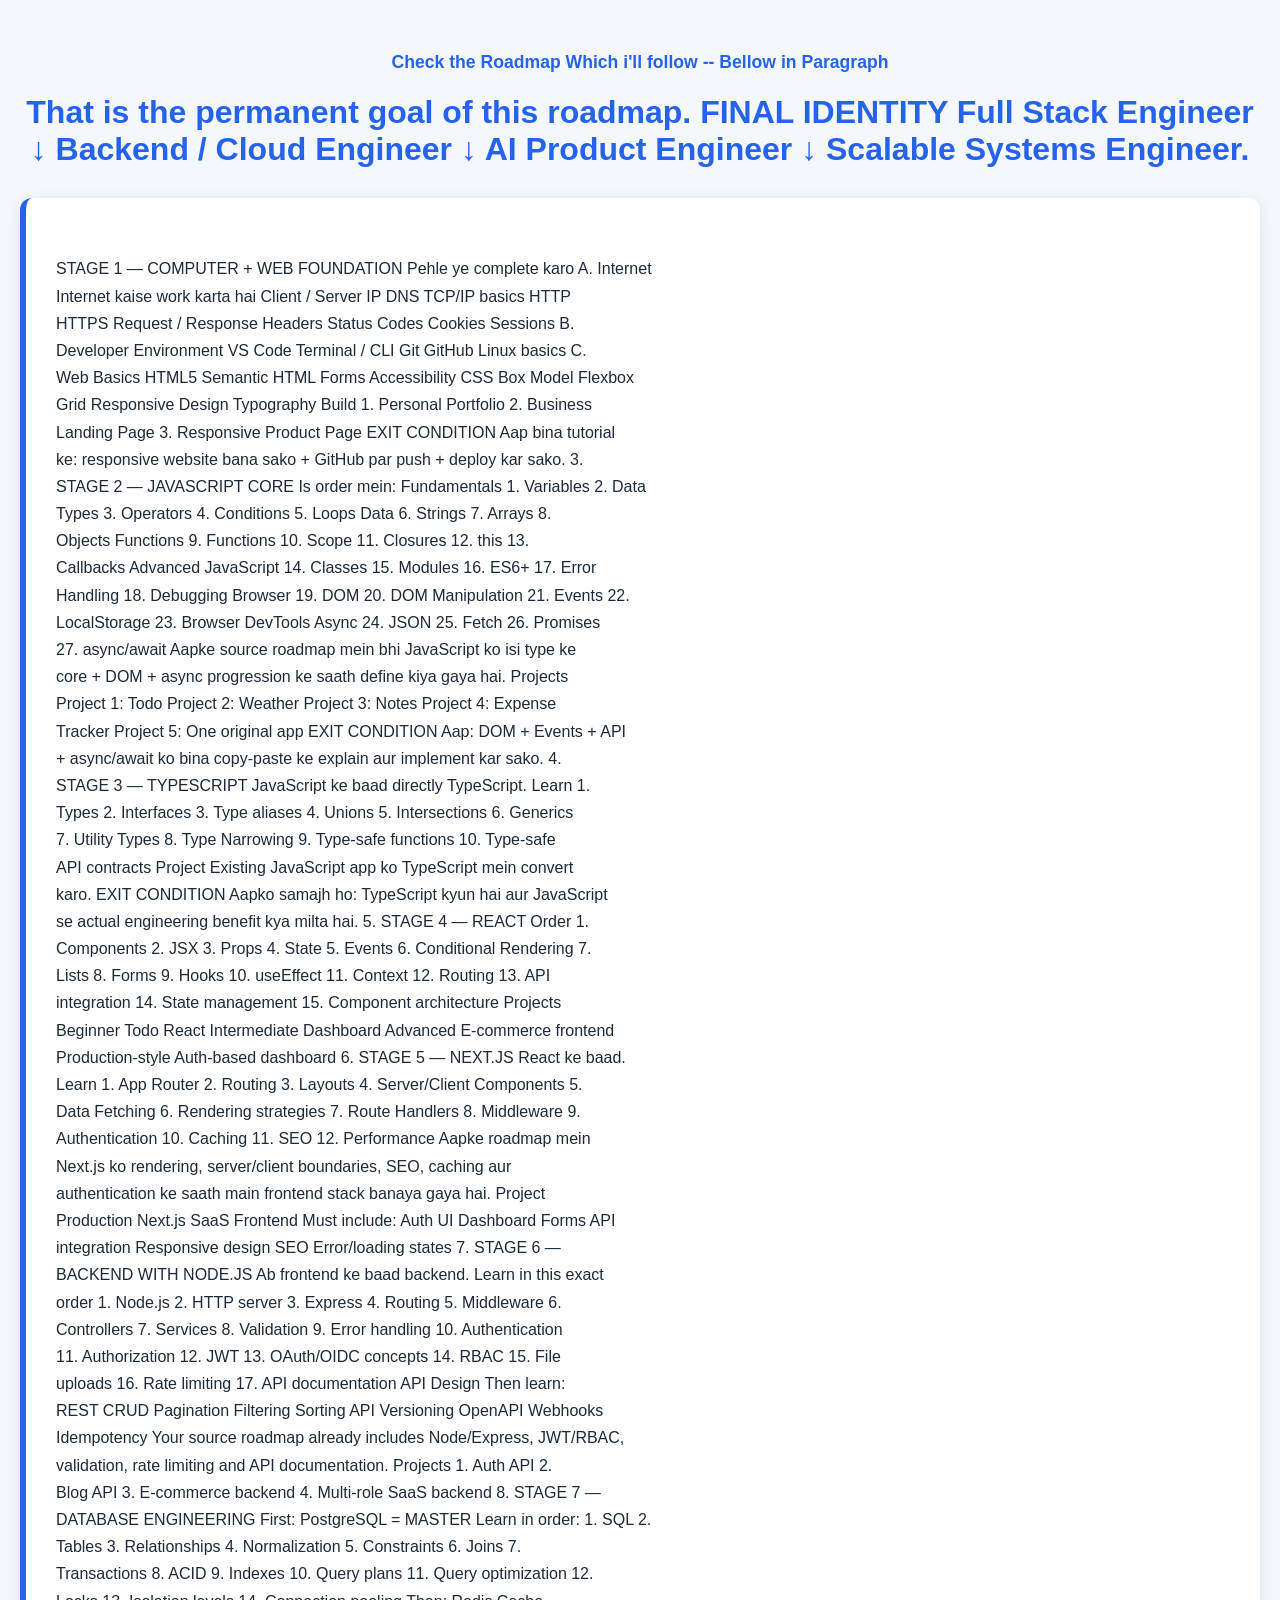
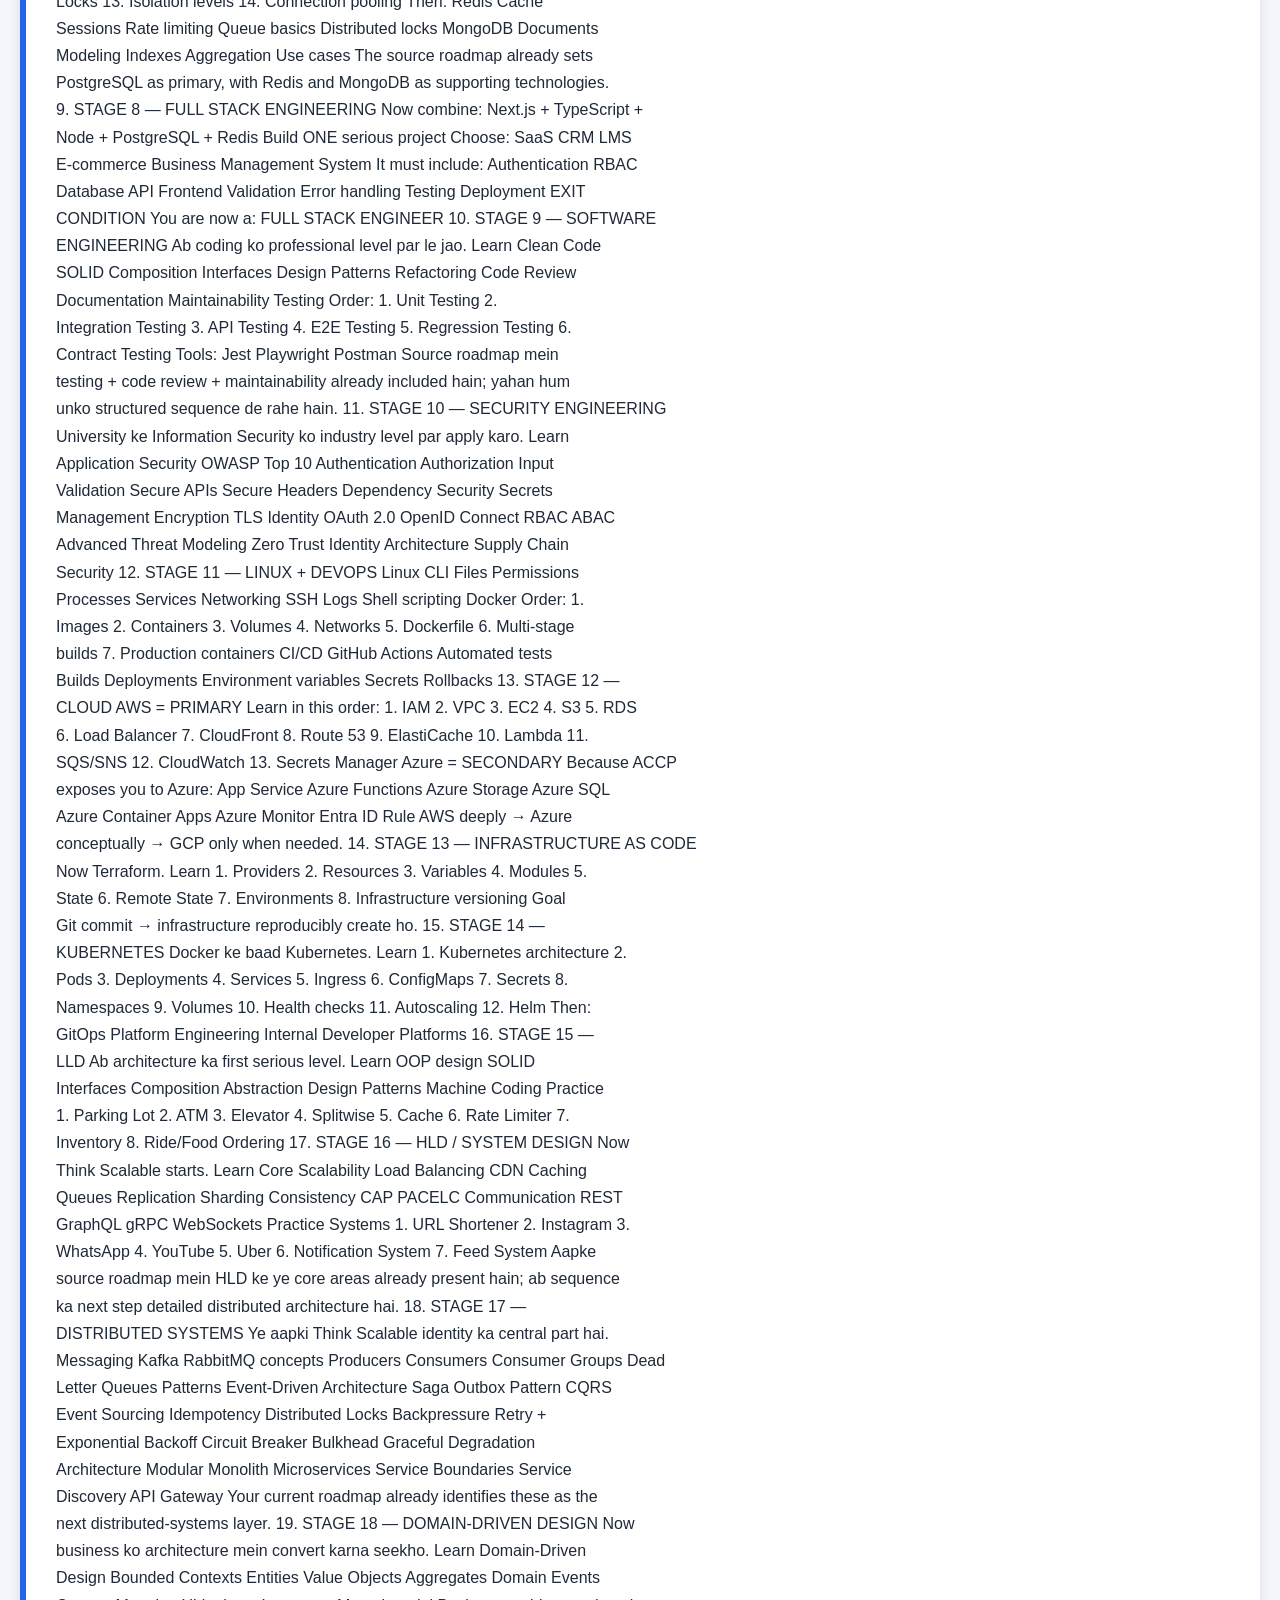
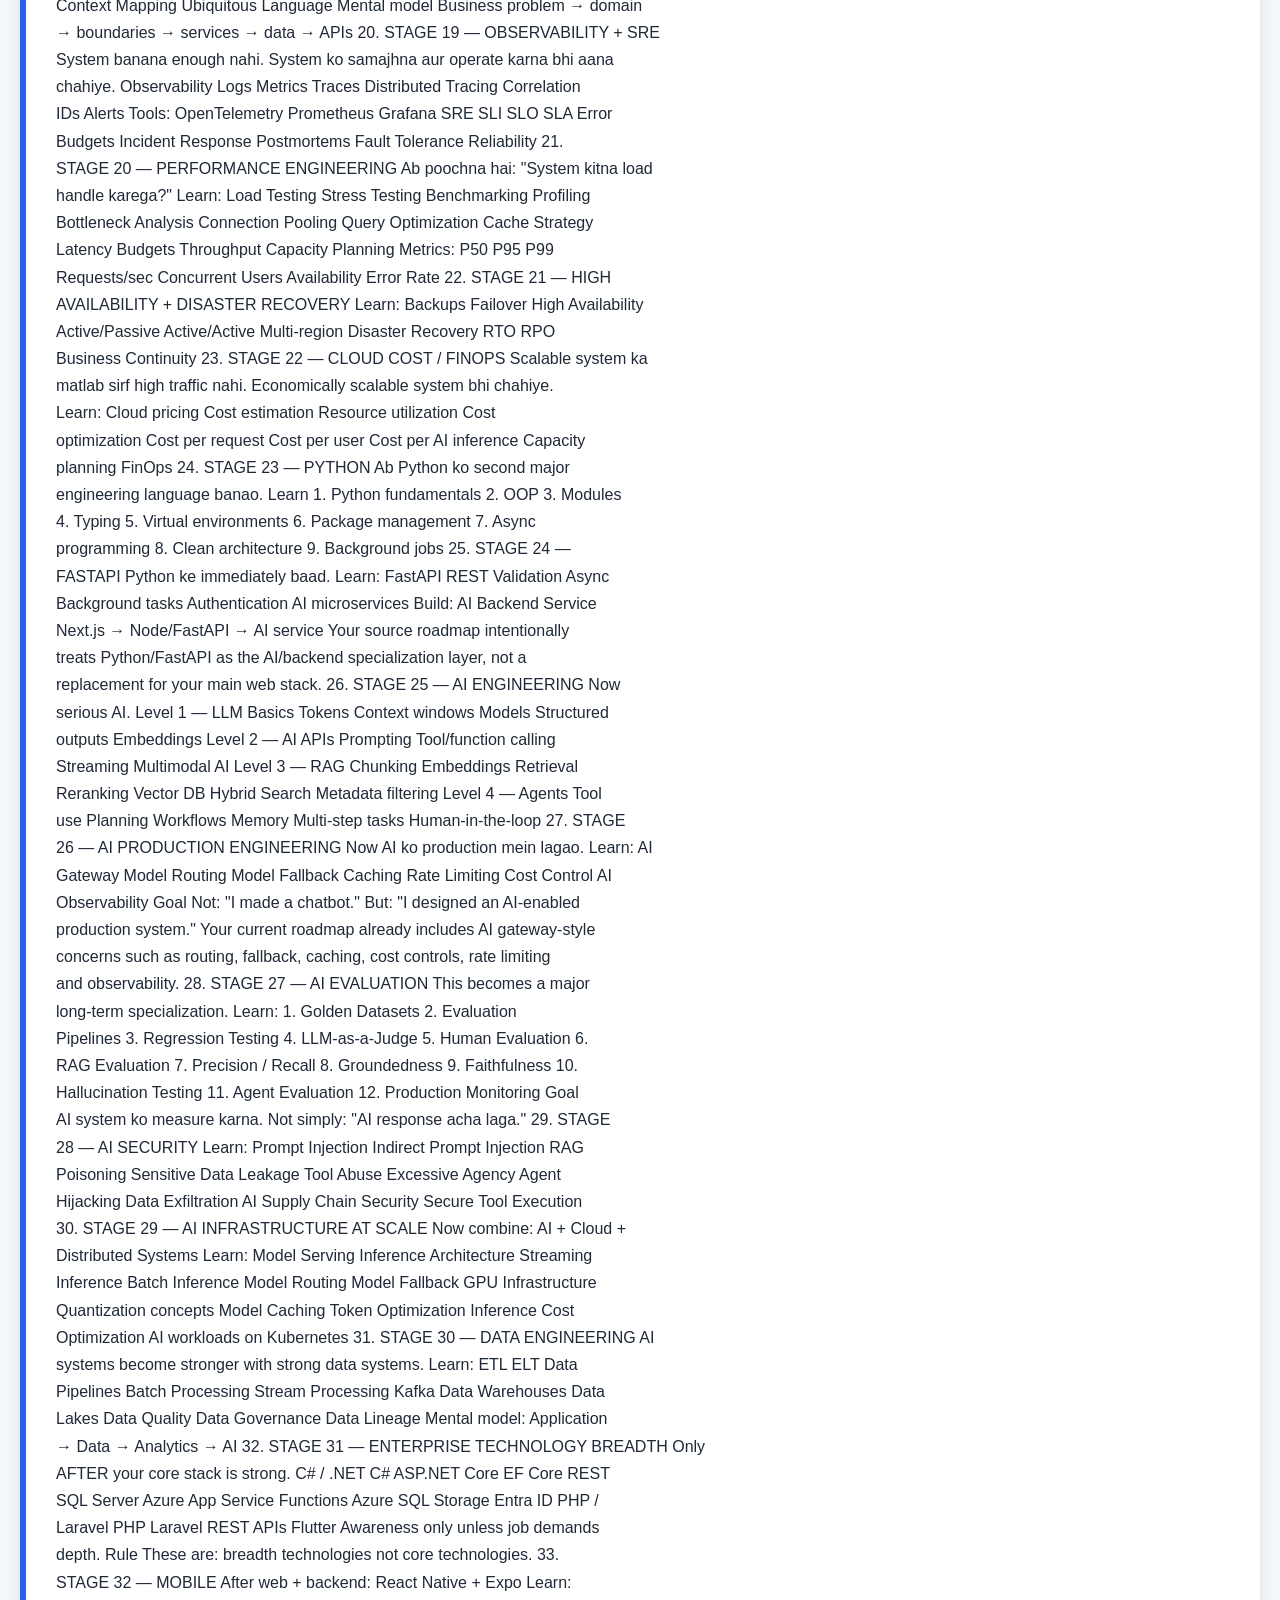
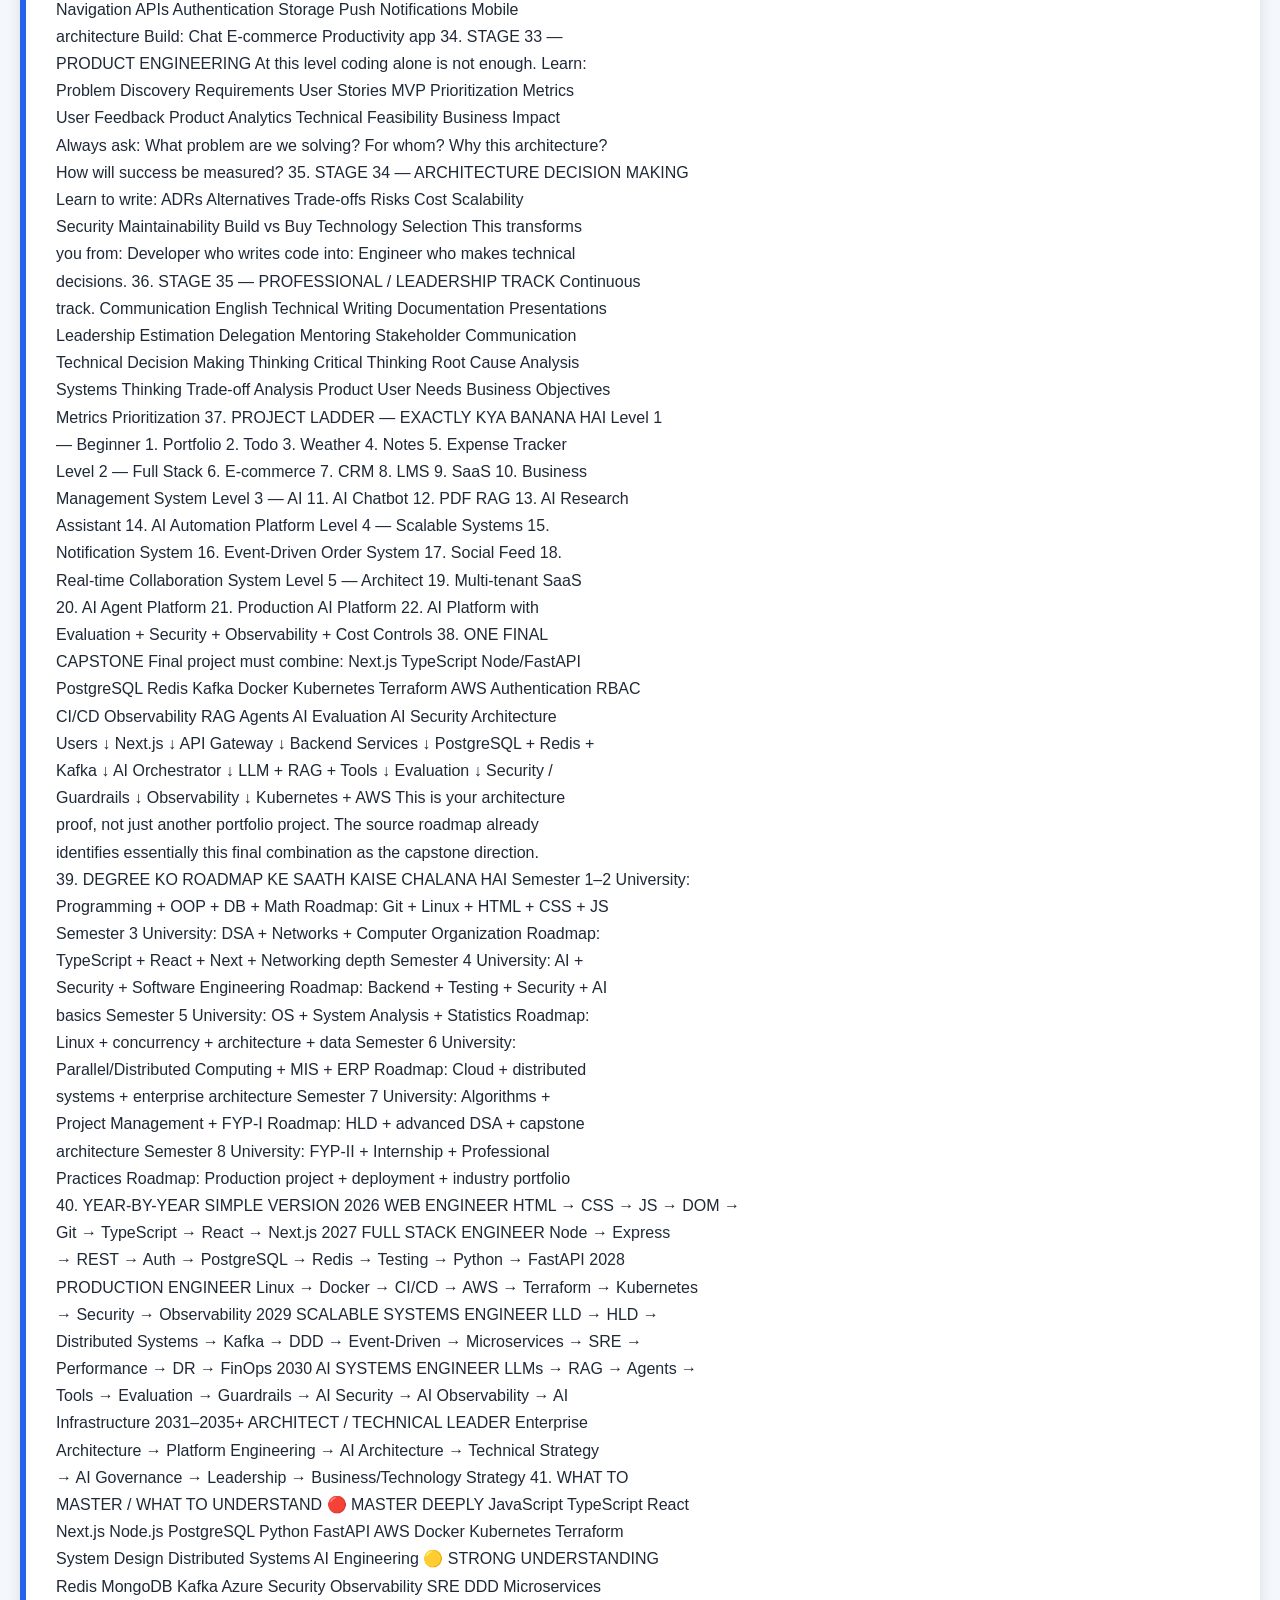
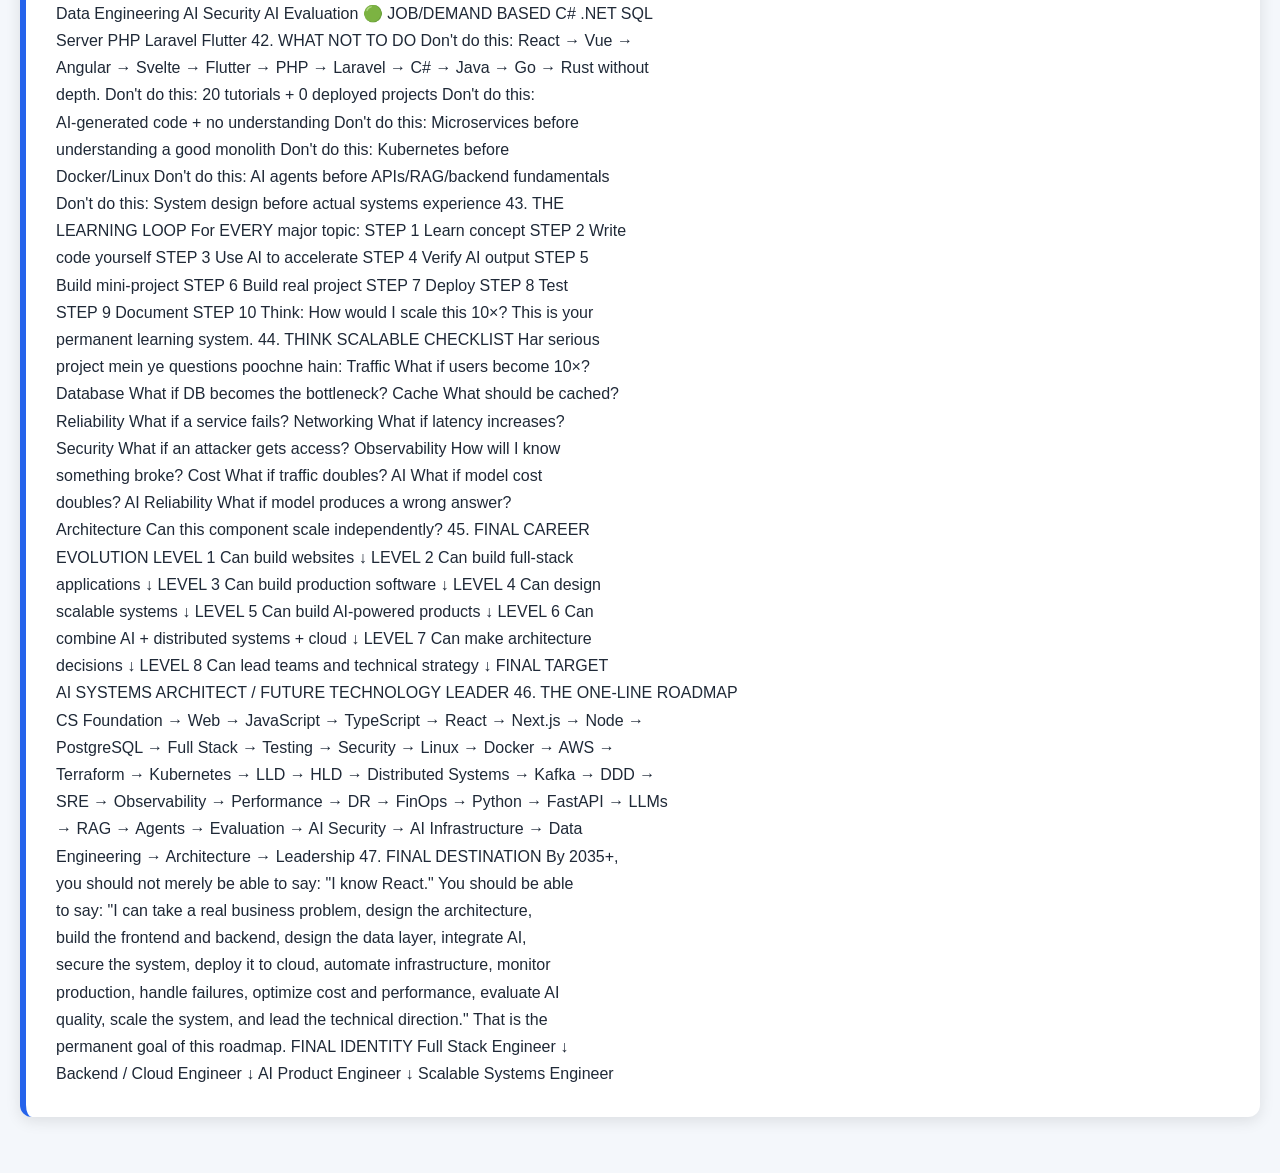
==== Day 0 - Retouch HTML/index.html @ 85e23311 "Maked three files HtML CSS and Readme.md" ====
<!doctype html>
<html lang="en">
  <head>
    <meta charset="UTF-8" />
    <meta name="viewport" content="width=device-width, initial-scale=1.0" />
    <title>HTML</title>
    <link rel="stylesheet" href="style.css" />
  </head>
  <body>
    <h1 class="intro">
      Check the Roadmap Which i'll follow -- Bellow in Paragraph
    </h1>
    <h1>
      That is the permanent goal of this roadmap. FINAL IDENTITY Full Stack
      Engineer ↓ Backend / Cloud Engineer ↓ AI Product Engineer ↓ Scalable
      Systems Engineer.
    </h1>
    <p class="roadmap">
      STAGE 1 — COMPUTER + WEB FOUNDATION Pehle ye complete karo A. Internet
      Internet kaise work karta hai Client / Server IP DNS TCP/IP basics HTTP
      HTTPS Request / Response Headers Status Codes Cookies Sessions B.
      Developer Environment VS Code Terminal / CLI Git GitHub Linux basics C.
      Web Basics HTML5 Semantic HTML Forms Accessibility CSS Box Model Flexbox
      Grid Responsive Design Typography Build 1. Personal Portfolio 2. Business
      Landing Page 3. Responsive Product Page EXIT CONDITION Aap bina tutorial
      ke: responsive website bana sako + GitHub par push + deploy kar sako. 3.
      STAGE 2 — JAVASCRIPT CORE Is order mein: Fundamentals 1. Variables 2. Data
      Types 3. Operators 4. Conditions 5. Loops Data 6. Strings 7. Arrays 8.
      Objects Functions 9. Functions 10. Scope 11. Closures 12. this 13.
      Callbacks Advanced JavaScript 14. Classes 15. Modules 16. ES6+ 17. Error
      Handling 18. Debugging Browser 19. DOM 20. DOM Manipulation 21. Events 22.
      LocalStorage 23. Browser DevTools Async 24. JSON 25. Fetch 26. Promises
      27. async/await Aapke source roadmap mein bhi JavaScript ko isi type ke
      core + DOM + async progression ke saath define kiya gaya hai. Projects
      Project 1: Todo Project 2: Weather Project 3: Notes Project 4: Expense
      Tracker Project 5: One original app EXIT CONDITION Aap: DOM + Events + API
      + async/await ko bina copy-paste ke explain aur implement kar sako. 4.
      STAGE 3 — TYPESCRIPT JavaScript ke baad directly TypeScript. Learn 1.
      Types 2. Interfaces 3. Type aliases 4. Unions 5. Intersections 6. Generics
      7. Utility Types 8. Type Narrowing 9. Type-safe functions 10. Type-safe
      API contracts Project Existing JavaScript app ko TypeScript mein convert
      karo. EXIT CONDITION Aapko samajh ho: TypeScript kyun hai aur JavaScript
      se actual engineering benefit kya milta hai. 5. STAGE 4 — REACT Order 1.
      Components 2. JSX 3. Props 4. State 5. Events 6. Conditional Rendering 7.
      Lists 8. Forms 9. Hooks 10. useEffect 11. Context 12. Routing 13. API
      integration 14. State management 15. Component architecture Projects
      Beginner Todo React Intermediate Dashboard Advanced E-commerce frontend
      Production-style Auth-based dashboard 6. STAGE 5 — NEXT.JS React ke baad.
      Learn 1. App Router 2. Routing 3. Layouts 4. Server/Client Components 5.
      Data Fetching 6. Rendering strategies 7. Route Handlers 8. Middleware 9.
      Authentication 10. Caching 11. SEO 12. Performance Aapke roadmap mein
      Next.js ko rendering, server/client boundaries, SEO, caching aur
      authentication ke saath main frontend stack banaya gaya hai. Project
      Production Next.js SaaS Frontend Must include: Auth UI Dashboard Forms API
      integration Responsive design SEO Error/loading states 7. STAGE 6 —
      BACKEND WITH NODE.JS Ab frontend ke baad backend. Learn in this exact
      order 1. Node.js 2. HTTP server 3. Express 4. Routing 5. Middleware 6.
      Controllers 7. Services 8. Validation 9. Error handling 10. Authentication
      11. Authorization 12. JWT 13. OAuth/OIDC concepts 14. RBAC 15. File
      uploads 16. Rate limiting 17. API documentation API Design Then learn:
      REST CRUD Pagination Filtering Sorting API Versioning OpenAPI Webhooks
      Idempotency Your source roadmap already includes Node/Express, JWT/RBAC,
      validation, rate limiting and API documentation. Projects 1. Auth API 2.
      Blog API 3. E-commerce backend 4. Multi-role SaaS backend 8. STAGE 7 —
      DATABASE ENGINEERING First: PostgreSQL = MASTER Learn in order: 1. SQL 2.
      Tables 3. Relationships 4. Normalization 5. Constraints 6. Joins 7.
      Transactions 8. ACID 9. Indexes 10. Query plans 11. Query optimization 12.
      Locks 13. Isolation levels 14. Connection pooling Then: Redis Cache
      Sessions Rate limiting Queue basics Distributed locks MongoDB Documents
      Modeling Indexes Aggregation Use cases The source roadmap already sets
      PostgreSQL as primary, with Redis and MongoDB as supporting technologies.
      9. STAGE 8 — FULL STACK ENGINEERING Now combine: Next.js + TypeScript +
      Node + PostgreSQL + Redis Build ONE serious project Choose: SaaS CRM LMS
      E-commerce Business Management System It must include: Authentication RBAC
      Database API Frontend Validation Error handling Testing Deployment EXIT
      CONDITION You are now a: FULL STACK ENGINEER 10. STAGE 9 — SOFTWARE
      ENGINEERING Ab coding ko professional level par le jao. Learn Clean Code
      SOLID Composition Interfaces Design Patterns Refactoring Code Review
      Documentation Maintainability Testing Order: 1. Unit Testing 2.
      Integration Testing 3. API Testing 4. E2E Testing 5. Regression Testing 6.
      Contract Testing Tools: Jest Playwright Postman Source roadmap mein
      testing + code review + maintainability already included hain; yahan hum
      unko structured sequence de rahe hain. 11. STAGE 10 — SECURITY ENGINEERING
      University ke Information Security ko industry level par apply karo. Learn
      Application Security OWASP Top 10 Authentication Authorization Input
      Validation Secure APIs Secure Headers Dependency Security Secrets
      Management Encryption TLS Identity OAuth 2.0 OpenID Connect RBAC ABAC
      Advanced Threat Modeling Zero Trust Identity Architecture Supply Chain
      Security 12. STAGE 11 — LINUX + DEVOPS Linux CLI Files Permissions
      Processes Services Networking SSH Logs Shell scripting Docker Order: 1.
      Images 2. Containers 3. Volumes 4. Networks 5. Dockerfile 6. Multi-stage
      builds 7. Production containers CI/CD GitHub Actions Automated tests
      Builds Deployments Environment variables Secrets Rollbacks 13. STAGE 12 —
      CLOUD AWS = PRIMARY Learn in this order: 1. IAM 2. VPC 3. EC2 4. S3 5. RDS
      6. Load Balancer 7. CloudFront 8. Route 53 9. ElastiCache 10. Lambda 11.
      SQS/SNS 12. CloudWatch 13. Secrets Manager Azure = SECONDARY Because ACCP
      exposes you to Azure: App Service Azure Functions Azure Storage Azure SQL
      Azure Container Apps Azure Monitor Entra ID Rule AWS deeply → Azure
      conceptually → GCP only when needed. 14. STAGE 13 — INFRASTRUCTURE AS CODE
      Now Terraform. Learn 1. Providers 2. Resources 3. Variables 4. Modules 5.
      State 6. Remote State 7. Environments 8. Infrastructure versioning Goal
      Git commit → infrastructure reproducibly create ho. 15. STAGE 14 —
      KUBERNETES Docker ke baad Kubernetes. Learn 1. Kubernetes architecture 2.
      Pods 3. Deployments 4. Services 5. Ingress 6. ConfigMaps 7. Secrets 8.
      Namespaces 9. Volumes 10. Health checks 11. Autoscaling 12. Helm Then:
      GitOps Platform Engineering Internal Developer Platforms 16. STAGE 15 —
      LLD Ab architecture ka first serious level. Learn OOP design SOLID
      Interfaces Composition Abstraction Design Patterns Machine Coding Practice
      1. Parking Lot 2. ATM 3. Elevator 4. Splitwise 5. Cache 6. Rate Limiter 7.
      Inventory 8. Ride/Food Ordering 17. STAGE 16 — HLD / SYSTEM DESIGN Now
      Think Scalable starts. Learn Core Scalability Load Balancing CDN Caching
      Queues Replication Sharding Consistency CAP PACELC Communication REST
      GraphQL gRPC WebSockets Practice Systems 1. URL Shortener 2. Instagram 3.
      WhatsApp 4. YouTube 5. Uber 6. Notification System 7. Feed System Aapke
      source roadmap mein HLD ke ye core areas already present hain; ab sequence
      ka next step detailed distributed architecture hai. 18. STAGE 17 —
      DISTRIBUTED SYSTEMS Ye aapki Think Scalable identity ka central part hai.
      Messaging Kafka RabbitMQ concepts Producers Consumers Consumer Groups Dead
      Letter Queues Patterns Event-Driven Architecture Saga Outbox Pattern CQRS
      Event Sourcing Idempotency Distributed Locks Backpressure Retry +
      Exponential Backoff Circuit Breaker Bulkhead Graceful Degradation
      Architecture Modular Monolith Microservices Service Boundaries Service
      Discovery API Gateway Your current roadmap already identifies these as the
      next distributed-systems layer. 19. STAGE 18 — DOMAIN-DRIVEN DESIGN Now
      business ko architecture mein convert karna seekho. Learn Domain-Driven
      Design Bounded Contexts Entities Value Objects Aggregates Domain Events
      Context Mapping Ubiquitous Language Mental model Business problem → domain
      → boundaries → services → data → APIs 20. STAGE 19 — OBSERVABILITY + SRE
      System banana enough nahi. System ko samajhna aur operate karna bhi aana
      chahiye. Observability Logs Metrics Traces Distributed Tracing Correlation
      IDs Alerts Tools: OpenTelemetry Prometheus Grafana SRE SLI SLO SLA Error
      Budgets Incident Response Postmortems Fault Tolerance Reliability 21.
      STAGE 20 — PERFORMANCE ENGINEERING Ab poochna hai: "System kitna load
      handle karega?" Learn: Load Testing Stress Testing Benchmarking Profiling
      Bottleneck Analysis Connection Pooling Query Optimization Cache Strategy
      Latency Budgets Throughput Capacity Planning Metrics: P50 P95 P99
      Requests/sec Concurrent Users Availability Error Rate 22. STAGE 21 — HIGH
      AVAILABILITY + DISASTER RECOVERY Learn: Backups Failover High Availability
      Active/Passive Active/Active Multi-region Disaster Recovery RTO RPO
      Business Continuity 23. STAGE 22 — CLOUD COST / FINOPS Scalable system ka
      matlab sirf high traffic nahi. Economically scalable system bhi chahiye.
      Learn: Cloud pricing Cost estimation Resource utilization Cost
      optimization Cost per request Cost per user Cost per AI inference Capacity
      planning FinOps 24. STAGE 23 — PYTHON Ab Python ko second major
      engineering language banao. Learn 1. Python fundamentals 2. OOP 3. Modules
      4. Typing 5. Virtual environments 6. Package management 7. Async
      programming 8. Clean architecture 9. Background jobs 25. STAGE 24 —
      FASTAPI Python ke immediately baad. Learn: FastAPI REST Validation Async
      Background tasks Authentication AI microservices Build: AI Backend Service
      Next.js → Node/FastAPI → AI service Your source roadmap intentionally
      treats Python/FastAPI as the AI/backend specialization layer, not a
      replacement for your main web stack. 26. STAGE 25 — AI ENGINEERING Now
      serious AI. Level 1 — LLM Basics Tokens Context windows Models Structured
      outputs Embeddings Level 2 — AI APIs Prompting Tool/function calling
      Streaming Multimodal AI Level 3 — RAG Chunking Embeddings Retrieval
      Reranking Vector DB Hybrid Search Metadata filtering Level 4 — Agents Tool
      use Planning Workflows Memory Multi-step tasks Human-in-the-loop 27. STAGE
      26 — AI PRODUCTION ENGINEERING Now AI ko production mein lagao. Learn: AI
      Gateway Model Routing Model Fallback Caching Rate Limiting Cost Control AI
      Observability Goal Not: "I made a chatbot." But: "I designed an AI-enabled
      production system." Your current roadmap already includes AI gateway-style
      concerns such as routing, fallback, caching, cost controls, rate limiting
      and observability. 28. STAGE 27 — AI EVALUATION This becomes a major
      long-term specialization. Learn: 1. Golden Datasets 2. Evaluation
      Pipelines 3. Regression Testing 4. LLM-as-a-Judge 5. Human Evaluation 6.
      RAG Evaluation 7. Precision / Recall 8. Groundedness 9. Faithfulness 10.
      Hallucination Testing 11. Agent Evaluation 12. Production Monitoring Goal
      AI system ko measure karna. Not simply: "AI response acha laga." 29. STAGE
      28 — AI SECURITY Learn: Prompt Injection Indirect Prompt Injection RAG
      Poisoning Sensitive Data Leakage Tool Abuse Excessive Agency Agent
      Hijacking Data Exfiltration AI Supply Chain Security Secure Tool Execution
      30. STAGE 29 — AI INFRASTRUCTURE AT SCALE Now combine: AI + Cloud +
      Distributed Systems Learn: Model Serving Inference Architecture Streaming
      Inference Batch Inference Model Routing Model Fallback GPU Infrastructure
      Quantization concepts Model Caching Token Optimization Inference Cost
      Optimization AI workloads on Kubernetes 31. STAGE 30 — DATA ENGINEERING AI
      systems become stronger with strong data systems. Learn: ETL ELT Data
      Pipelines Batch Processing Stream Processing Kafka Data Warehouses Data
      Lakes Data Quality Data Governance Data Lineage Mental model: Application
      → Data → Analytics → AI 32. STAGE 31 — ENTERPRISE TECHNOLOGY BREADTH Only
      AFTER your core stack is strong. C# / .NET C# ASP.NET Core EF Core REST
      SQL Server Azure App Service Functions Azure SQL Storage Entra ID PHP /
      Laravel PHP Laravel REST APIs Flutter Awareness only unless job demands
      depth. Rule These are: breadth technologies not core technologies. 33.
      STAGE 32 — MOBILE After web + backend: React Native + Expo Learn:
      Navigation APIs Authentication Storage Push Notifications Mobile
      architecture Build: Chat E-commerce Productivity app 34. STAGE 33 —
      PRODUCT ENGINEERING At this level coding alone is not enough. Learn:
      Problem Discovery Requirements User Stories MVP Prioritization Metrics
      User Feedback Product Analytics Technical Feasibility Business Impact
      Always ask: What problem are we solving? For whom? Why this architecture?
      How will success be measured? 35. STAGE 34 — ARCHITECTURE DECISION MAKING
      Learn to write: ADRs Alternatives Trade-offs Risks Cost Scalability
      Security Maintainability Build vs Buy Technology Selection This transforms
      you from: Developer who writes code into: Engineer who makes technical
      decisions. 36. STAGE 35 — PROFESSIONAL / LEADERSHIP TRACK Continuous
      track. Communication English Technical Writing Documentation Presentations
      Leadership Estimation Delegation Mentoring Stakeholder Communication
      Technical Decision Making Thinking Critical Thinking Root Cause Analysis
      Systems Thinking Trade-off Analysis Product User Needs Business Objectives
      Metrics Prioritization 37. PROJECT LADDER — EXACTLY KYA BANANA HAI Level 1
      — Beginner 1. Portfolio 2. Todo 3. Weather 4. Notes 5. Expense Tracker
      Level 2 — Full Stack 6. E-commerce 7. CRM 8. LMS 9. SaaS 10. Business
      Management System Level 3 — AI 11. AI Chatbot 12. PDF RAG 13. AI Research
      Assistant 14. AI Automation Platform Level 4 — Scalable Systems 15.
      Notification System 16. Event-Driven Order System 17. Social Feed 18.
      Real-time Collaboration System Level 5 — Architect 19. Multi-tenant SaaS
      20. AI Agent Platform 21. Production AI Platform 22. AI Platform with
      Evaluation + Security + Observability + Cost Controls 38. ONE FINAL
      CAPSTONE Final project must combine: Next.js TypeScript Node/FastAPI
      PostgreSQL Redis Kafka Docker Kubernetes Terraform AWS Authentication RBAC
      CI/CD Observability RAG Agents AI Evaluation AI Security Architecture
      Users ↓ Next.js ↓ API Gateway ↓ Backend Services ↓ PostgreSQL + Redis +
      Kafka ↓ AI Orchestrator ↓ LLM + RAG + Tools ↓ Evaluation ↓ Security /
      Guardrails ↓ Observability ↓ Kubernetes + AWS This is your architecture
      proof, not just another portfolio project. The source roadmap already
      identifies essentially this final combination as the capstone direction.
      39. DEGREE KO ROADMAP KE SAATH KAISE CHALANA HAI Semester 1–2 University:
      Programming + OOP + DB + Math Roadmap: Git + Linux + HTML + CSS + JS
      Semester 3 University: DSA + Networks + Computer Organization Roadmap:
      TypeScript + React + Next + Networking depth Semester 4 University: AI +
      Security + Software Engineering Roadmap: Backend + Testing + Security + AI
      basics Semester 5 University: OS + System Analysis + Statistics Roadmap:
      Linux + concurrency + architecture + data Semester 6 University:
      Parallel/Distributed Computing + MIS + ERP Roadmap: Cloud + distributed
      systems + enterprise architecture Semester 7 University: Algorithms +
      Project Management + FYP-I Roadmap: HLD + advanced DSA + capstone
      architecture Semester 8 University: FYP-II + Internship + Professional
      Practices Roadmap: Production project + deployment + industry portfolio
      40. YEAR-BY-YEAR SIMPLE VERSION 2026 WEB ENGINEER HTML → CSS → JS → DOM →
      Git → TypeScript → React → Next.js 2027 FULL STACK ENGINEER Node → Express
      → REST → Auth → PostgreSQL → Redis → Testing → Python → FastAPI 2028
      PRODUCTION ENGINEER Linux → Docker → CI/CD → AWS → Terraform → Kubernetes
      → Security → Observability 2029 SCALABLE SYSTEMS ENGINEER LLD → HLD →
      Distributed Systems → Kafka → DDD → Event-Driven → Microservices → SRE →
      Performance → DR → FinOps 2030 AI SYSTEMS ENGINEER LLMs → RAG → Agents →
      Tools → Evaluation → Guardrails → AI Security → AI Observability → AI
      Infrastructure 2031–2035+ ARCHITECT / TECHNICAL LEADER Enterprise
      Architecture → Platform Engineering → AI Architecture → Technical Strategy
      → AI Governance → Leadership → Business/Technology Strategy 41. WHAT TO
      MASTER / WHAT TO UNDERSTAND 🔴 MASTER DEEPLY JavaScript TypeScript React
      Next.js Node.js PostgreSQL Python FastAPI AWS Docker Kubernetes Terraform
      System Design Distributed Systems AI Engineering 🟡 STRONG UNDERSTANDING
      Redis MongoDB Kafka Azure Security Observability SRE DDD Microservices
      Data Engineering AI Security AI Evaluation 🟢 JOB/DEMAND BASED C# .NET SQL
      Server PHP Laravel Flutter 42. WHAT NOT TO DO Don't do this: React → Vue →
      Angular → Svelte → Flutter → PHP → Laravel → C# → Java → Go → Rust without
      depth. Don't do this: 20 tutorials + 0 deployed projects Don't do this:
      AI-generated code + no understanding Don't do this: Microservices before
      understanding a good monolith Don't do this: Kubernetes before
      Docker/Linux Don't do this: AI agents before APIs/RAG/backend fundamentals
      Don't do this: System design before actual systems experience 43. THE
      LEARNING LOOP For EVERY major topic: STEP 1 Learn concept STEP 2 Write
      code yourself STEP 3 Use AI to accelerate STEP 4 Verify AI output STEP 5
      Build mini-project STEP 6 Build real project STEP 7 Deploy STEP 8 Test
      STEP 9 Document STEP 10 Think: How would I scale this 10×? This is your
      permanent learning system. 44. THINK SCALABLE CHECKLIST Har serious
      project mein ye questions poochne hain: Traffic What if users become 10×?
      Database What if DB becomes the bottleneck? Cache What should be cached?
      Reliability What if a service fails? Networking What if latency increases?
      Security What if an attacker gets access? Observability How will I know
      something broke? Cost What if traffic doubles? AI What if model cost
      doubles? AI Reliability What if model produces a wrong answer?
      Architecture Can this component scale independently? 45. FINAL CAREER
      EVOLUTION LEVEL 1 Can build websites ↓ LEVEL 2 Can build full-stack
      applications ↓ LEVEL 3 Can build production software ↓ LEVEL 4 Can design
      scalable systems ↓ LEVEL 5 Can build AI-powered products ↓ LEVEL 6 Can
      combine AI + distributed systems + cloud ↓ LEVEL 7 Can make architecture
      decisions ↓ LEVEL 8 Can lead teams and technical strategy ↓ FINAL TARGET
      AI SYSTEMS ARCHITECT / FUTURE TECHNOLOGY LEADER 46. THE ONE-LINE ROADMAP
      CS Foundation → Web → JavaScript → TypeScript → React → Next.js → Node →
      PostgreSQL → Full Stack → Testing → Security → Linux → Docker → AWS →
      Terraform → Kubernetes → LLD → HLD → Distributed Systems → Kafka → DDD →
      SRE → Observability → Performance → DR → FinOps → Python → FastAPI → LLMs
      → RAG → Agents → Evaluation → AI Security → AI Infrastructure → Data
      Engineering → Architecture → Leadership 47. FINAL DESTINATION By 2035+,
      you should not merely be able to say: "I know React." You should be able
      to say: "I can take a real business problem, design the architecture,
      build the frontend and backend, design the data layer, integrate AI,
      secure the system, deploy it to cloud, automate infrastructure, monitor
      production, handle failures, optimize cost and performance, evaluate AI
      quality, scale the system, and lead the technical direction." That is the
      permanent goal of this roadmap. FINAL IDENTITY Full Stack Engineer ↓
      Backend / Cloud Engineer ↓ AI Product Engineer ↓ Scalable Systems Engineer
    </p>
  </body>
</html>
---- Day 0 - Retouch HTML/style.css ----
body {
      margin: 0;
      padding: 40px 20px;
      background: #f4f7fb;
      color: #1f2937;
      font-family: Arial, sans-serif;
    }

    main {
      max-width: 1000px;
      margin: auto;
    }

    h1 {
      color: #2563eb;
      text-align: center;
    }

    .intro {
      text-align: center;
      font-size: 1.1rem;
    }

    .roadmap {
      margin-top: 30px;
      padding: 30px;
      background: white;
      border-left: 6px solid #2563eb;
      border-radius: 12px;
      box-shadow: 0 4px 15px rgb(0 0 0 / 10%);
      white-space: pre-line;
      line-height: 1.7;
      font-size: 1rem;
    }
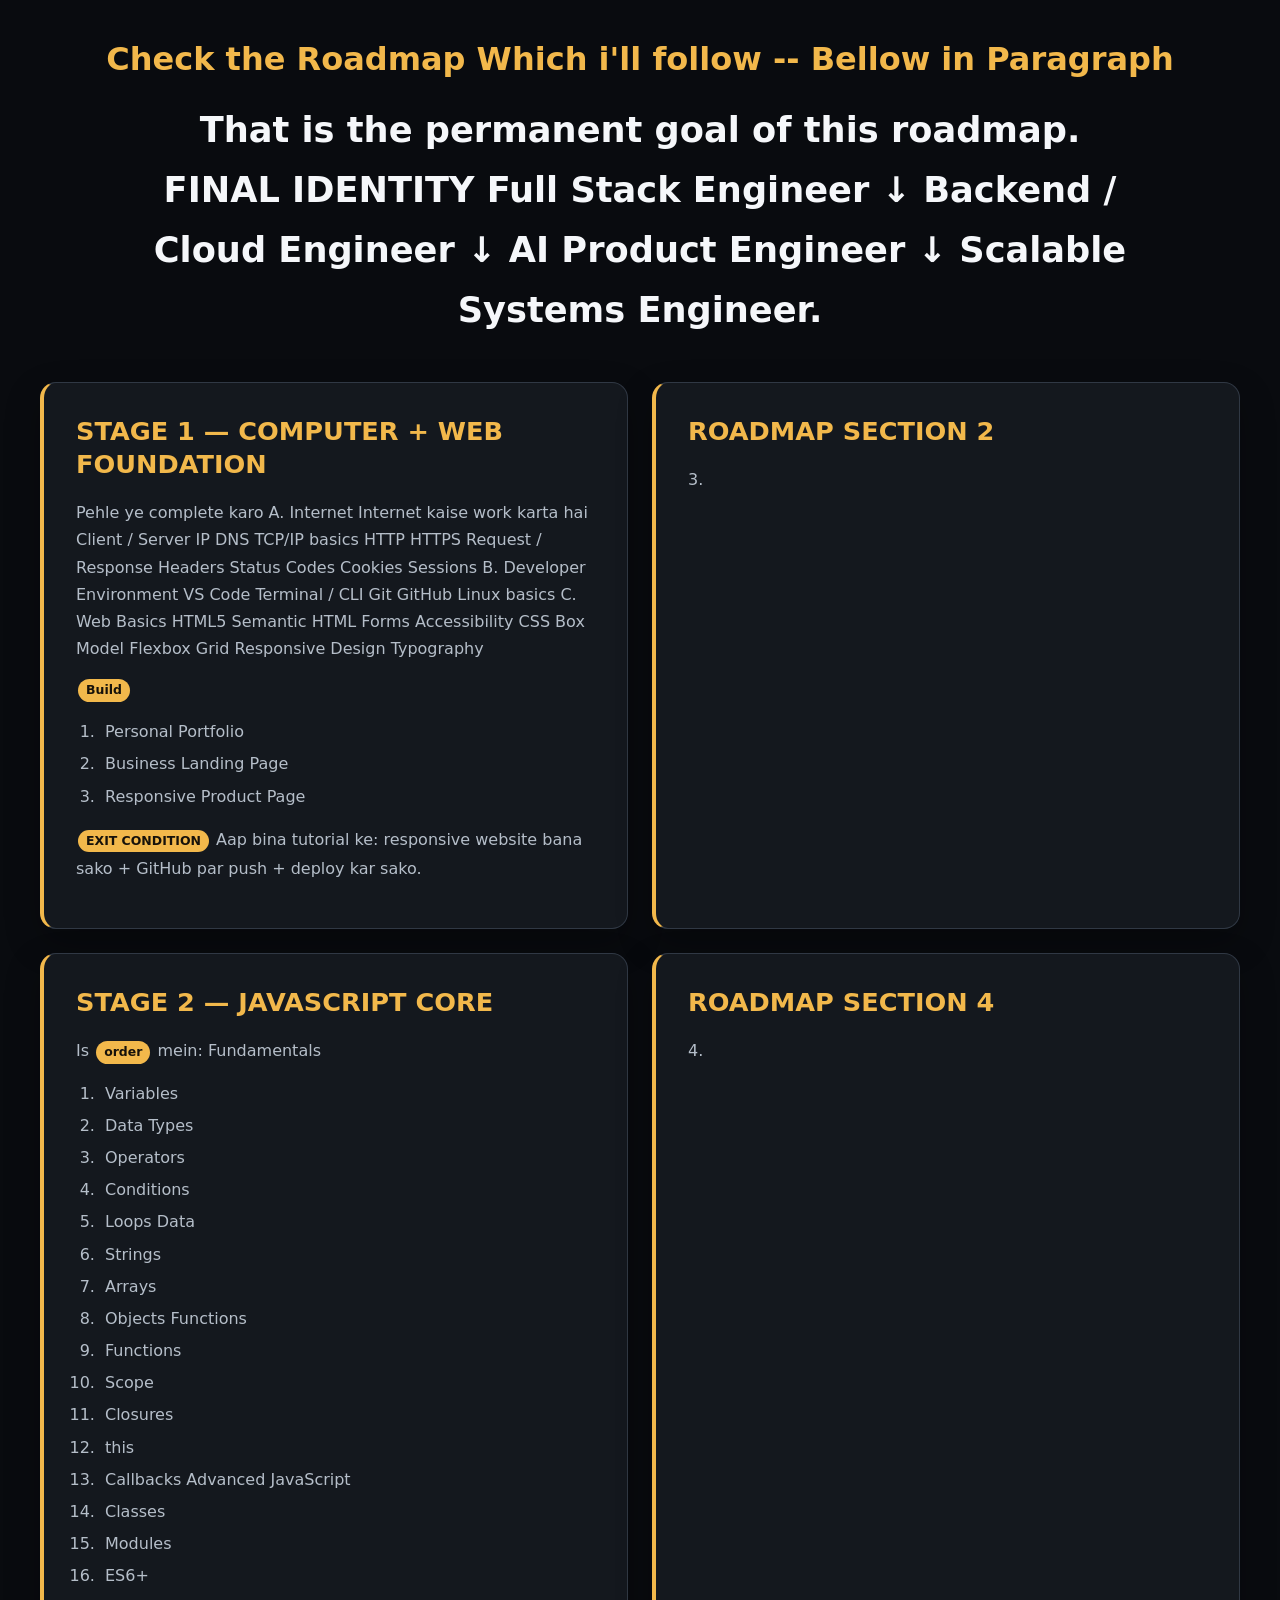
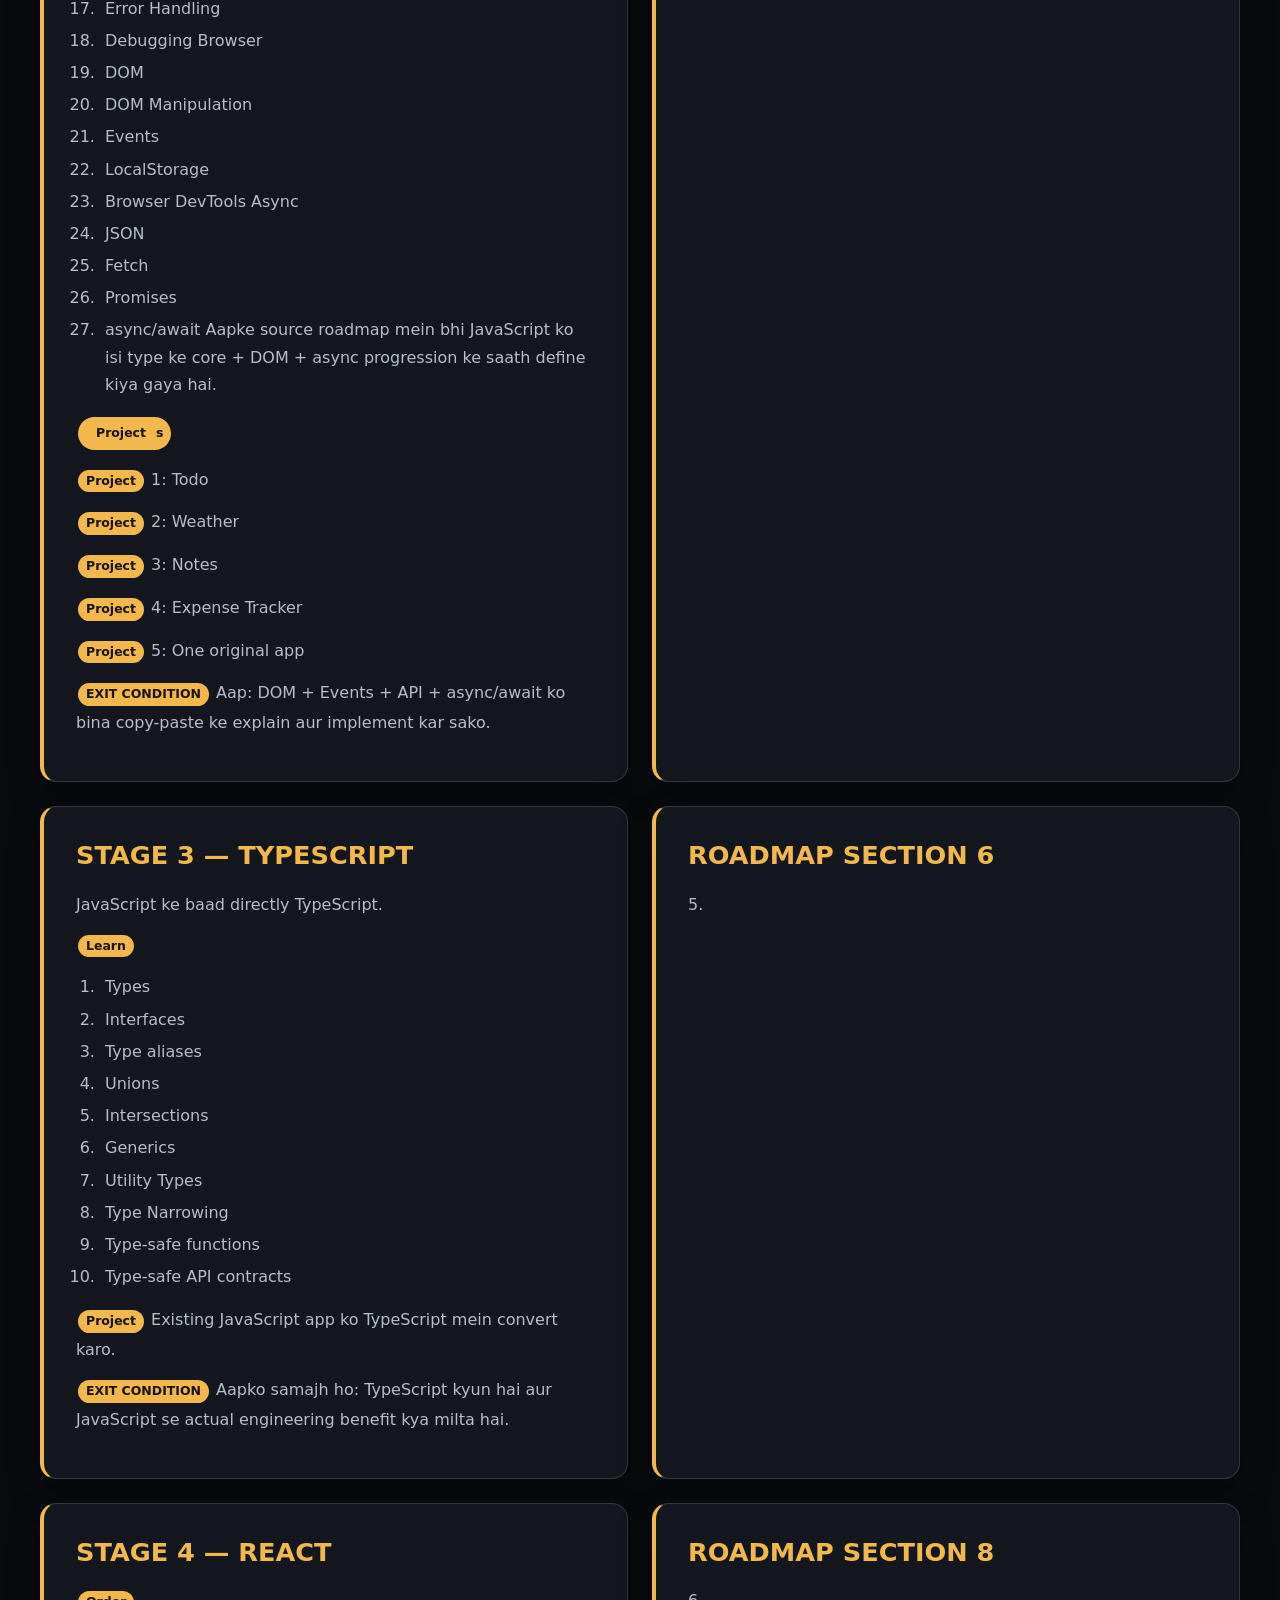
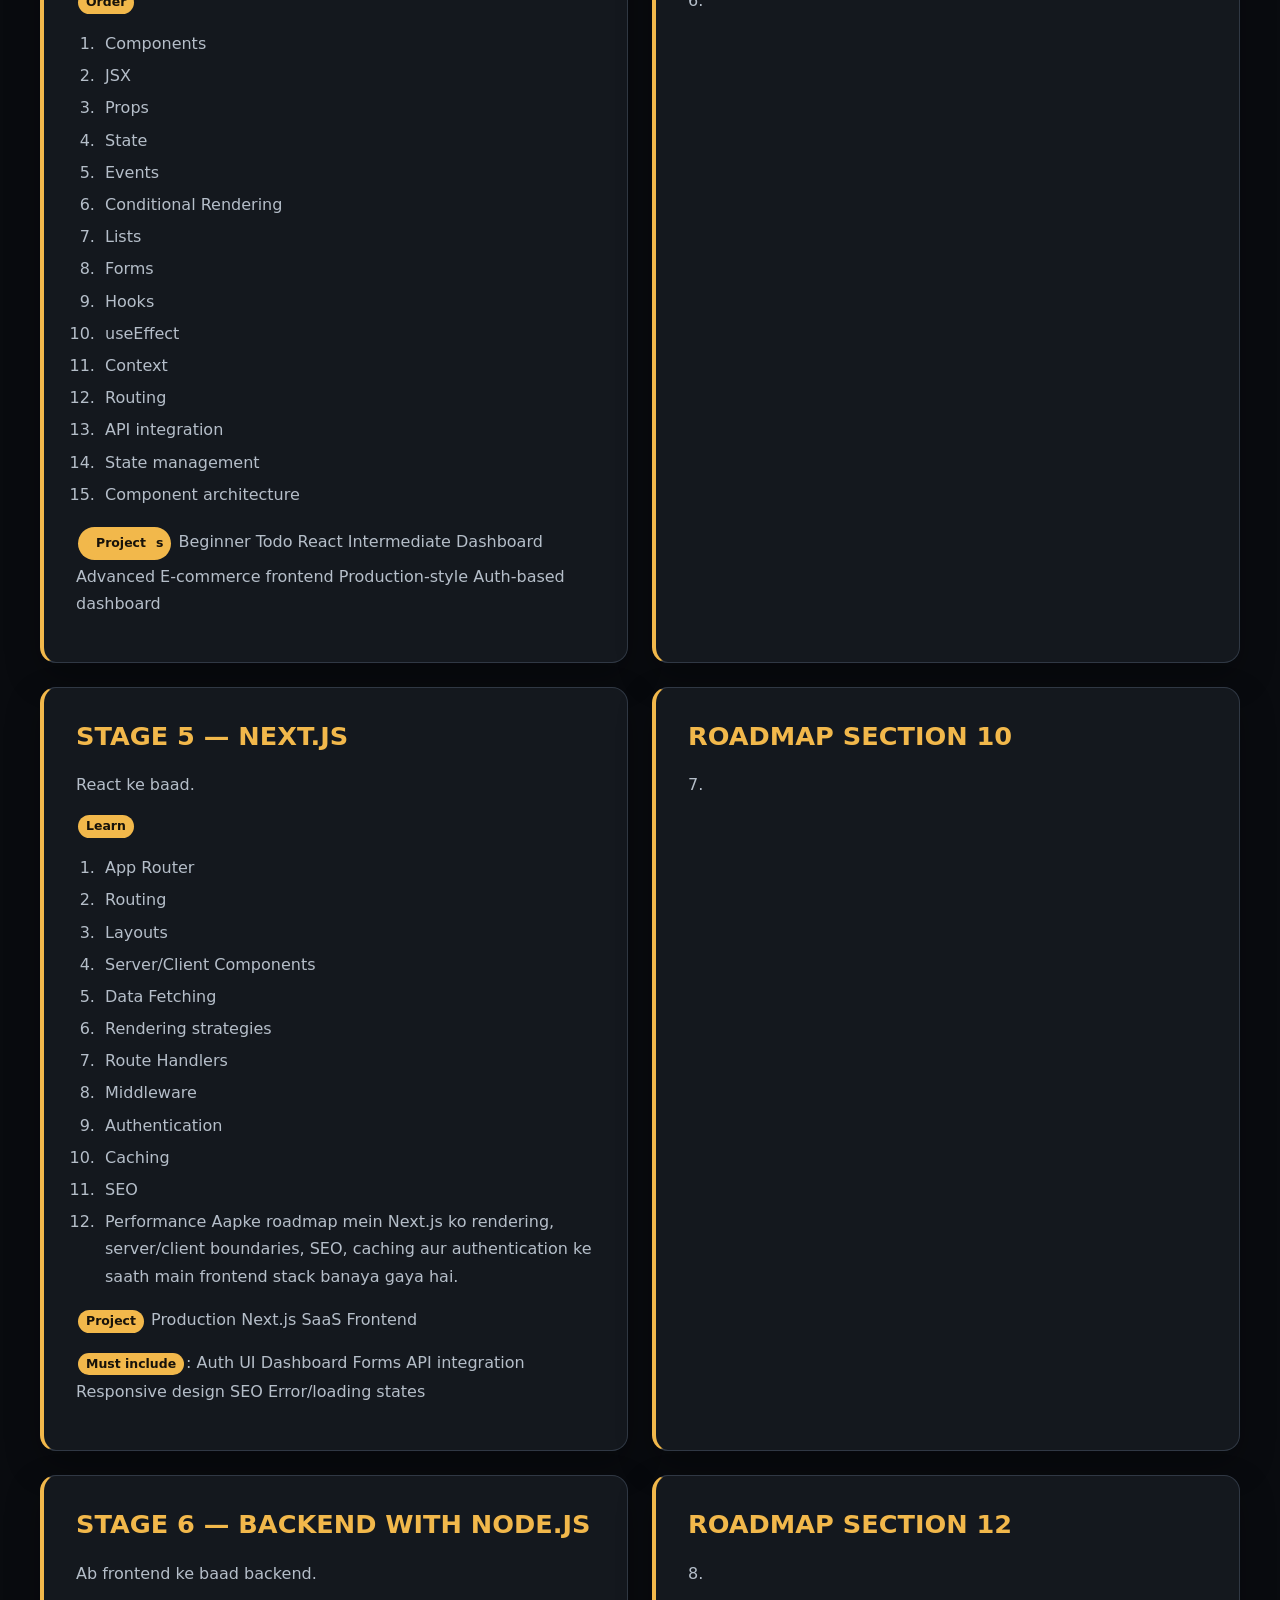
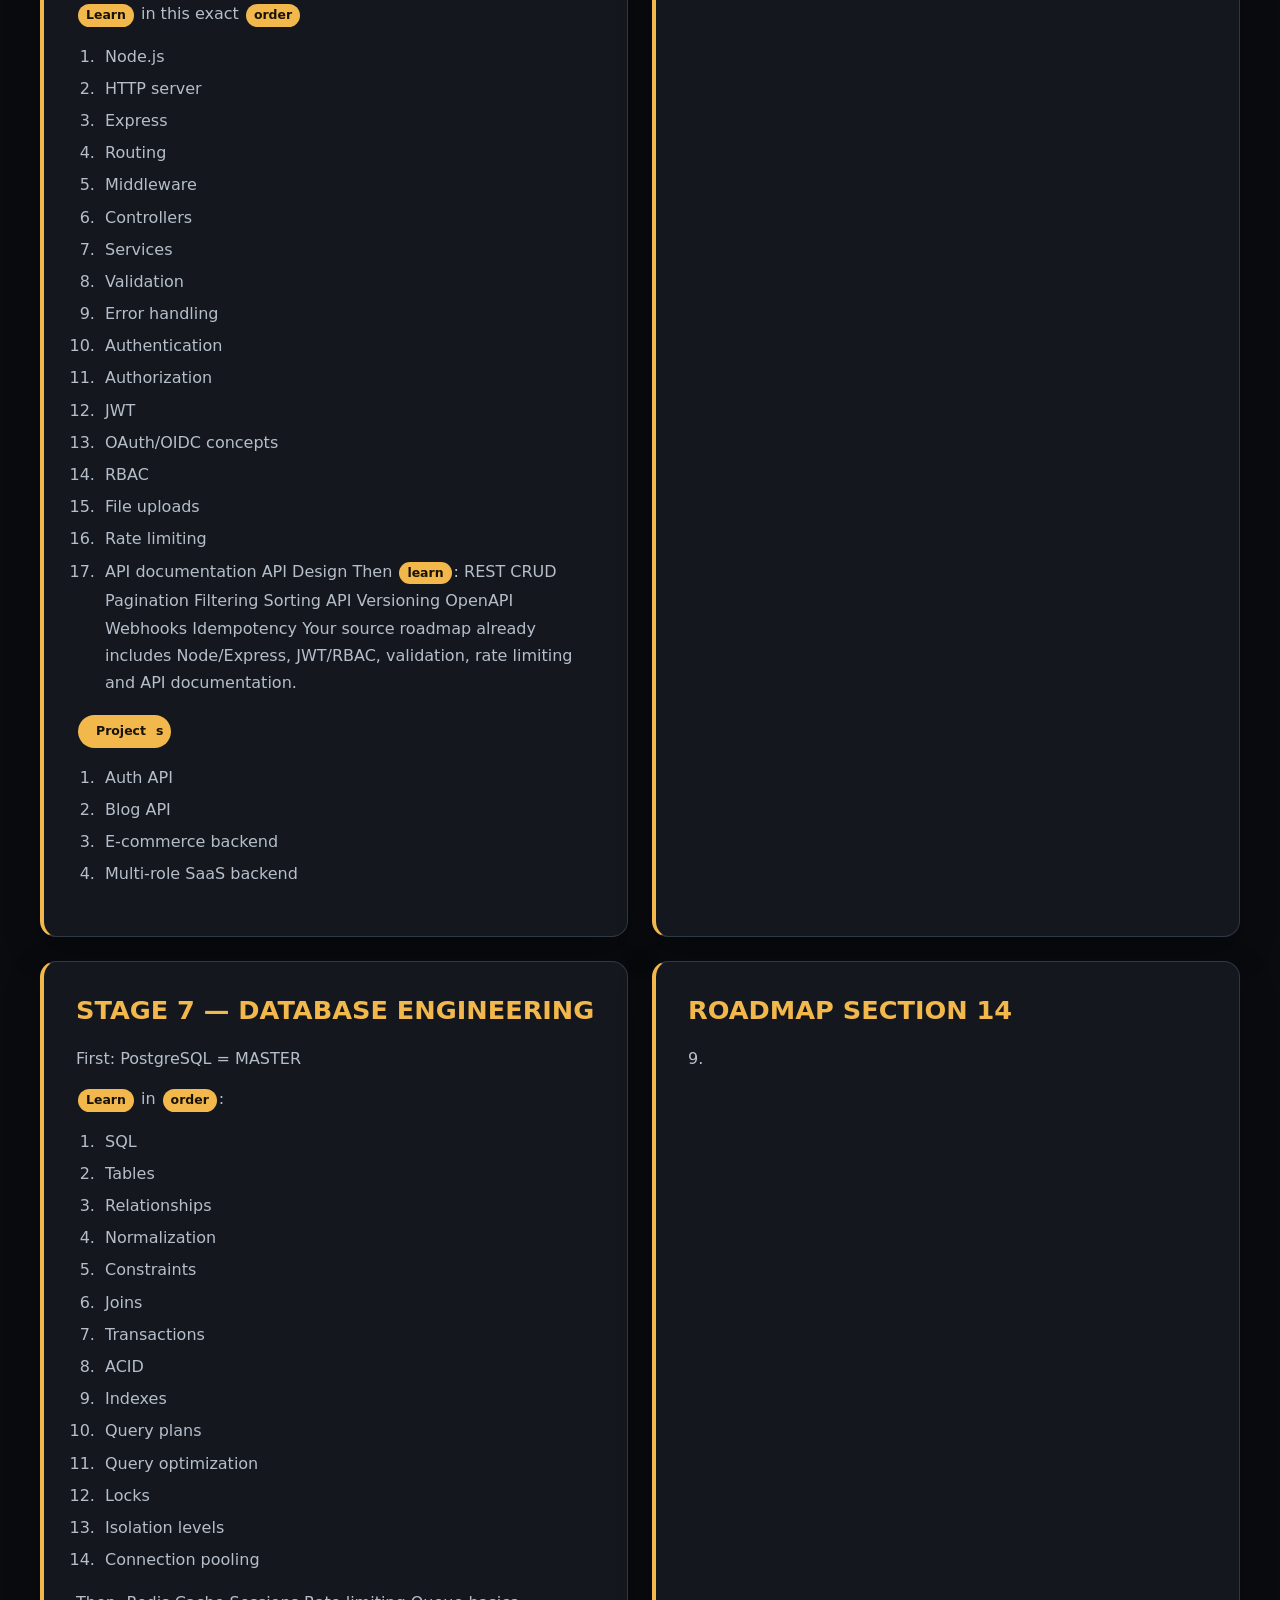
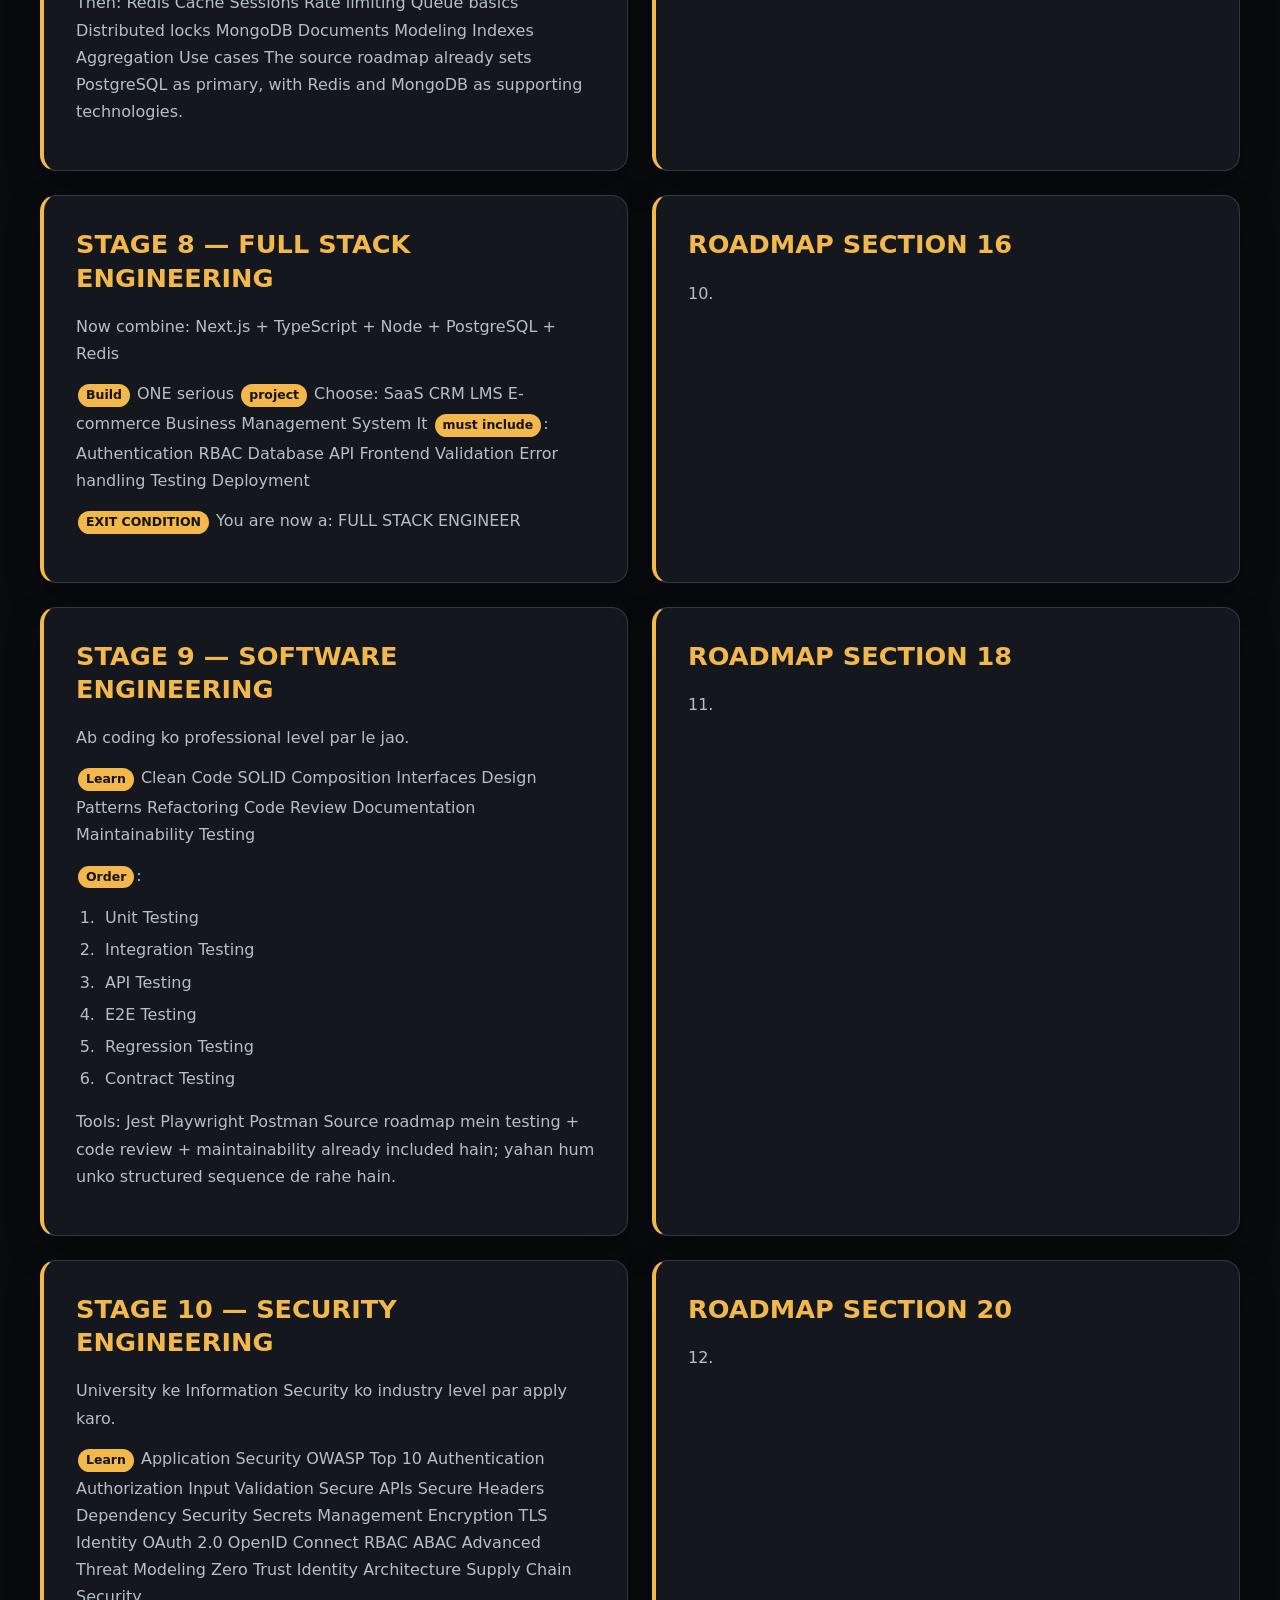
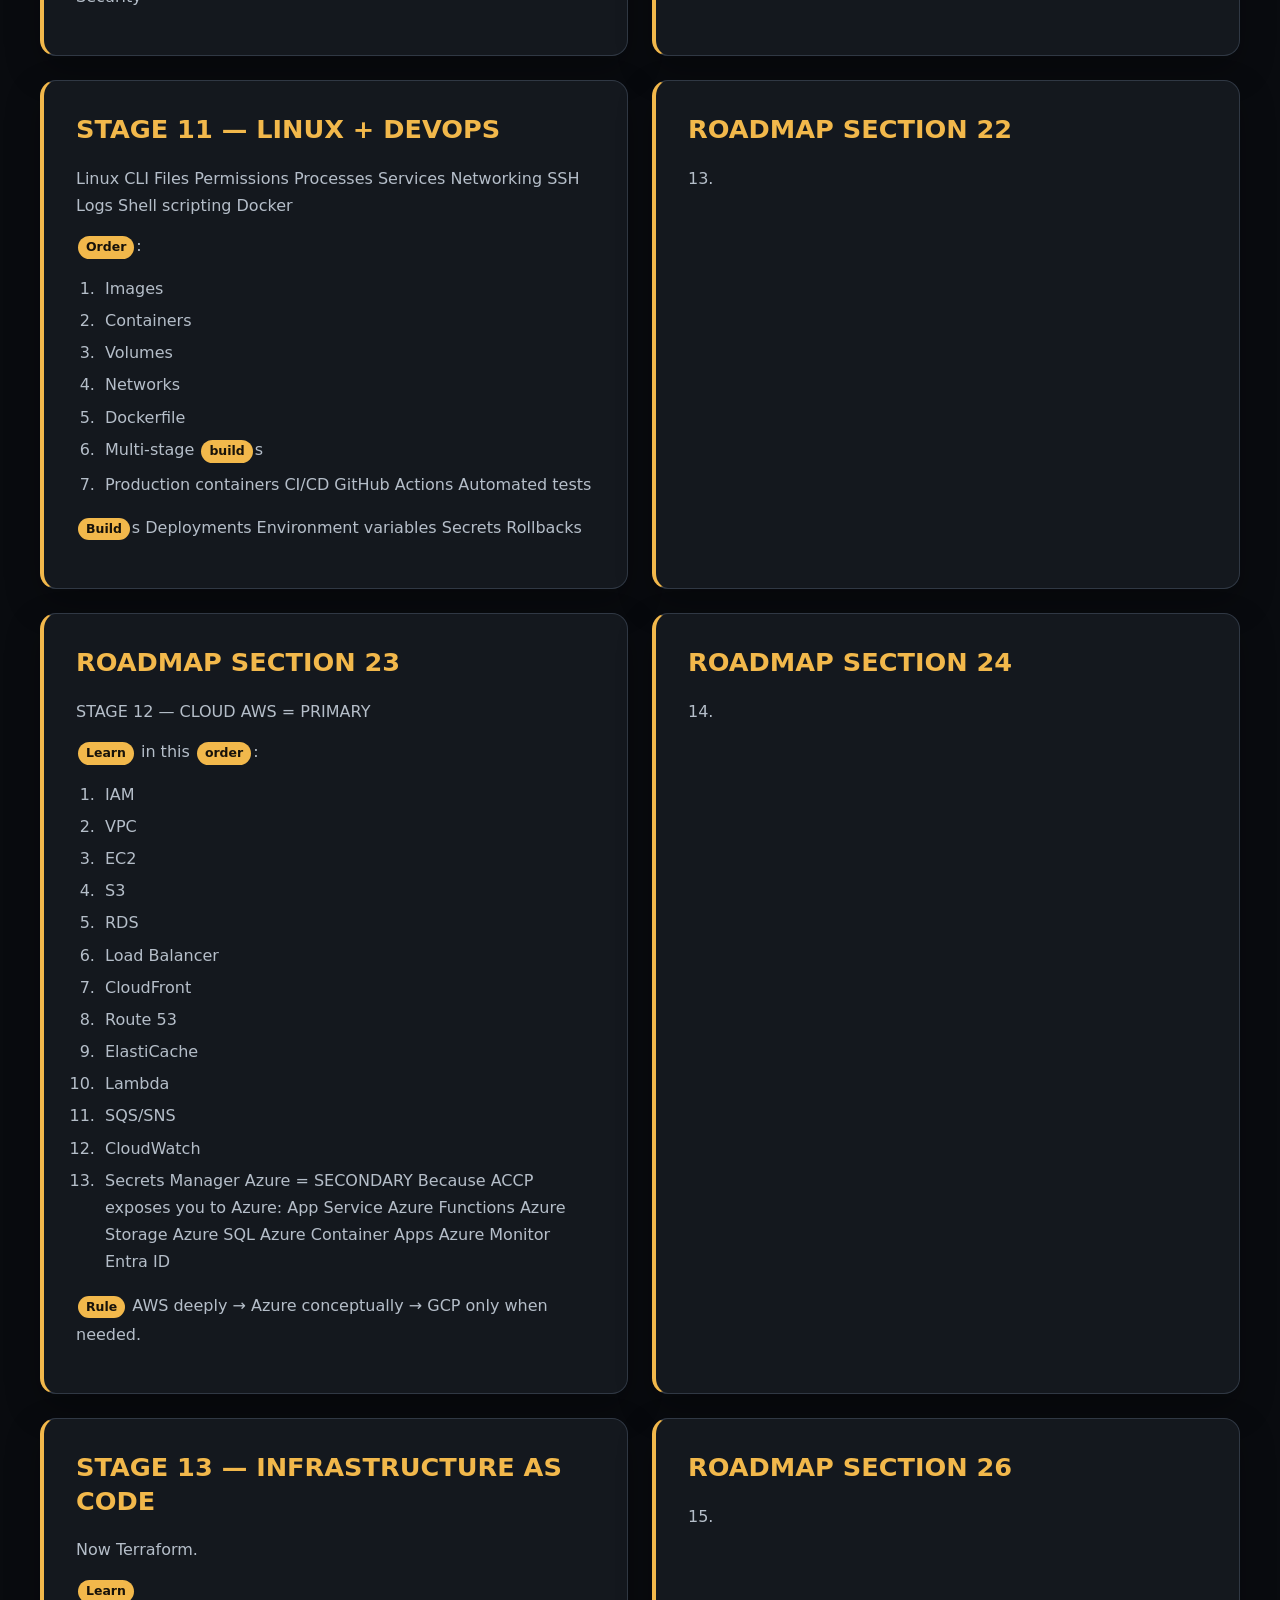
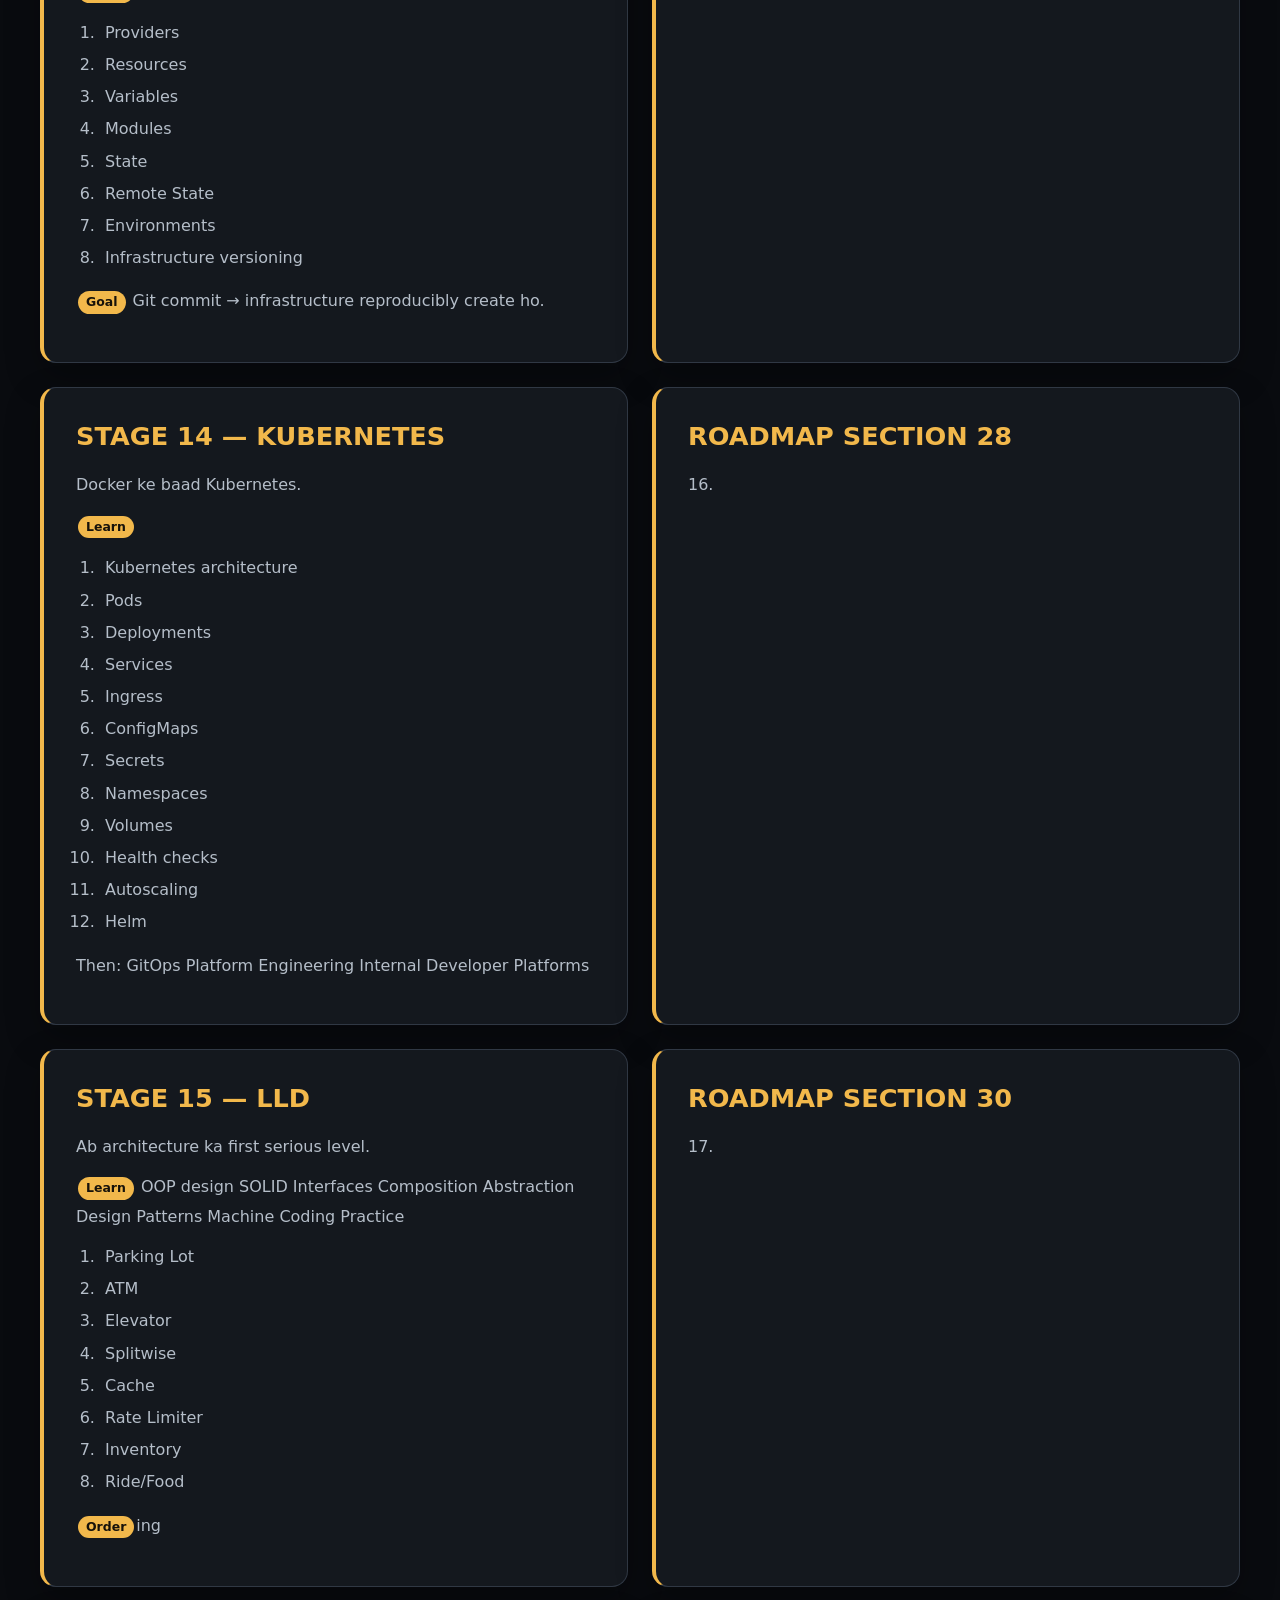
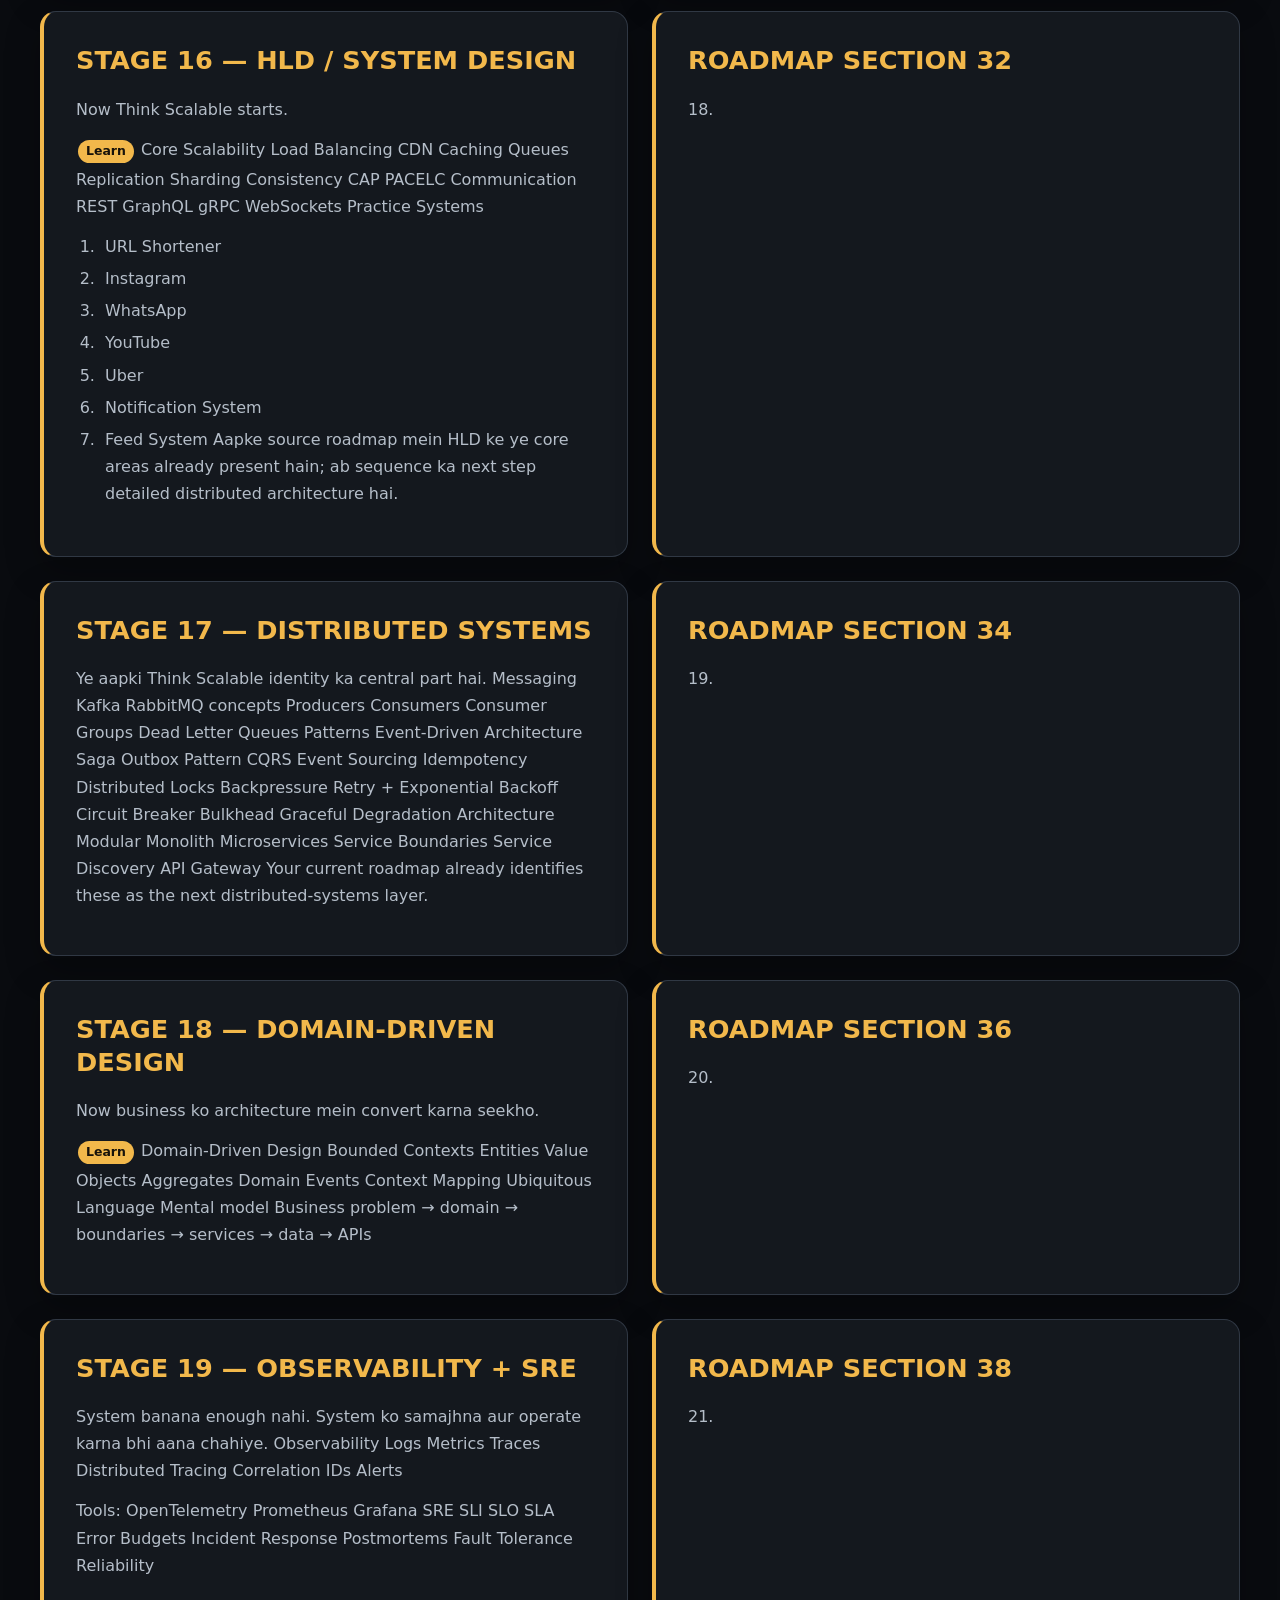
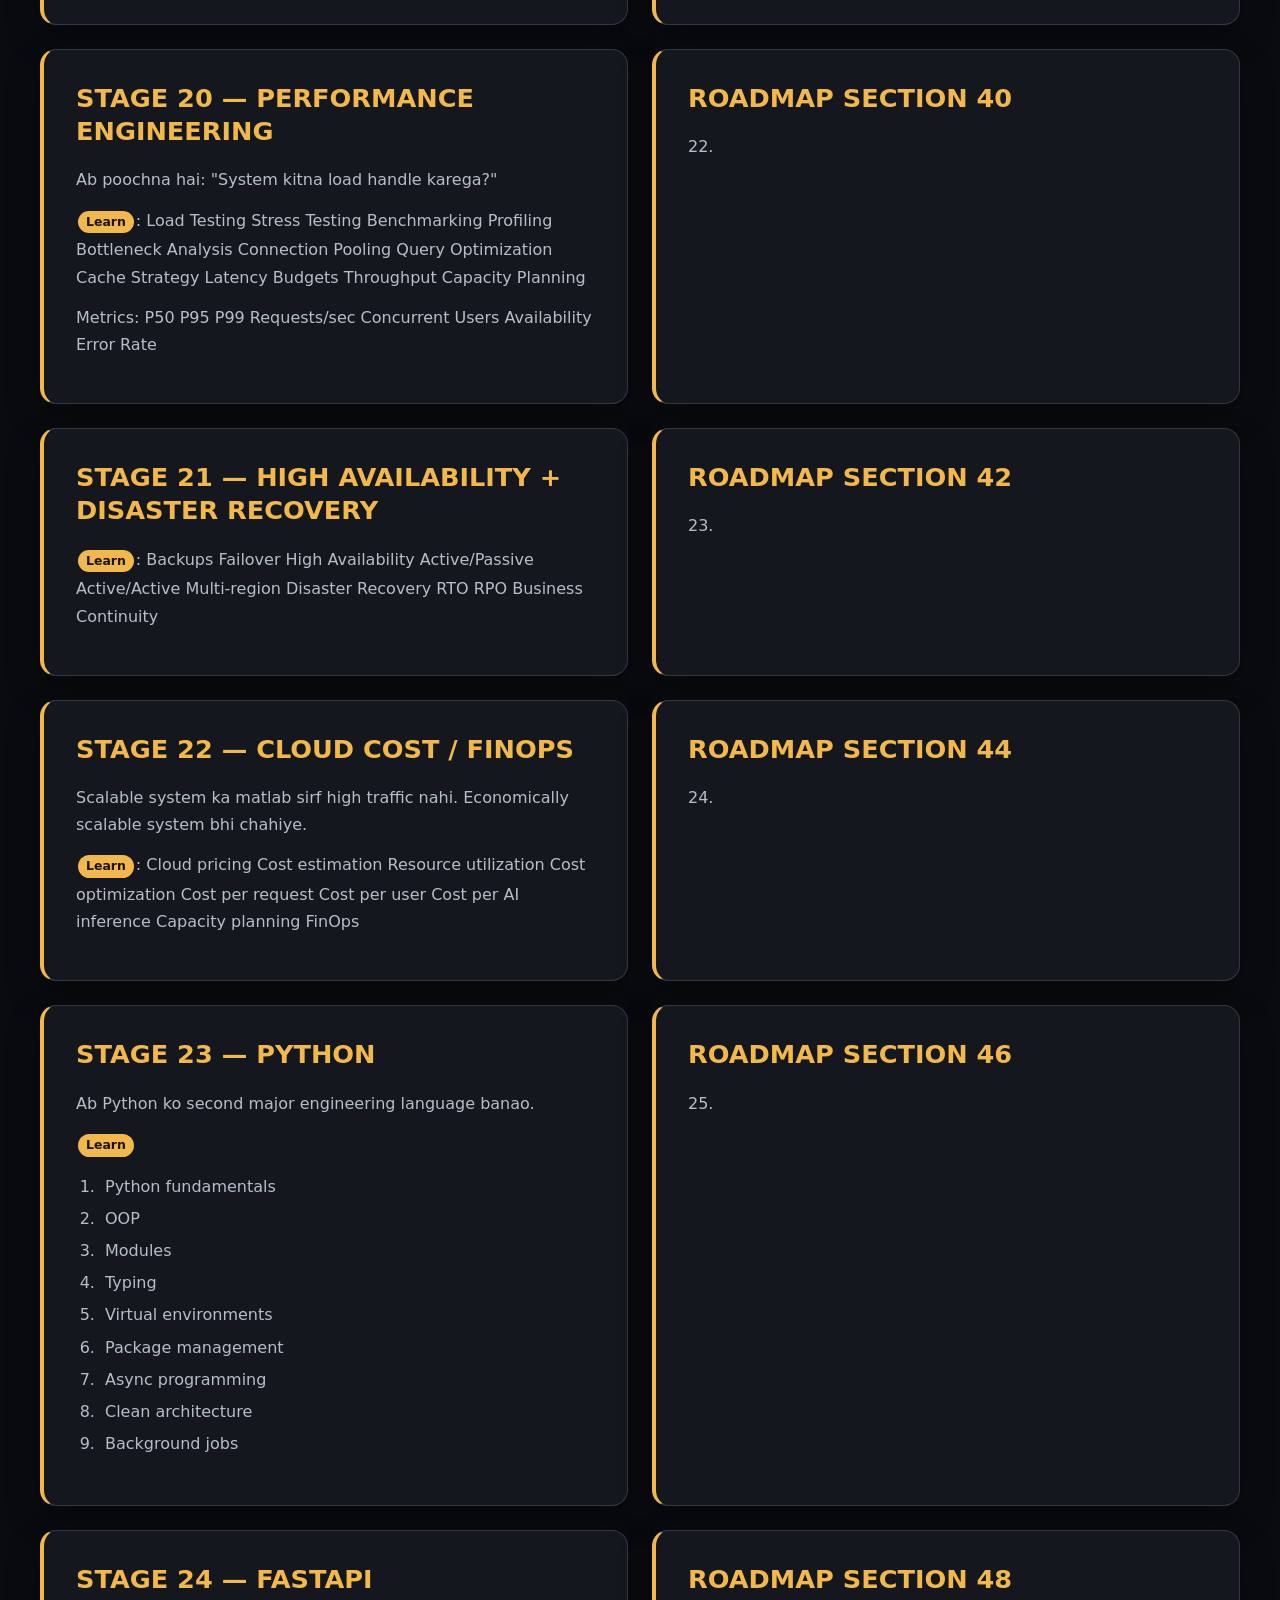
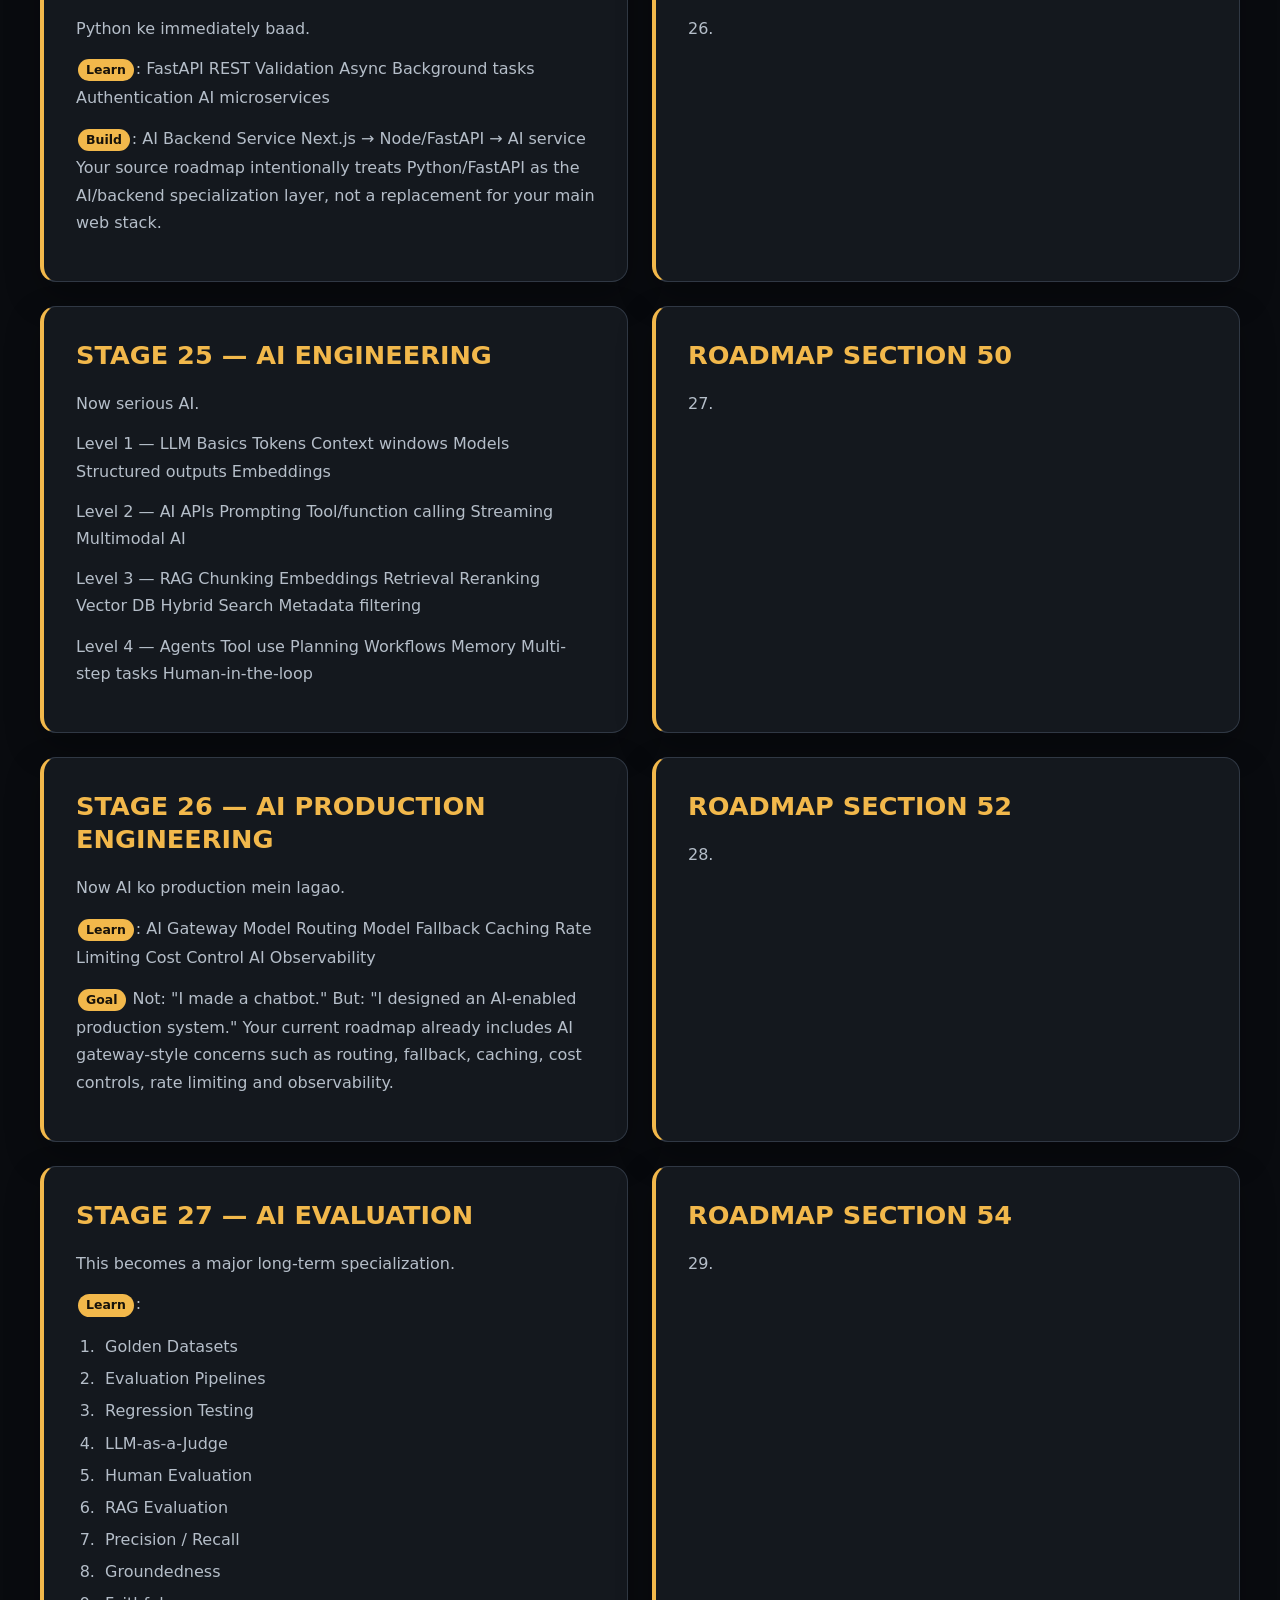
==== commit e3ae2a63: "Modified the Introduction Files" ====
--- a/Day 0 - Retouch HTML/index.html
+++ b/Day 0 - Retouch HTML/index.html
@@ -15,7 +15,7 @@
       Engineer ↓ Backend / Cloud Engineer ↓ AI Product Engineer ↓ Scalable
       Systems Engineer.
     </h1>
-    <p class="roadmap">
+    <p id="roadmap-source" class="roadmap-source">
       STAGE 1 — COMPUTER + WEB FOUNDATION Pehle ye complete karo A. Internet
       Internet kaise work karta hai Client / Server IP DNS TCP/IP basics HTTP
       HTTPS Request / Response Headers Status Codes Cookies Sessions B.
@@ -283,5 +283,143 @@
       permanent goal of this roadmap. FINAL IDENTITY Full Stack Engineer ↓
       Backend / Cloud Engineer ↓ AI Product Engineer ↓ Scalable Systems Engineer
     </p>
+    <main
+      id="formatted-roadmap"
+      class="roadmap-container"
+      aria-live="polite"
+    ></main>
+
+    <script>
+      document.addEventListener("DOMContentLoaded", () => {
+        const source = document.getElementById("roadmap-source");
+        const output = document.getElementById("formatted-roadmap");
+
+        if (!source || !output) return;
+
+        const escapeHtml = (value) =>
+          value.replace(
+            /[&<>"']/g,
+            (character) =>
+              ({
+                "&": "&amp;",
+                "<": "&lt;",
+                ">": "&gt;",
+                '"': "&quot;",
+                "'": "&#039;",
+              })[character],
+          );
+
+        const labels = [
+          "EXIT CONDITION",
+          "FINAL DESTINATION",
+          "FINAL IDENTITY",
+          "PROJECT LADDER",
+          "ONE FINAL CAPSTONE",
+          "WHAT TO MASTER",
+          "WHAT TO UNDERSTAND",
+          "WHAT NOT TO DO",
+          "THE LEARNING LOOP",
+          "THINK SCALABLE CHECKLIST",
+          "FINAL CAREER EVOLUTION",
+          "MASTER DEEPLY",
+          "STRONG UNDERSTANDING",
+          "JOB/DEMAND BASED",
+          "Projects",
+          "Project",
+          "Learn",
+          "Order",
+          "Goal",
+          "Rule",
+          "Build",
+          "Must include",
+        ];
+
+        const highlight = (value) => {
+          let result = escapeHtml(value);
+
+          labels
+            .sort((a, b) => b.length - a.length)
+            .forEach((label) => {
+              const safeLabel = label.replace(/[.*+?^${}()|[\]\\]/g, "\\$&");
+              result = result.replace(
+                new RegExp(`(${safeLabel})`, "gi"),
+                '<strong class="roadmap-label">$1</strong>',
+              );
+            });
+
+          return result;
+        };
+
+        const sourceText = source.textContent.replace(/\s+/g, " ").trim();
+        const sections = sourceText.split(
+          /(?=\b(?:\d+\.\s*)?(?:STAGE\s+\d+\s+—|PROJECT LADDER|ONE FINAL CAPSTONE|DEGREE KO|YEAR-BY-YEAR|WHAT TO MASTER|WHAT NOT TO DO|THE LEARNING LOOP|THINK SCALABLE CHECKLIST|FINAL CAREER EVOLUTION|THE ONE-LINE ROADMAP|FINAL DESTINATION))/,
+        );
+
+        const headingPattern =
+          /^(?:\d+\.\s*)?((?:STAGE\s+\d+\s+—|PROJECT LADDER|ONE FINAL CAPSTONE|DEGREE KO|YEAR-BY-YEAR|WHAT TO MASTER|WHAT NOT TO DO|THE LEARNING LOOP|THINK SCALABLE CHECKLIST|FINAL CAREER EVOLUTION|THE ONE-LINE ROADMAP|FINAL DESTINATION)[A-Z0-9+./& —-]*?)(?=\s+[A-Z][a-z])/;
+
+        sections.forEach((sectionText, index) => {
+          const section = sectionText.trim();
+          if (!section) return;
+
+          const match = section.match(headingPattern);
+          const heading = match
+            ? match[1].trim()
+            : `ROADMAP SECTION ${index + 1}`;
+          const body = match ? section.slice(match[0].length).trim() : section;
+          const card = document.createElement("section");
+
+          card.className = "roadmap-card";
+          if (/YEAR-BY-YEAR/i.test(heading))
+            card.classList.add("timeline-card");
+          if (
+            /FINAL DESTINATION|ONE FINAL CAPSTONE|FINAL CAREER/i.test(heading)
+          ) {
+            card.classList.add("final-card");
+          }
+
+          const lines = body
+            .replace(
+              /\s+(?=(?:\d+\.\s|Level \d+\s+—|STEP \d+\s|20\d{2}))/g,
+              "\n",
+            )
+            .replace(
+              /\s+(?=(?:EXIT CONDITION|Projects?|Learn|Order|Goal|Rule|Build|Must include|Then:|Tools?:|Metrics?:))/g,
+              "\n",
+            )
+            .split("\n")
+            .map((line) => line.trim())
+            .filter(Boolean);
+
+          const content = document.createElement("div");
+          content.className = "roadmap-content";
+
+          let list;
+          lines.forEach((line) => {
+            const numbered = line.match(/^(\d+)\.\s+(.+)/);
+            if (numbered) {
+              if (!list) {
+                list = document.createElement("ol");
+                content.appendChild(list);
+              }
+              const item = document.createElement("li");
+              item.innerHTML = highlight(numbered[2]);
+              list.appendChild(item);
+            } else {
+              list = null;
+              const paragraph = document.createElement("p");
+              paragraph.innerHTML = highlight(line);
+              content.appendChild(paragraph);
+            }
+          });
+
+          card.innerHTML = `<h2>${escapeHtml(heading)}</h2>`;
+          card.appendChild(content);
+          output.appendChild(card);
+        });
+
+        source.hidden = true;
+      });
+    </script>
   </body>
 </html>
--- a/Day 0 - Retouch HTML/style.css
+++ b/Day 0 - Retouch HTML/style.css
@@ -1,34 +1,93 @@
+* { box-sizing: border-box; }
+
+:root {
+  --background: #090b0f;
+  --surface: #14181e;
+  --surface-hover: #1b2129;
+  --border: #303844;
+  --text: #f5f7fa;
+  --muted: #b5bec9;
+  --gold: #f2b84b;
+  --blue: #78a9ff;
+}
+
 body {
-      margin: 0;
-      padding: 40px 20px;
-      background: #f4f7fb;
-      color: #1f2937;
-      font-family: Arial, sans-serif;
-    }
+  margin: 0;
+  padding: 32px 18px;
+  background: var(--background);
+  color: var(--text);
+  font-family: Inter, ui-sans-serif, system-ui, -apple-system, sans-serif;
+  line-height: 1.7;
+}
 
-    main {
-      max-width: 1000px;
-      margin: auto;
-    }
+h1 { text-align: center; }
 
-    h1 {
-      color: #2563eb;
-      text-align: center;
-    }
+.intro {
+  margin: 0 auto 14px;
+  color: var(--gold);
+  font-size: clamp(1.2rem, 3vw, 2rem);
+}
 
-    .intro {
-      text-align: center;
-      font-size: 1.1rem;
-    }
+body > h1:not(.intro) {
+  max-width: 1000px;
+  margin: 0 auto 42px;
+  font-size: clamp(1.25rem, 3vw, 2.2rem);
+}
 
-    .roadmap {
-      margin-top: 30px;
-      padding: 30px;
-      background: white;
-      border-left: 6px solid #2563eb;
-      border-radius: 12px;
-      box-shadow: 0 4px 15px rgb(0 0 0 / 10%);
-      white-space: pre-line;
-      line-height: 1.7;
-      font-size: 1rem;
-    }+.roadmap-source { display: none; }
+
+.roadmap-container {
+  display: grid;
+  grid-template-columns: repeat(auto-fit, minmax(min(100%, 440px), 1fr));
+  gap: 24px;
+  max-width: 1200px;
+  margin: auto;
+}
+
+.roadmap-card {
+  min-width: 0;
+  padding: clamp(20px, 4vw, 32px);
+  background: var(--surface);
+  border: 1px solid var(--border);
+  border-left: 4px solid var(--gold);
+  border-radius: 16px;
+  box-shadow: 0 14px 35px rgb(0 0 0 / 25%);
+  overflow-wrap: anywhere;
+}
+
+.roadmap-card h2 {
+  margin: 0 0 18px;
+  color: var(--gold);
+  font-size: clamp(1.15rem, 2.4vw, 1.6rem);
+  line-height: 1.3;
+}
+
+.roadmap-content { color: var(--muted); }
+.roadmap-content p { margin: 0 0 13px; }
+.roadmap-content ol { margin: 8px 0 16px; padding-left: 1.5rem; }
+.roadmap-content li { margin: 5px 0; padding-left: 5px; }
+
+.roadmap-label {
+  display: inline-block;
+  margin: 3px 2px;
+  padding: 2px 8px;
+  color: #17120a;
+  background: var(--gold);
+  border-radius: 999px;
+  font-size: .78rem;
+  line-height: 1.5;
+}
+
+.timeline-card { border-left-color: var(--blue); }
+
+.final-card {
+  grid-column: 1 / -1;
+  background: #211b10;
+  border-color: var(--gold);
+}
+
+@media (max-width: 600px) {
+  body { padding: 22px 12px; }
+  .roadmap-container { grid-template-columns: 1fr; gap: 16px; }
+  .roadmap-card, .final-card { grid-column: auto; padding: 20px 16px; }
+}
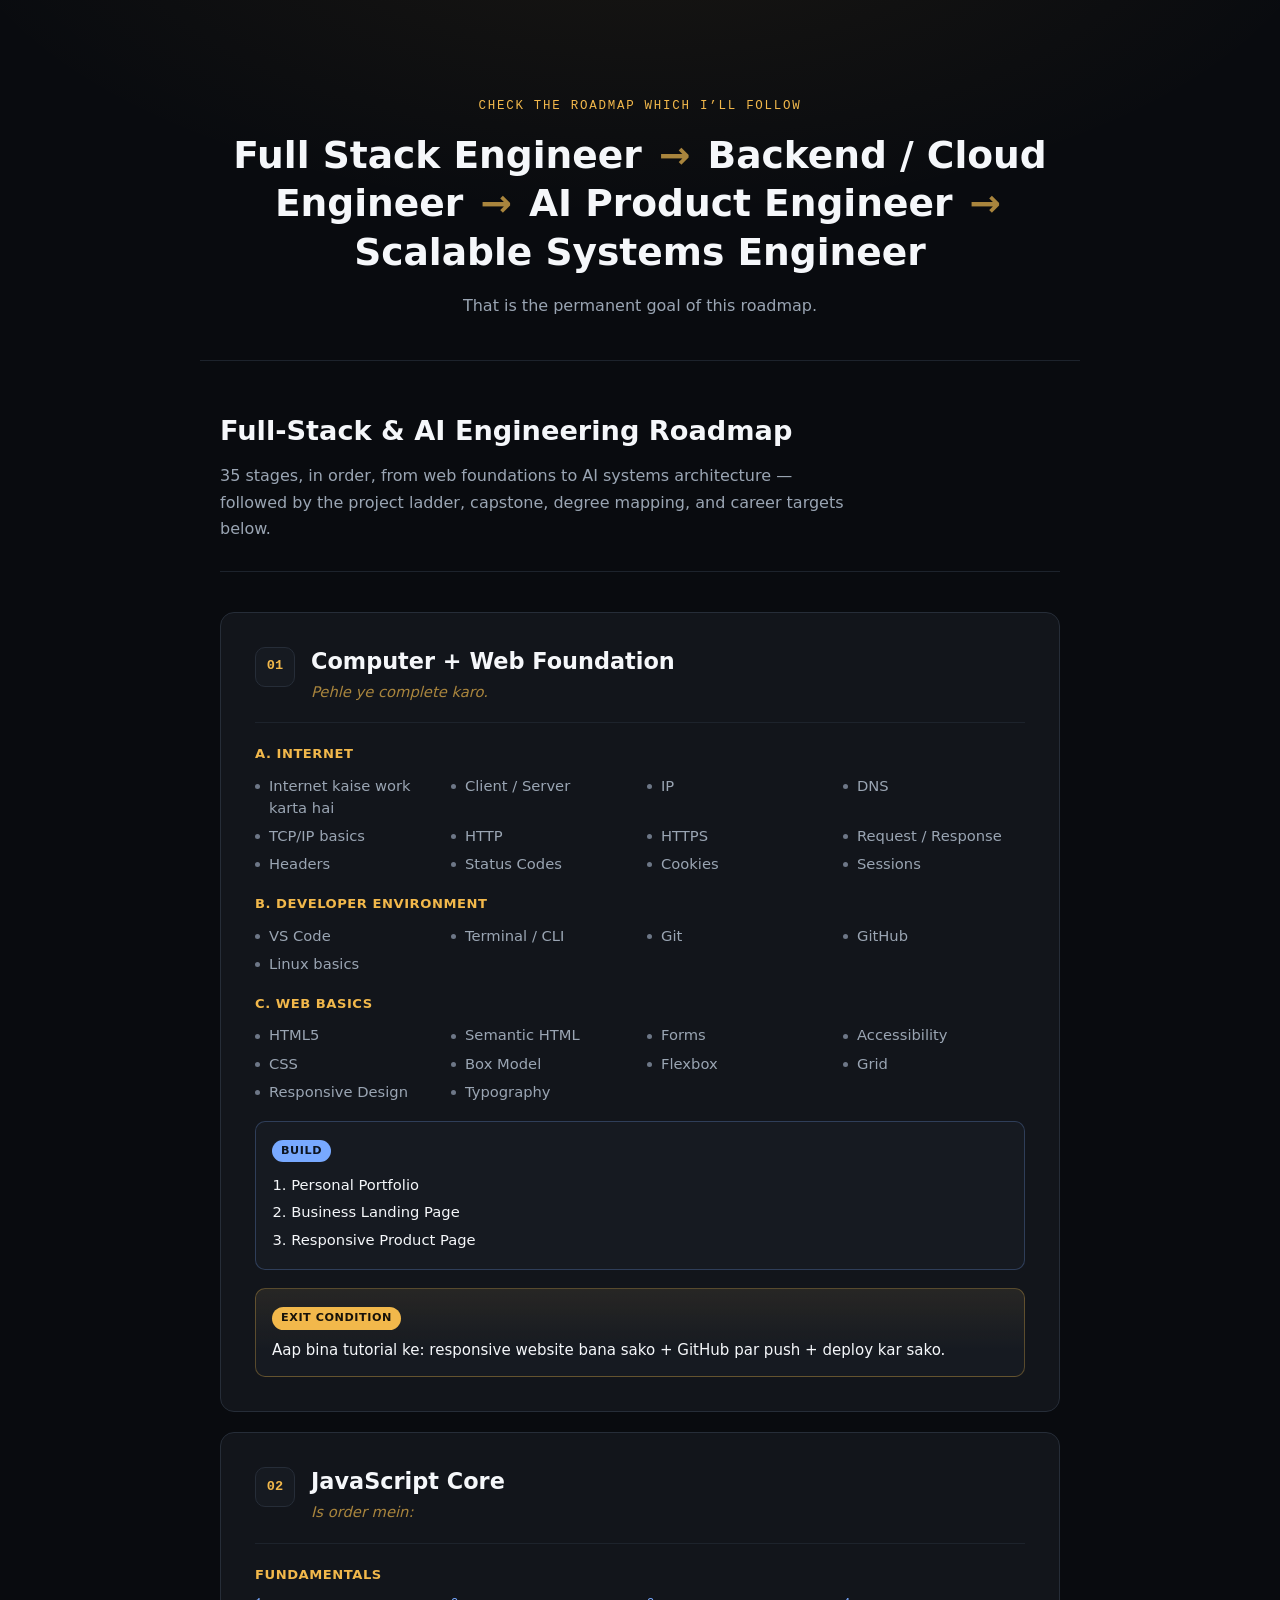
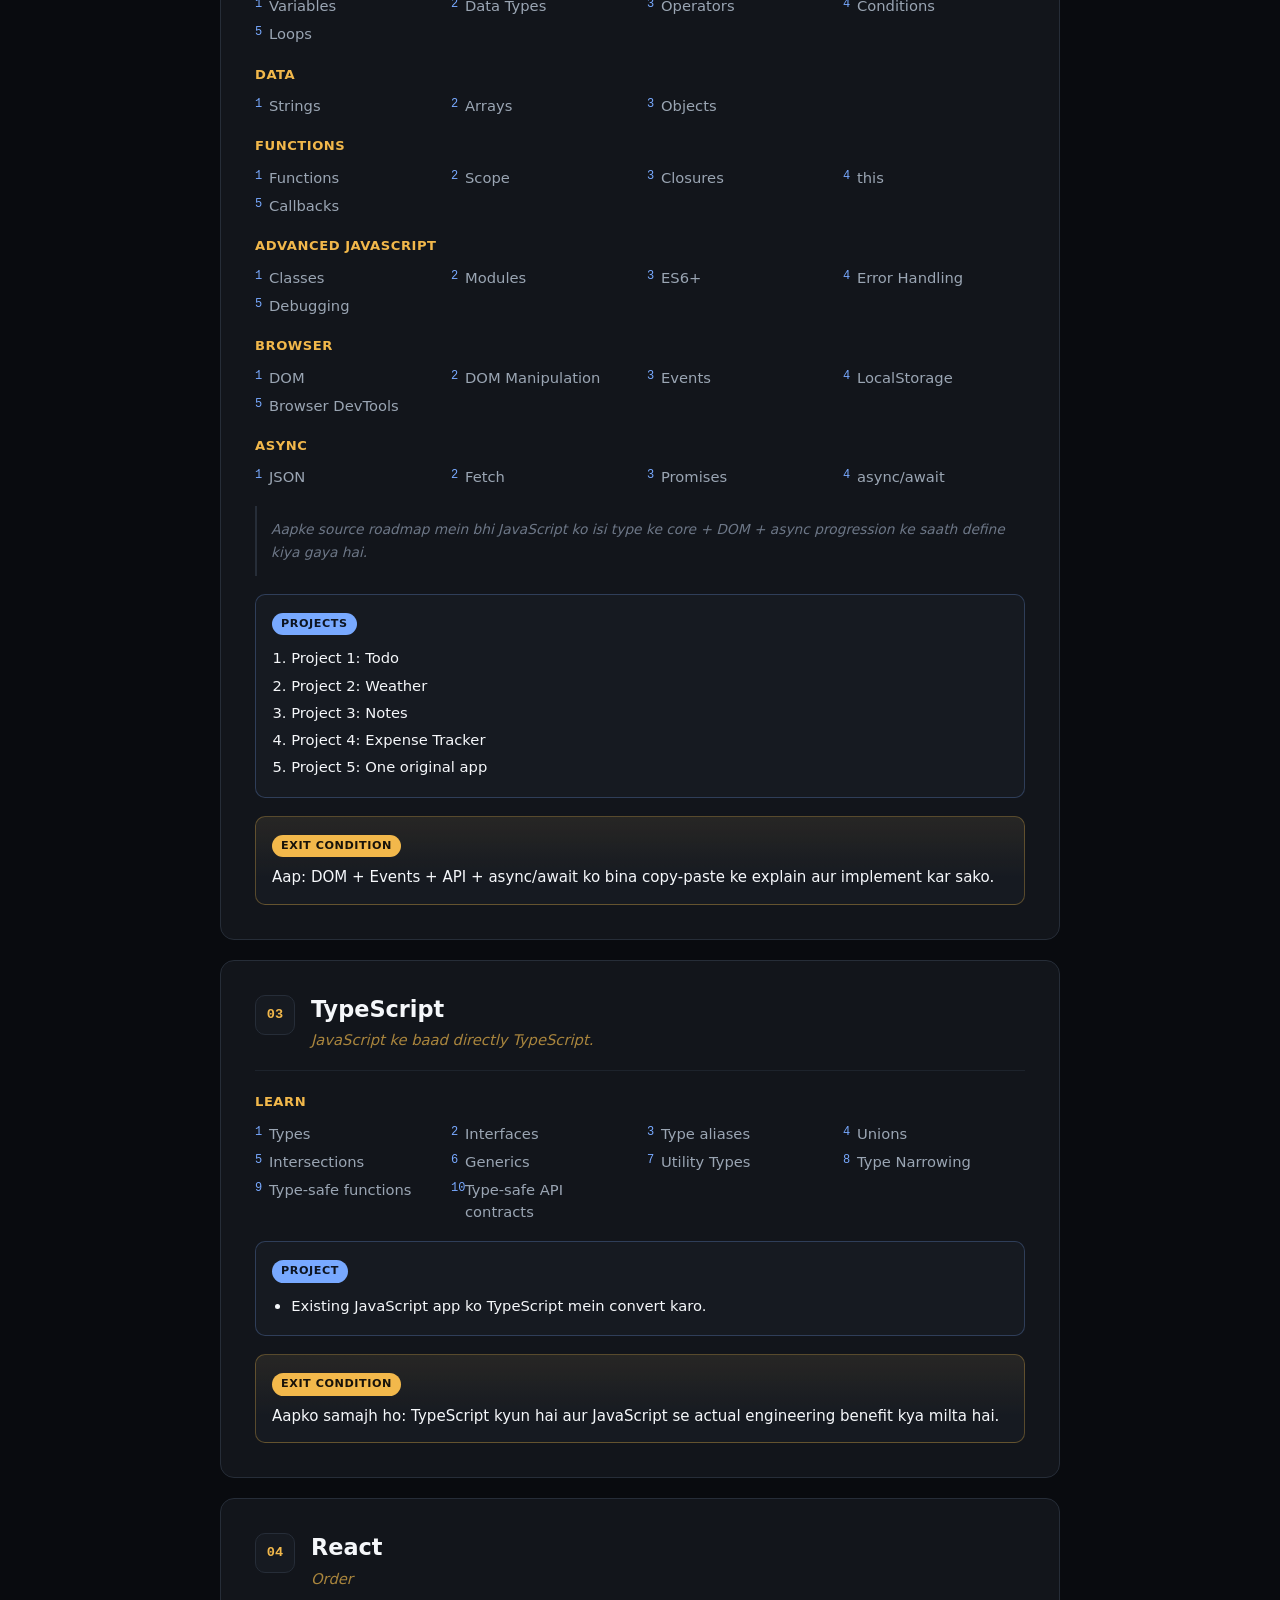
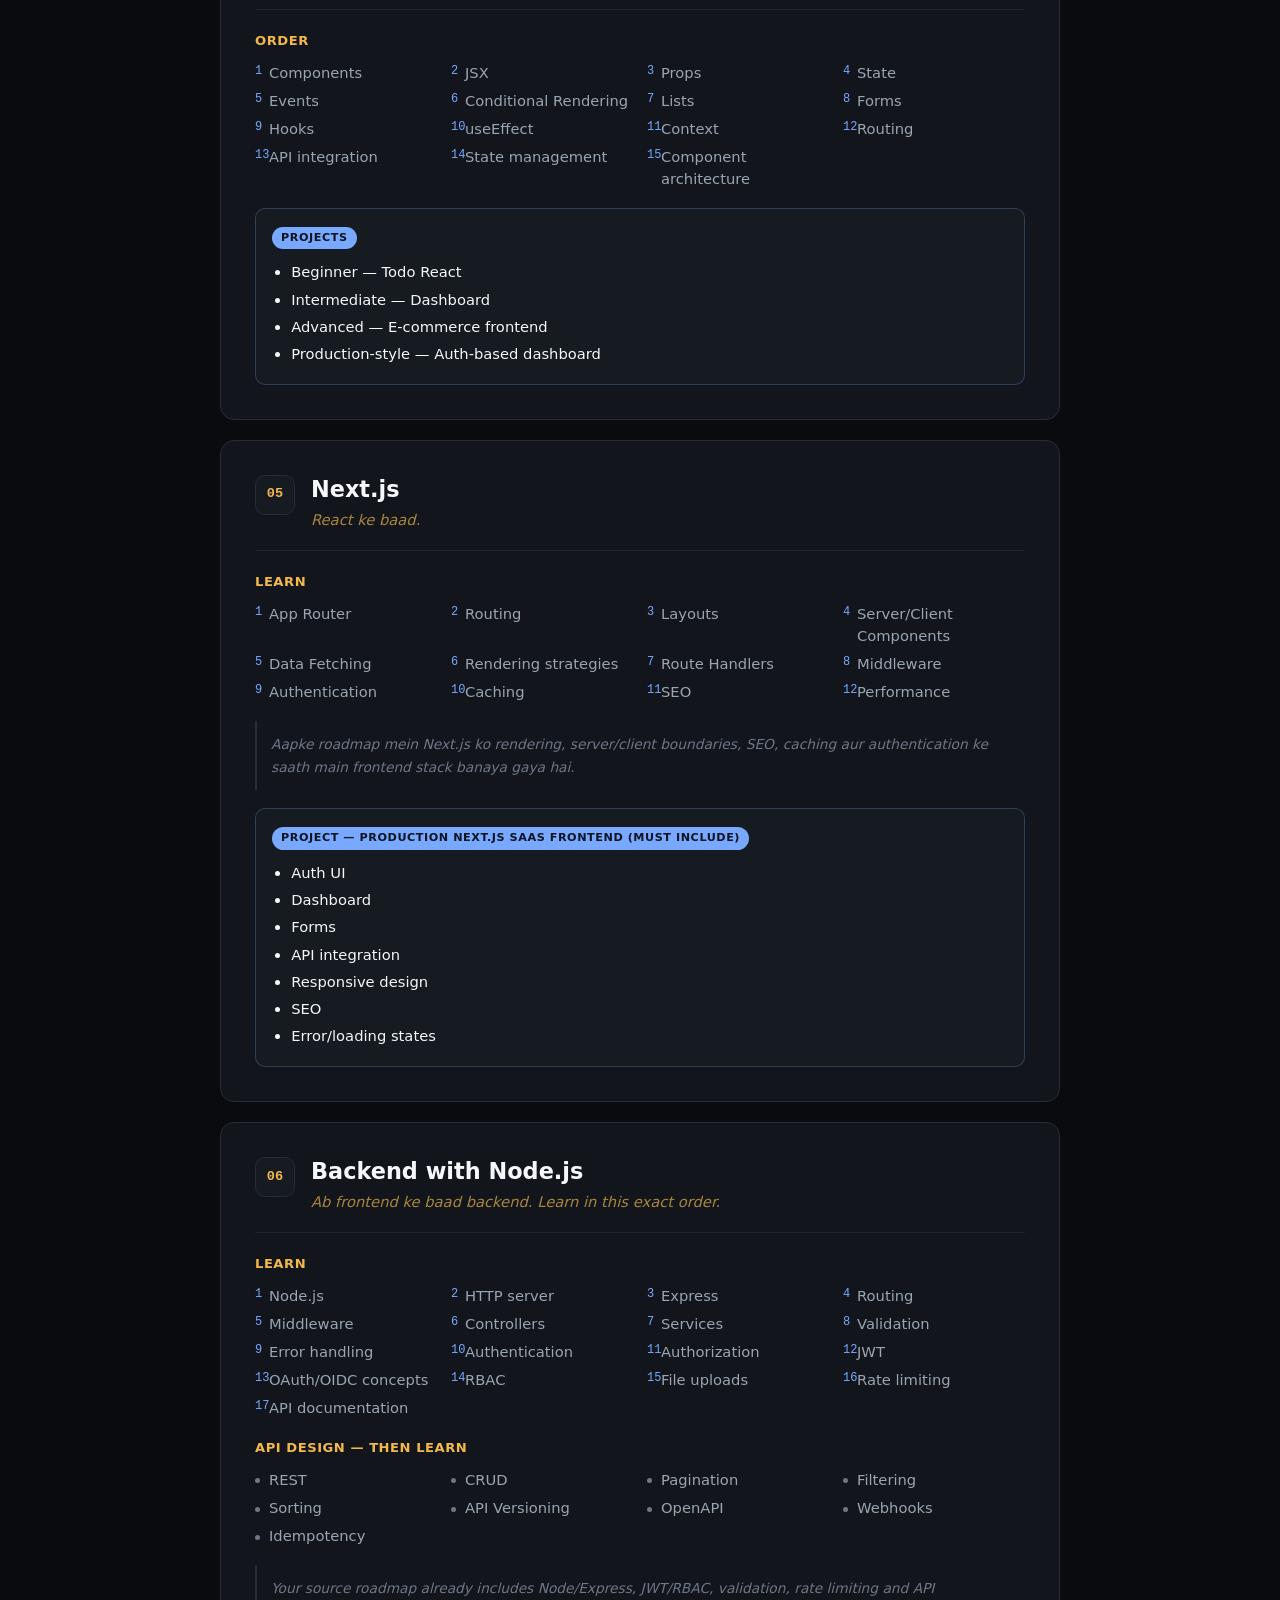
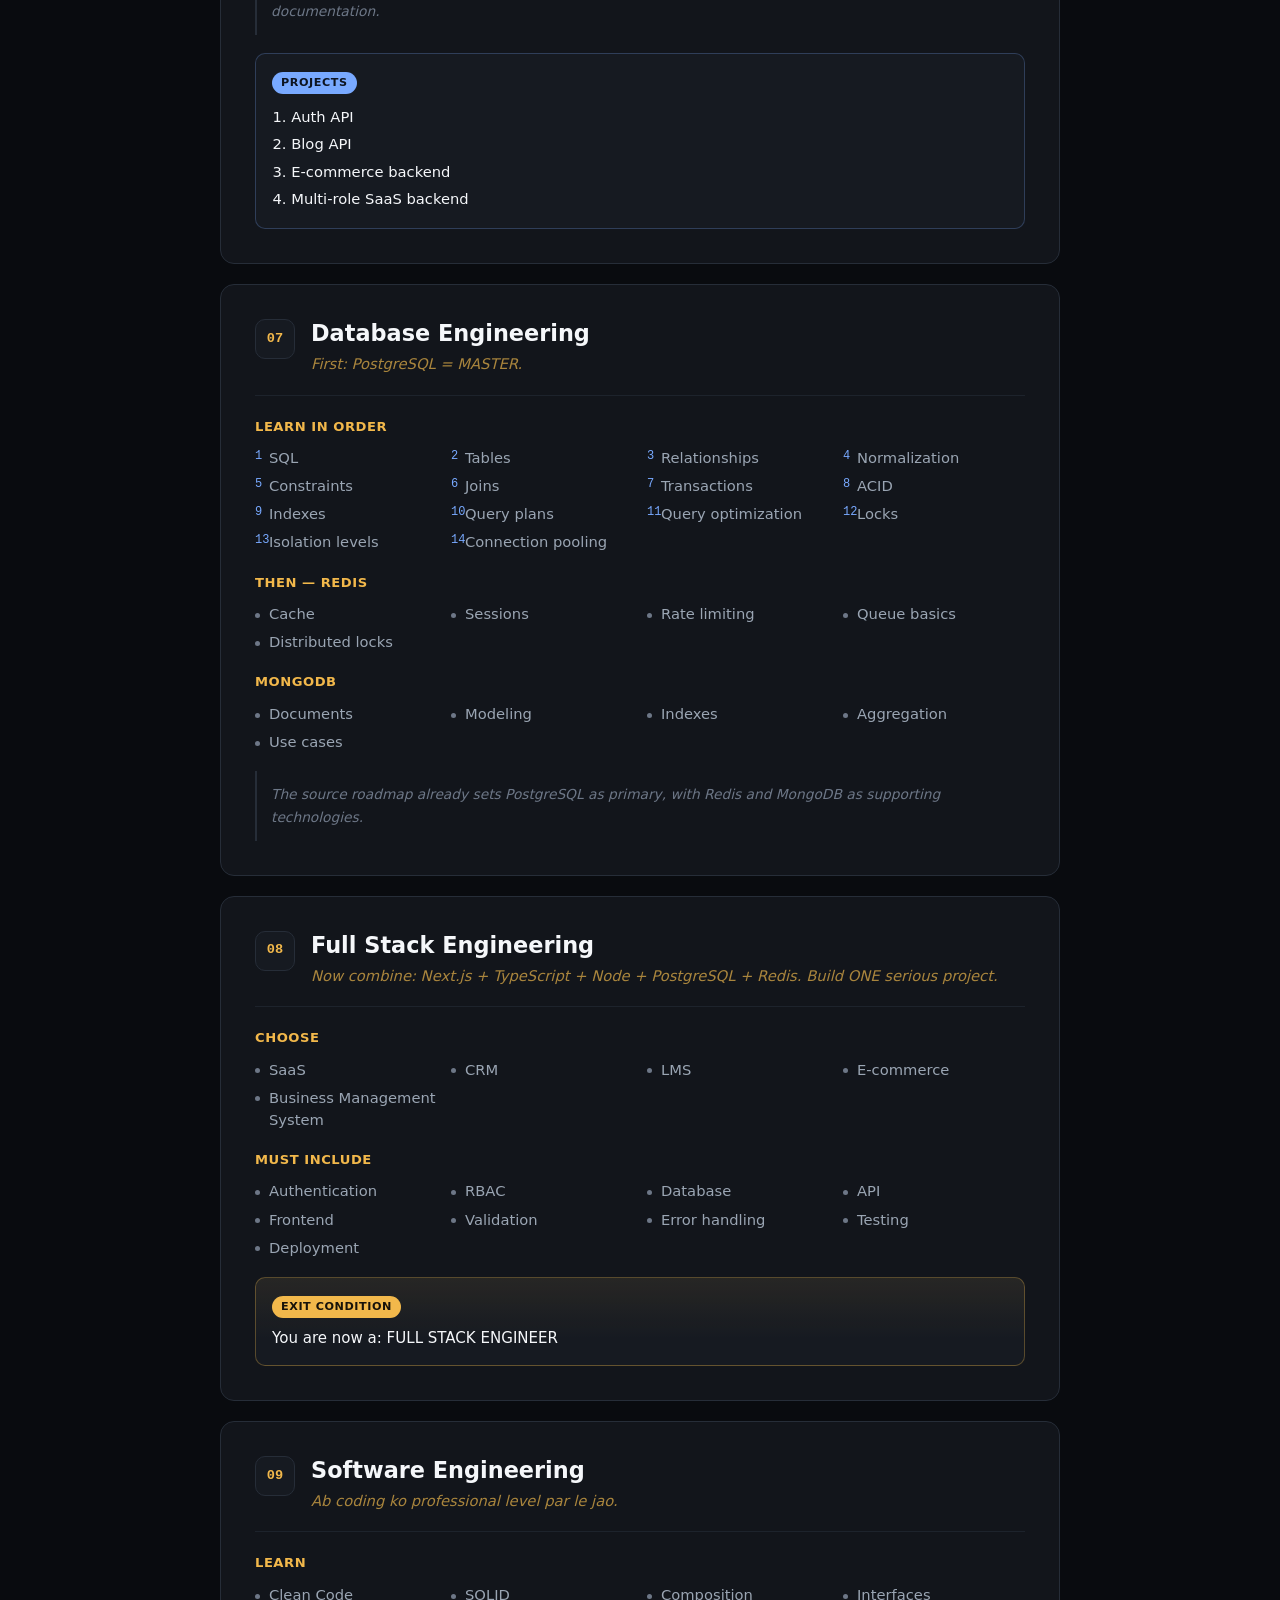
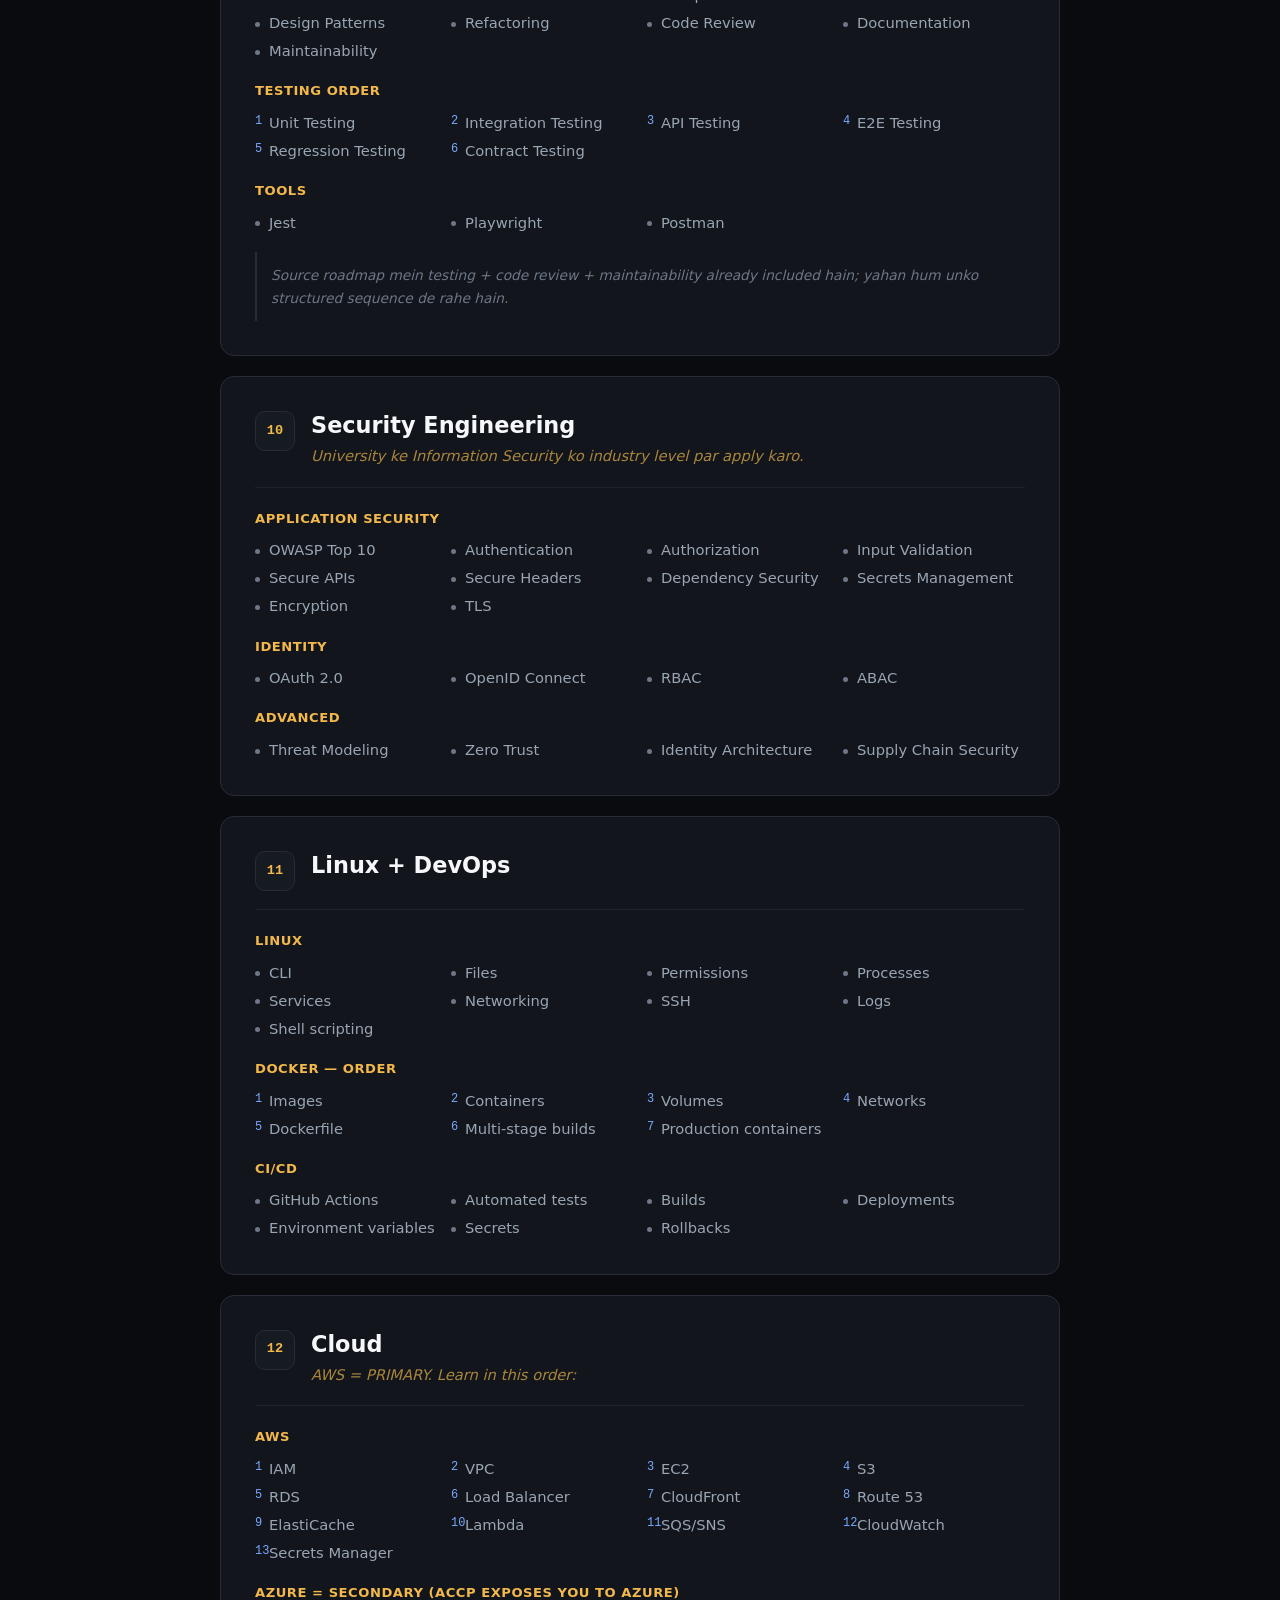
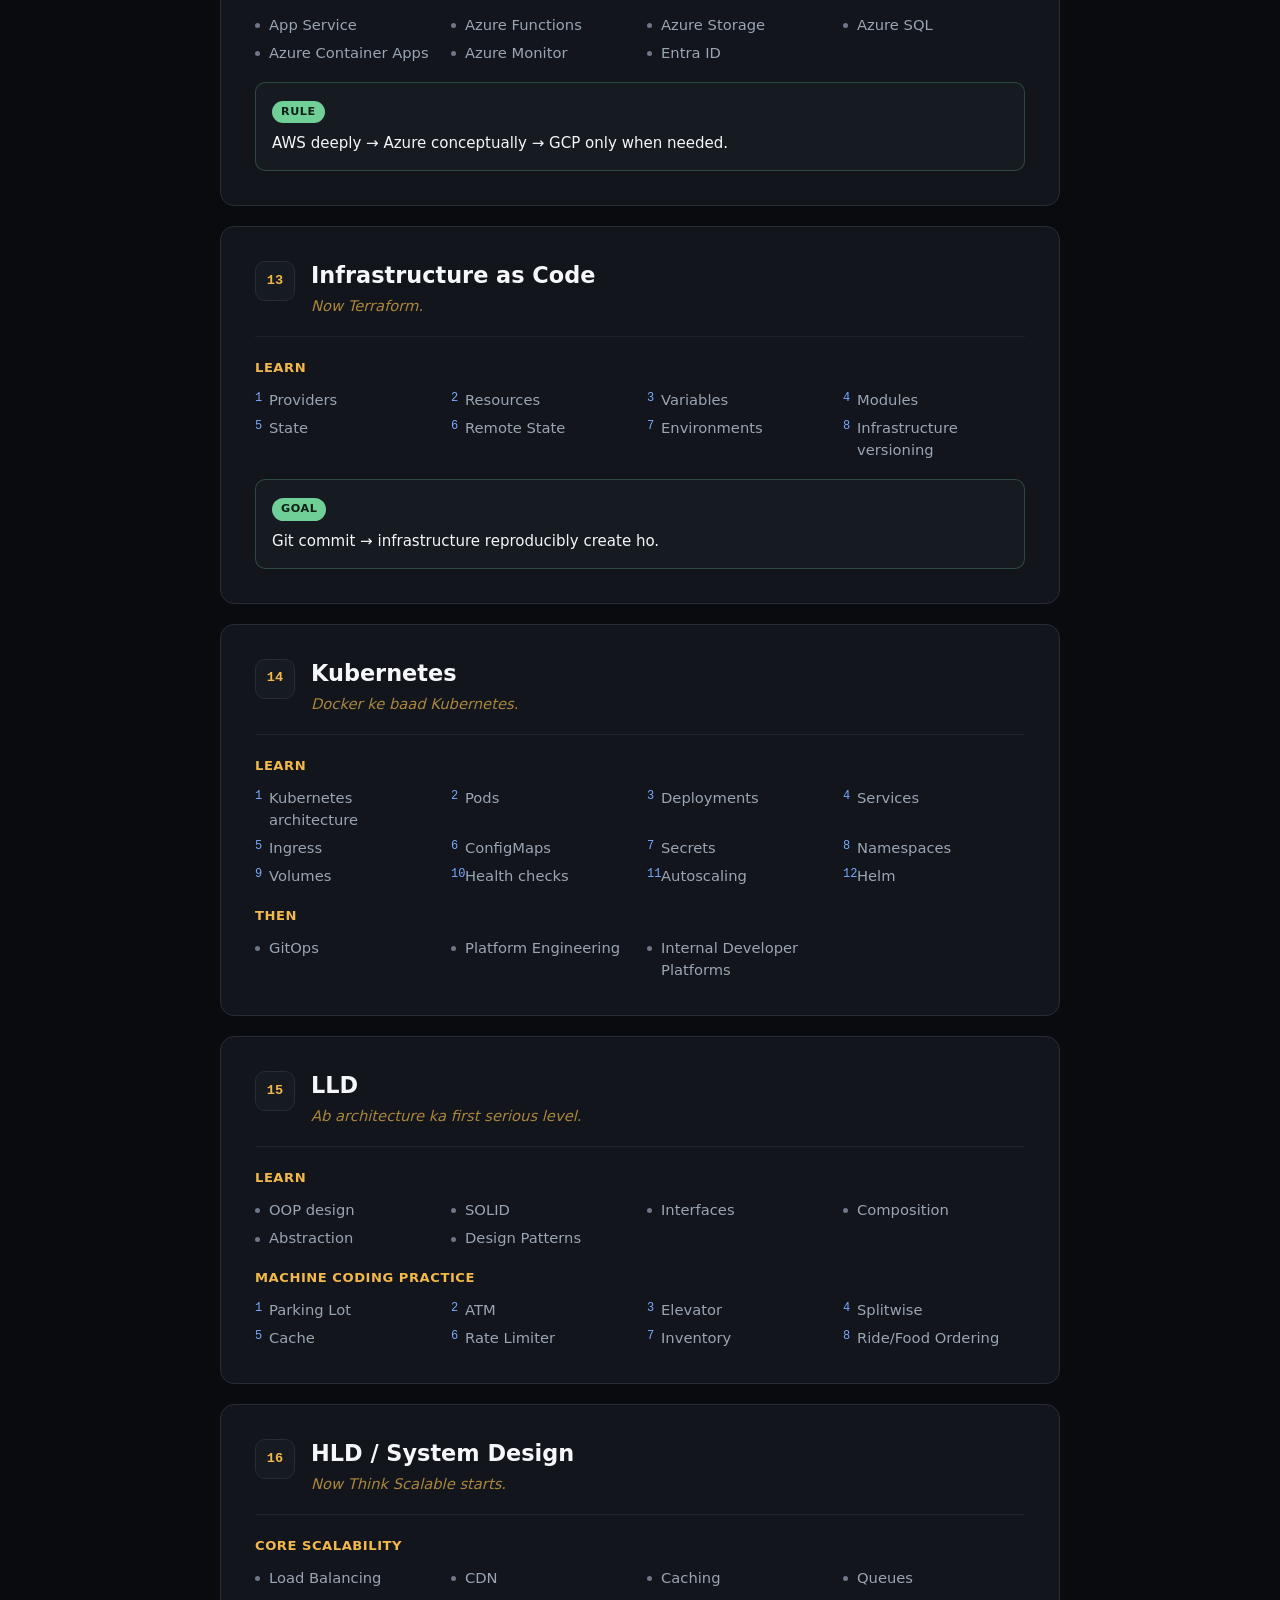
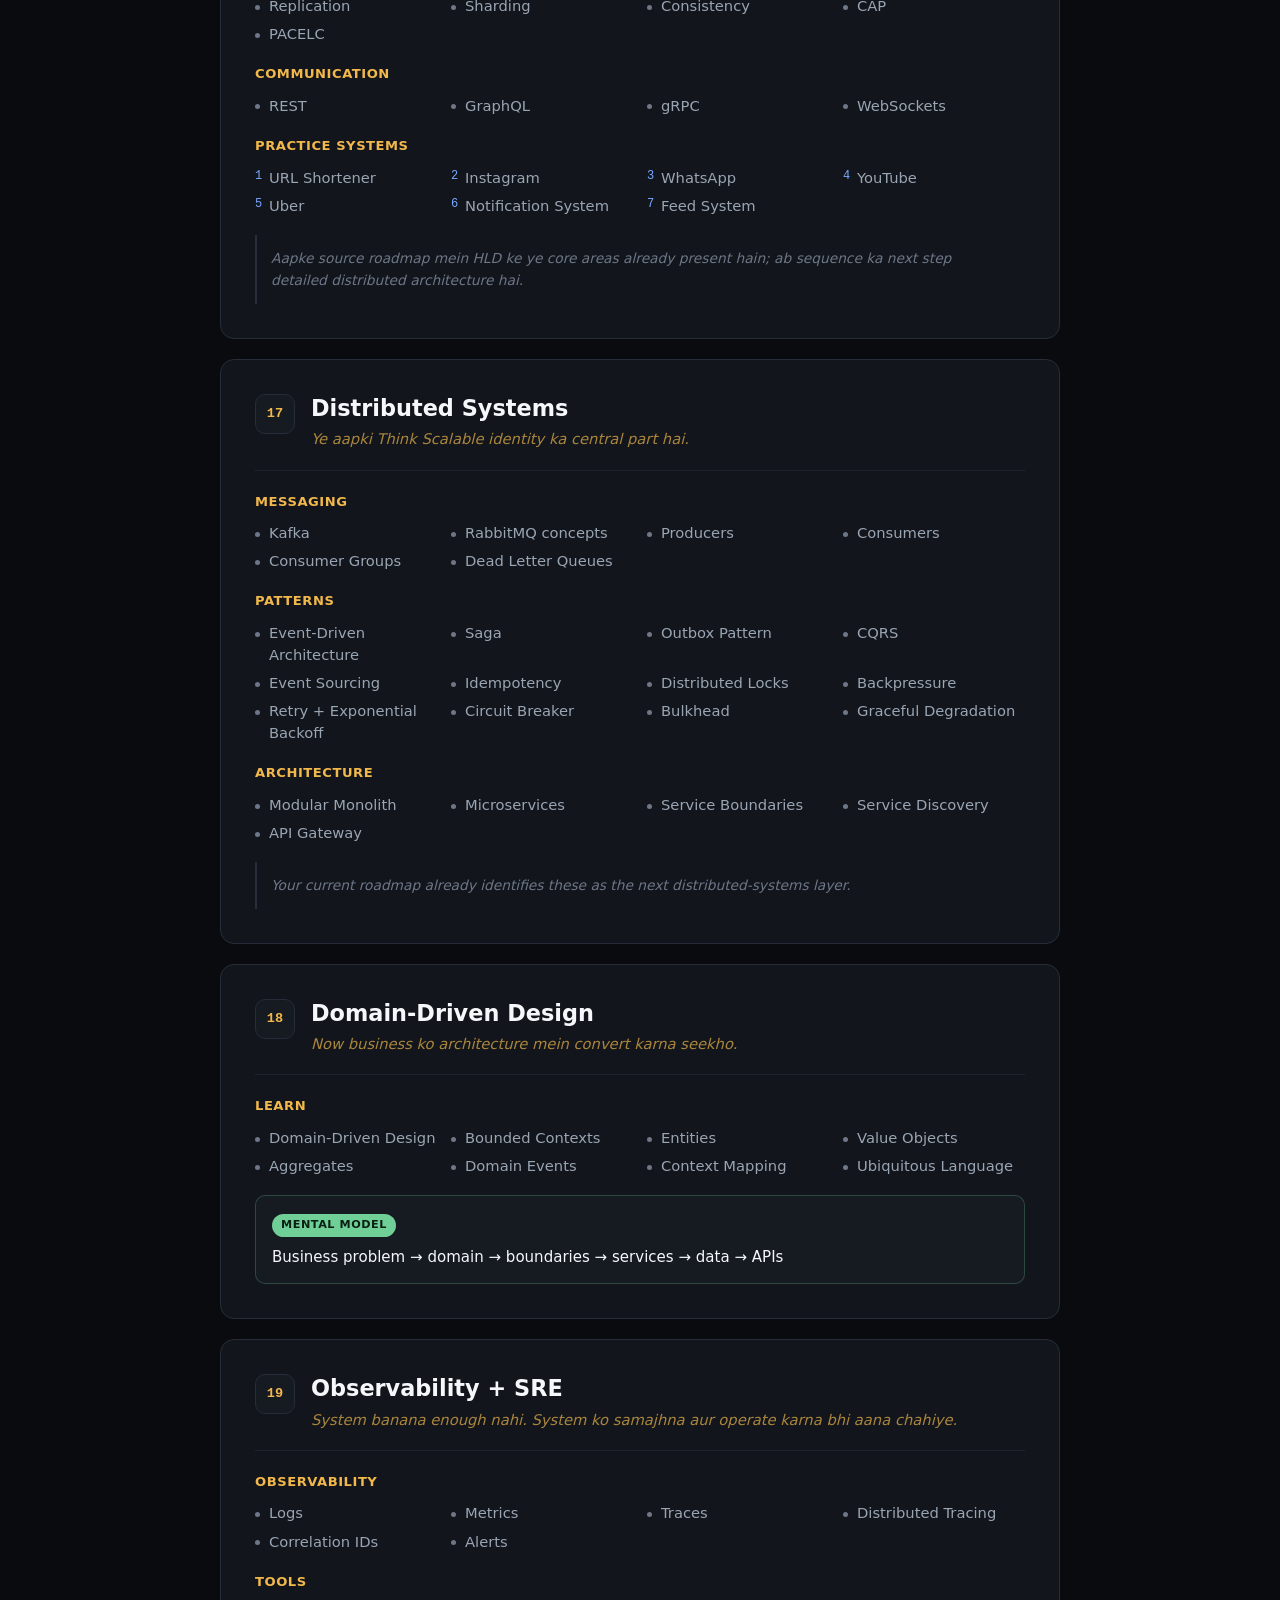
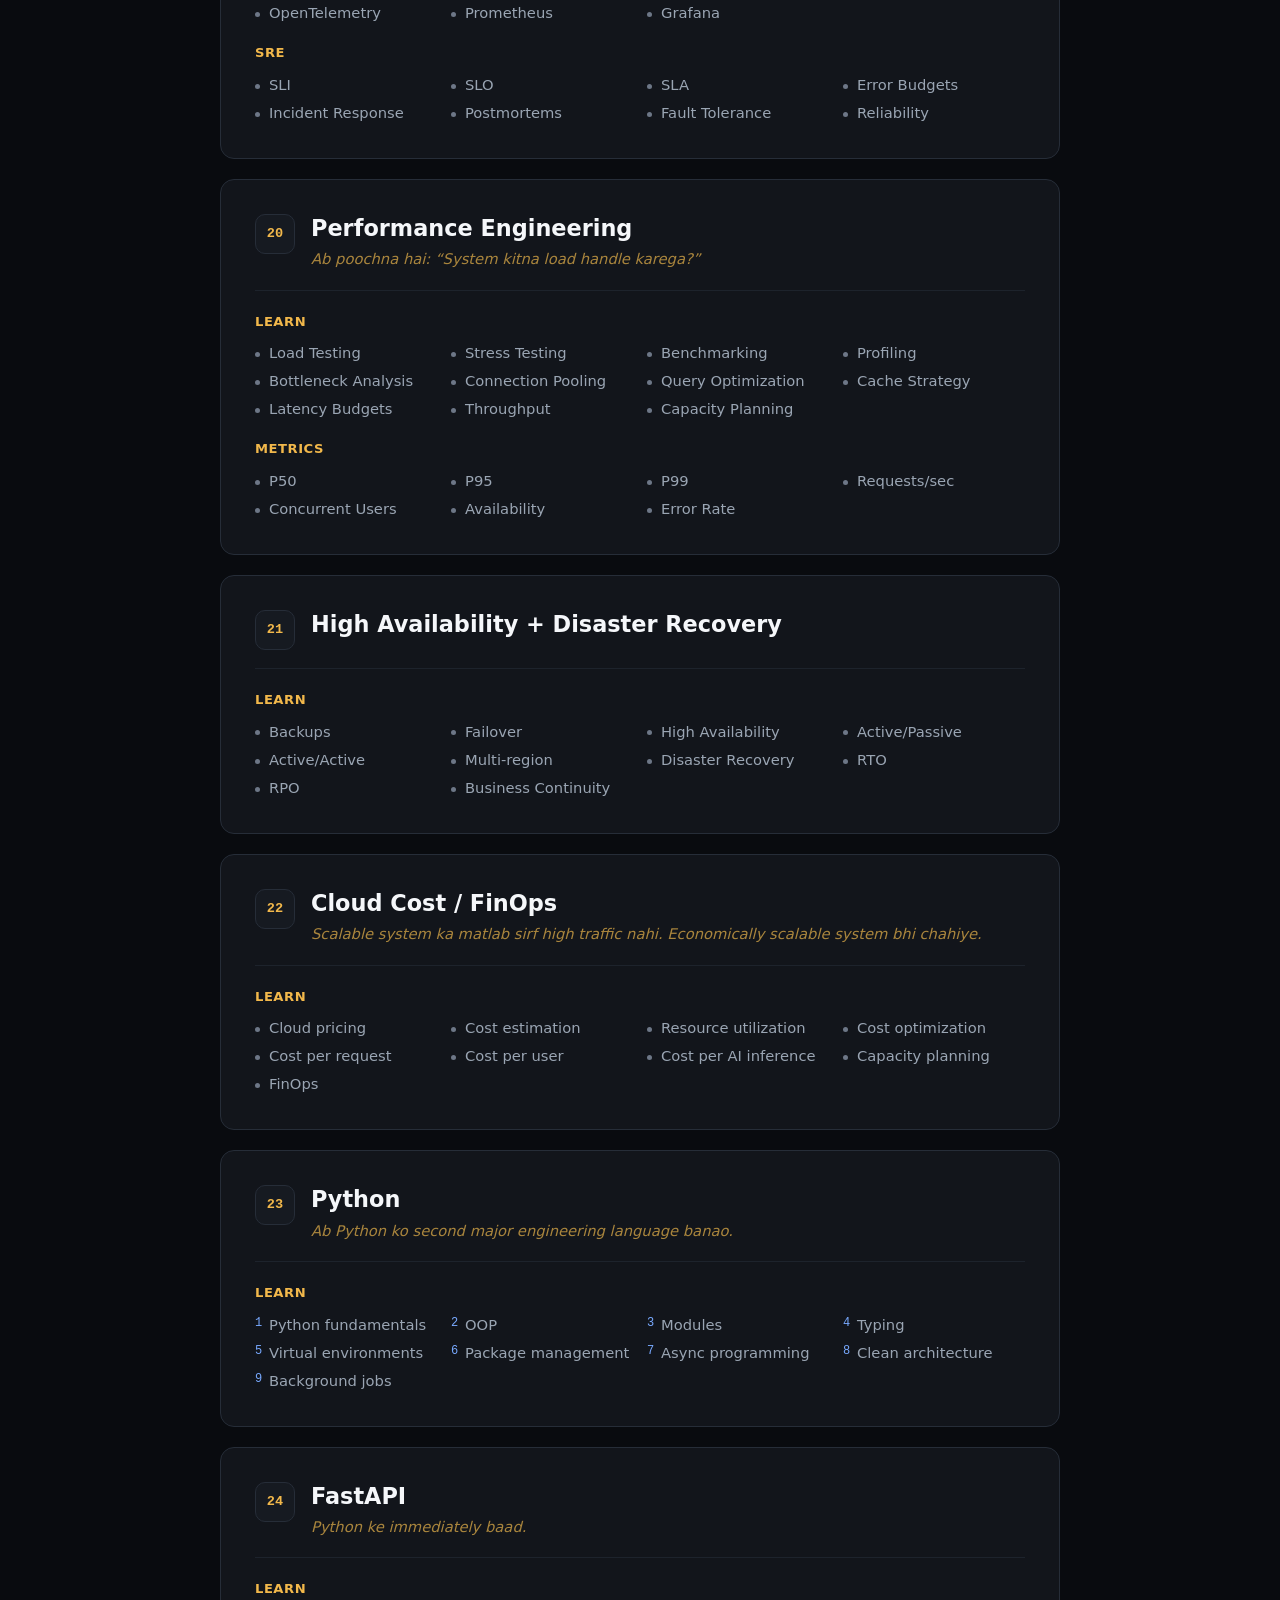
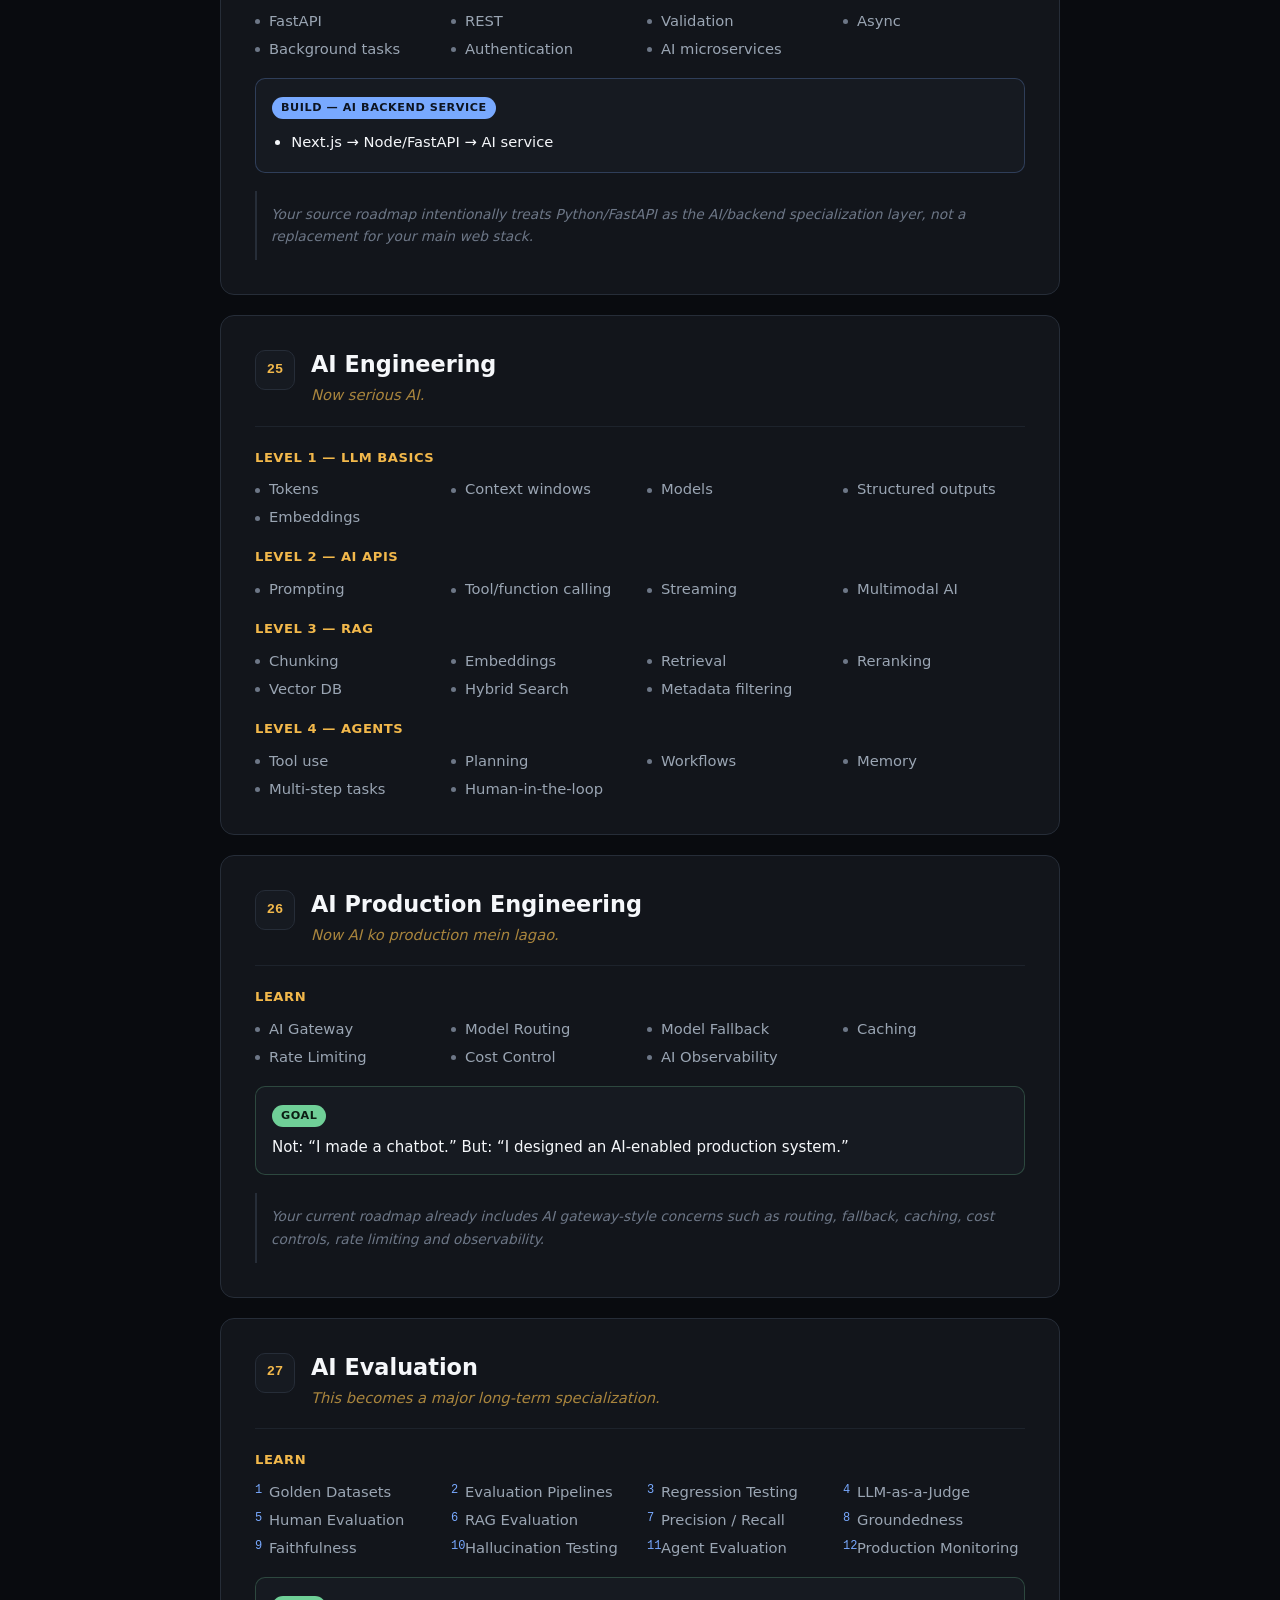
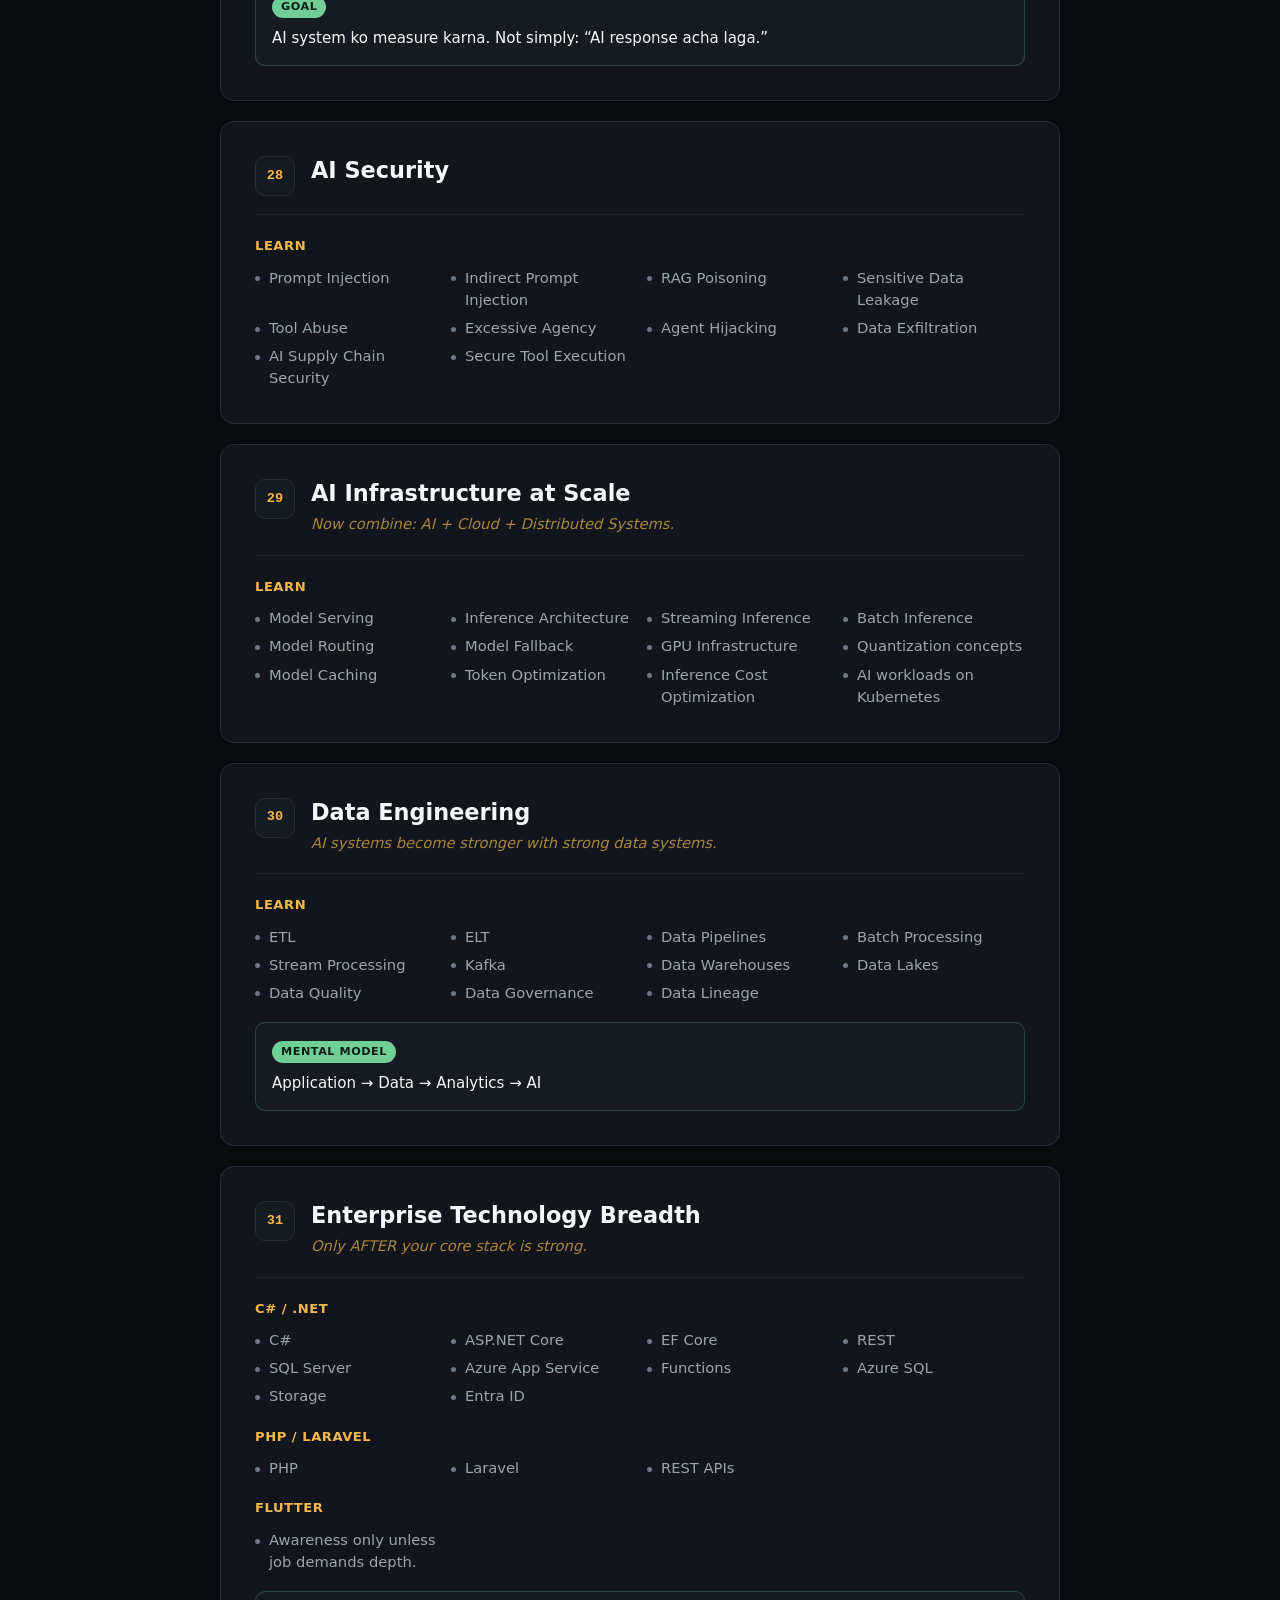
==== commit 8b23318f: "The Roadmap Overview" ====
--- a/Day 0 - Retouch HTML/index.html
+++ b/Day 0 - Retouch HTML/index.html
@@ -3,423 +3,2098 @@
   <head>
     <meta charset="UTF-8" />
     <meta name="viewport" content="width=device-width, initial-scale=1.0" />
-    <title>HTML</title>
+    <title>Full-Stack &amp; AI Engineering Roadmap</title>
     <link rel="stylesheet" href="style.css" />
   </head>
   <body>
-    <h1 class="intro">
-      Check the Roadmap Which i'll follow -- Bellow in Paragraph
-    </h1>
-    <h1>
-      That is the permanent goal of this roadmap. FINAL IDENTITY Full Stack
-      Engineer ↓ Backend / Cloud Engineer ↓ AI Product Engineer ↓ Scalable
-      Systems Engineer.
-    </h1>
-    <p id="roadmap-source" class="roadmap-source">
-      STAGE 1 — COMPUTER + WEB FOUNDATION Pehle ye complete karo A. Internet
-      Internet kaise work karta hai Client / Server IP DNS TCP/IP basics HTTP
-      HTTPS Request / Response Headers Status Codes Cookies Sessions B.
-      Developer Environment VS Code Terminal / CLI Git GitHub Linux basics C.
-      Web Basics HTML5 Semantic HTML Forms Accessibility CSS Box Model Flexbox
-      Grid Responsive Design Typography Build 1. Personal Portfolio 2. Business
-      Landing Page 3. Responsive Product Page EXIT CONDITION Aap bina tutorial
-      ke: responsive website bana sako + GitHub par push + deploy kar sako. 3.
-      STAGE 2 — JAVASCRIPT CORE Is order mein: Fundamentals 1. Variables 2. Data
-      Types 3. Operators 4. Conditions 5. Loops Data 6. Strings 7. Arrays 8.
-      Objects Functions 9. Functions 10. Scope 11. Closures 12. this 13.
-      Callbacks Advanced JavaScript 14. Classes 15. Modules 16. ES6+ 17. Error
-      Handling 18. Debugging Browser 19. DOM 20. DOM Manipulation 21. Events 22.
-      LocalStorage 23. Browser DevTools Async 24. JSON 25. Fetch 26. Promises
-      27. async/await Aapke source roadmap mein bhi JavaScript ko isi type ke
-      core + DOM + async progression ke saath define kiya gaya hai. Projects
-      Project 1: Todo Project 2: Weather Project 3: Notes Project 4: Expense
-      Tracker Project 5: One original app EXIT CONDITION Aap: DOM + Events + API
-      + async/await ko bina copy-paste ke explain aur implement kar sako. 4.
-      STAGE 3 — TYPESCRIPT JavaScript ke baad directly TypeScript. Learn 1.
-      Types 2. Interfaces 3. Type aliases 4. Unions 5. Intersections 6. Generics
-      7. Utility Types 8. Type Narrowing 9. Type-safe functions 10. Type-safe
-      API contracts Project Existing JavaScript app ko TypeScript mein convert
-      karo. EXIT CONDITION Aapko samajh ho: TypeScript kyun hai aur JavaScript
-      se actual engineering benefit kya milta hai. 5. STAGE 4 — REACT Order 1.
-      Components 2. JSX 3. Props 4. State 5. Events 6. Conditional Rendering 7.
-      Lists 8. Forms 9. Hooks 10. useEffect 11. Context 12. Routing 13. API
-      integration 14. State management 15. Component architecture Projects
-      Beginner Todo React Intermediate Dashboard Advanced E-commerce frontend
-      Production-style Auth-based dashboard 6. STAGE 5 — NEXT.JS React ke baad.
-      Learn 1. App Router 2. Routing 3. Layouts 4. Server/Client Components 5.
-      Data Fetching 6. Rendering strategies 7. Route Handlers 8. Middleware 9.
-      Authentication 10. Caching 11. SEO 12. Performance Aapke roadmap mein
-      Next.js ko rendering, server/client boundaries, SEO, caching aur
-      authentication ke saath main frontend stack banaya gaya hai. Project
-      Production Next.js SaaS Frontend Must include: Auth UI Dashboard Forms API
-      integration Responsive design SEO Error/loading states 7. STAGE 6 —
-      BACKEND WITH NODE.JS Ab frontend ke baad backend. Learn in this exact
-      order 1. Node.js 2. HTTP server 3. Express 4. Routing 5. Middleware 6.
-      Controllers 7. Services 8. Validation 9. Error handling 10. Authentication
-      11. Authorization 12. JWT 13. OAuth/OIDC concepts 14. RBAC 15. File
-      uploads 16. Rate limiting 17. API documentation API Design Then learn:
-      REST CRUD Pagination Filtering Sorting API Versioning OpenAPI Webhooks
-      Idempotency Your source roadmap already includes Node/Express, JWT/RBAC,
-      validation, rate limiting and API documentation. Projects 1. Auth API 2.
-      Blog API 3. E-commerce backend 4. Multi-role SaaS backend 8. STAGE 7 —
-      DATABASE ENGINEERING First: PostgreSQL = MASTER Learn in order: 1. SQL 2.
-      Tables 3. Relationships 4. Normalization 5. Constraints 6. Joins 7.
-      Transactions 8. ACID 9. Indexes 10. Query plans 11. Query optimization 12.
-      Locks 13. Isolation levels 14. Connection pooling Then: Redis Cache
-      Sessions Rate limiting Queue basics Distributed locks MongoDB Documents
-      Modeling Indexes Aggregation Use cases The source roadmap already sets
-      PostgreSQL as primary, with Redis and MongoDB as supporting technologies.
-      9. STAGE 8 — FULL STACK ENGINEERING Now combine: Next.js + TypeScript +
-      Node + PostgreSQL + Redis Build ONE serious project Choose: SaaS CRM LMS
-      E-commerce Business Management System It must include: Authentication RBAC
-      Database API Frontend Validation Error handling Testing Deployment EXIT
-      CONDITION You are now a: FULL STACK ENGINEER 10. STAGE 9 — SOFTWARE
-      ENGINEERING Ab coding ko professional level par le jao. Learn Clean Code
-      SOLID Composition Interfaces Design Patterns Refactoring Code Review
-      Documentation Maintainability Testing Order: 1. Unit Testing 2.
-      Integration Testing 3. API Testing 4. E2E Testing 5. Regression Testing 6.
-      Contract Testing Tools: Jest Playwright Postman Source roadmap mein
-      testing + code review + maintainability already included hain; yahan hum
-      unko structured sequence de rahe hain. 11. STAGE 10 — SECURITY ENGINEERING
-      University ke Information Security ko industry level par apply karo. Learn
-      Application Security OWASP Top 10 Authentication Authorization Input
-      Validation Secure APIs Secure Headers Dependency Security Secrets
-      Management Encryption TLS Identity OAuth 2.0 OpenID Connect RBAC ABAC
-      Advanced Threat Modeling Zero Trust Identity Architecture Supply Chain
-      Security 12. STAGE 11 — LINUX + DEVOPS Linux CLI Files Permissions
-      Processes Services Networking SSH Logs Shell scripting Docker Order: 1.
-      Images 2. Containers 3. Volumes 4. Networks 5. Dockerfile 6. Multi-stage
-      builds 7. Production containers CI/CD GitHub Actions Automated tests
-      Builds Deployments Environment variables Secrets Rollbacks 13. STAGE 12 —
-      CLOUD AWS = PRIMARY Learn in this order: 1. IAM 2. VPC 3. EC2 4. S3 5. RDS
-      6. Load Balancer 7. CloudFront 8. Route 53 9. ElastiCache 10. Lambda 11.
-      SQS/SNS 12. CloudWatch 13. Secrets Manager Azure = SECONDARY Because ACCP
-      exposes you to Azure: App Service Azure Functions Azure Storage Azure SQL
-      Azure Container Apps Azure Monitor Entra ID Rule AWS deeply → Azure
-      conceptually → GCP only when needed. 14. STAGE 13 — INFRASTRUCTURE AS CODE
-      Now Terraform. Learn 1. Providers 2. Resources 3. Variables 4. Modules 5.
-      State 6. Remote State 7. Environments 8. Infrastructure versioning Goal
-      Git commit → infrastructure reproducibly create ho. 15. STAGE 14 —
-      KUBERNETES Docker ke baad Kubernetes. Learn 1. Kubernetes architecture 2.
-      Pods 3. Deployments 4. Services 5. Ingress 6. ConfigMaps 7. Secrets 8.
-      Namespaces 9. Volumes 10. Health checks 11. Autoscaling 12. Helm Then:
-      GitOps Platform Engineering Internal Developer Platforms 16. STAGE 15 —
-      LLD Ab architecture ka first serious level. Learn OOP design SOLID
-      Interfaces Composition Abstraction Design Patterns Machine Coding Practice
-      1. Parking Lot 2. ATM 3. Elevator 4. Splitwise 5. Cache 6. Rate Limiter 7.
-      Inventory 8. Ride/Food Ordering 17. STAGE 16 — HLD / SYSTEM DESIGN Now
-      Think Scalable starts. Learn Core Scalability Load Balancing CDN Caching
-      Queues Replication Sharding Consistency CAP PACELC Communication REST
-      GraphQL gRPC WebSockets Practice Systems 1. URL Shortener 2. Instagram 3.
-      WhatsApp 4. YouTube 5. Uber 6. Notification System 7. Feed System Aapke
-      source roadmap mein HLD ke ye core areas already present hain; ab sequence
-      ka next step detailed distributed architecture hai. 18. STAGE 17 —
-      DISTRIBUTED SYSTEMS Ye aapki Think Scalable identity ka central part hai.
-      Messaging Kafka RabbitMQ concepts Producers Consumers Consumer Groups Dead
-      Letter Queues Patterns Event-Driven Architecture Saga Outbox Pattern CQRS
-      Event Sourcing Idempotency Distributed Locks Backpressure Retry +
-      Exponential Backoff Circuit Breaker Bulkhead Graceful Degradation
-      Architecture Modular Monolith Microservices Service Boundaries Service
-      Discovery API Gateway Your current roadmap already identifies these as the
-      next distributed-systems layer. 19. STAGE 18 — DOMAIN-DRIVEN DESIGN Now
-      business ko architecture mein convert karna seekho. Learn Domain-Driven
-      Design Bounded Contexts Entities Value Objects Aggregates Domain Events
-      Context Mapping Ubiquitous Language Mental model Business problem → domain
-      → boundaries → services → data → APIs 20. STAGE 19 — OBSERVABILITY + SRE
-      System banana enough nahi. System ko samajhna aur operate karna bhi aana
-      chahiye. Observability Logs Metrics Traces Distributed Tracing Correlation
-      IDs Alerts Tools: OpenTelemetry Prometheus Grafana SRE SLI SLO SLA Error
-      Budgets Incident Response Postmortems Fault Tolerance Reliability 21.
-      STAGE 20 — PERFORMANCE ENGINEERING Ab poochna hai: "System kitna load
-      handle karega?" Learn: Load Testing Stress Testing Benchmarking Profiling
-      Bottleneck Analysis Connection Pooling Query Optimization Cache Strategy
-      Latency Budgets Throughput Capacity Planning Metrics: P50 P95 P99
-      Requests/sec Concurrent Users Availability Error Rate 22. STAGE 21 — HIGH
-      AVAILABILITY + DISASTER RECOVERY Learn: Backups Failover High Availability
-      Active/Passive Active/Active Multi-region Disaster Recovery RTO RPO
-      Business Continuity 23. STAGE 22 — CLOUD COST / FINOPS Scalable system ka
-      matlab sirf high traffic nahi. Economically scalable system bhi chahiye.
-      Learn: Cloud pricing Cost estimation Resource utilization Cost
-      optimization Cost per request Cost per user Cost per AI inference Capacity
-      planning FinOps 24. STAGE 23 — PYTHON Ab Python ko second major
-      engineering language banao. Learn 1. Python fundamentals 2. OOP 3. Modules
-      4. Typing 5. Virtual environments 6. Package management 7. Async
-      programming 8. Clean architecture 9. Background jobs 25. STAGE 24 —
-      FASTAPI Python ke immediately baad. Learn: FastAPI REST Validation Async
-      Background tasks Authentication AI microservices Build: AI Backend Service
-      Next.js → Node/FastAPI → AI service Your source roadmap intentionally
-      treats Python/FastAPI as the AI/backend specialization layer, not a
-      replacement for your main web stack. 26. STAGE 25 — AI ENGINEERING Now
-      serious AI. Level 1 — LLM Basics Tokens Context windows Models Structured
-      outputs Embeddings Level 2 — AI APIs Prompting Tool/function calling
-      Streaming Multimodal AI Level 3 — RAG Chunking Embeddings Retrieval
-      Reranking Vector DB Hybrid Search Metadata filtering Level 4 — Agents Tool
-      use Planning Workflows Memory Multi-step tasks Human-in-the-loop 27. STAGE
-      26 — AI PRODUCTION ENGINEERING Now AI ko production mein lagao. Learn: AI
-      Gateway Model Routing Model Fallback Caching Rate Limiting Cost Control AI
-      Observability Goal Not: "I made a chatbot." But: "I designed an AI-enabled
-      production system." Your current roadmap already includes AI gateway-style
-      concerns such as routing, fallback, caching, cost controls, rate limiting
-      and observability. 28. STAGE 27 — AI EVALUATION This becomes a major
-      long-term specialization. Learn: 1. Golden Datasets 2. Evaluation
-      Pipelines 3. Regression Testing 4. LLM-as-a-Judge 5. Human Evaluation 6.
-      RAG Evaluation 7. Precision / Recall 8. Groundedness 9. Faithfulness 10.
-      Hallucination Testing 11. Agent Evaluation 12. Production Monitoring Goal
-      AI system ko measure karna. Not simply: "AI response acha laga." 29. STAGE
-      28 — AI SECURITY Learn: Prompt Injection Indirect Prompt Injection RAG
-      Poisoning Sensitive Data Leakage Tool Abuse Excessive Agency Agent
-      Hijacking Data Exfiltration AI Supply Chain Security Secure Tool Execution
-      30. STAGE 29 — AI INFRASTRUCTURE AT SCALE Now combine: AI + Cloud +
-      Distributed Systems Learn: Model Serving Inference Architecture Streaming
-      Inference Batch Inference Model Routing Model Fallback GPU Infrastructure
-      Quantization concepts Model Caching Token Optimization Inference Cost
-      Optimization AI workloads on Kubernetes 31. STAGE 30 — DATA ENGINEERING AI
-      systems become stronger with strong data systems. Learn: ETL ELT Data
-      Pipelines Batch Processing Stream Processing Kafka Data Warehouses Data
-      Lakes Data Quality Data Governance Data Lineage Mental model: Application
-      → Data → Analytics → AI 32. STAGE 31 — ENTERPRISE TECHNOLOGY BREADTH Only
-      AFTER your core stack is strong. C# / .NET C# ASP.NET Core EF Core REST
-      SQL Server Azure App Service Functions Azure SQL Storage Entra ID PHP /
-      Laravel PHP Laravel REST APIs Flutter Awareness only unless job demands
-      depth. Rule These are: breadth technologies not core technologies. 33.
-      STAGE 32 — MOBILE After web + backend: React Native + Expo Learn:
-      Navigation APIs Authentication Storage Push Notifications Mobile
-      architecture Build: Chat E-commerce Productivity app 34. STAGE 33 —
-      PRODUCT ENGINEERING At this level coding alone is not enough. Learn:
-      Problem Discovery Requirements User Stories MVP Prioritization Metrics
-      User Feedback Product Analytics Technical Feasibility Business Impact
-      Always ask: What problem are we solving? For whom? Why this architecture?
-      How will success be measured? 35. STAGE 34 — ARCHITECTURE DECISION MAKING
-      Learn to write: ADRs Alternatives Trade-offs Risks Cost Scalability
-      Security Maintainability Build vs Buy Technology Selection This transforms
-      you from: Developer who writes code into: Engineer who makes technical
-      decisions. 36. STAGE 35 — PROFESSIONAL / LEADERSHIP TRACK Continuous
-      track. Communication English Technical Writing Documentation Presentations
-      Leadership Estimation Delegation Mentoring Stakeholder Communication
-      Technical Decision Making Thinking Critical Thinking Root Cause Analysis
-      Systems Thinking Trade-off Analysis Product User Needs Business Objectives
-      Metrics Prioritization 37. PROJECT LADDER — EXACTLY KYA BANANA HAI Level 1
-      — Beginner 1. Portfolio 2. Todo 3. Weather 4. Notes 5. Expense Tracker
-      Level 2 — Full Stack 6. E-commerce 7. CRM 8. LMS 9. SaaS 10. Business
-      Management System Level 3 — AI 11. AI Chatbot 12. PDF RAG 13. AI Research
-      Assistant 14. AI Automation Platform Level 4 — Scalable Systems 15.
-      Notification System 16. Event-Driven Order System 17. Social Feed 18.
-      Real-time Collaboration System Level 5 — Architect 19. Multi-tenant SaaS
-      20. AI Agent Platform 21. Production AI Platform 22. AI Platform with
-      Evaluation + Security + Observability + Cost Controls 38. ONE FINAL
-      CAPSTONE Final project must combine: Next.js TypeScript Node/FastAPI
-      PostgreSQL Redis Kafka Docker Kubernetes Terraform AWS Authentication RBAC
-      CI/CD Observability RAG Agents AI Evaluation AI Security Architecture
-      Users ↓ Next.js ↓ API Gateway ↓ Backend Services ↓ PostgreSQL + Redis +
-      Kafka ↓ AI Orchestrator ↓ LLM + RAG + Tools ↓ Evaluation ↓ Security /
-      Guardrails ↓ Observability ↓ Kubernetes + AWS This is your architecture
-      proof, not just another portfolio project. The source roadmap already
-      identifies essentially this final combination as the capstone direction.
-      39. DEGREE KO ROADMAP KE SAATH KAISE CHALANA HAI Semester 1–2 University:
-      Programming + OOP + DB + Math Roadmap: Git + Linux + HTML + CSS + JS
-      Semester 3 University: DSA + Networks + Computer Organization Roadmap:
-      TypeScript + React + Next + Networking depth Semester 4 University: AI +
-      Security + Software Engineering Roadmap: Backend + Testing + Security + AI
-      basics Semester 5 University: OS + System Analysis + Statistics Roadmap:
-      Linux + concurrency + architecture + data Semester 6 University:
-      Parallel/Distributed Computing + MIS + ERP Roadmap: Cloud + distributed
-      systems + enterprise architecture Semester 7 University: Algorithms +
-      Project Management + FYP-I Roadmap: HLD + advanced DSA + capstone
-      architecture Semester 8 University: FYP-II + Internship + Professional
-      Practices Roadmap: Production project + deployment + industry portfolio
-      40. YEAR-BY-YEAR SIMPLE VERSION 2026 WEB ENGINEER HTML → CSS → JS → DOM →
-      Git → TypeScript → React → Next.js 2027 FULL STACK ENGINEER Node → Express
-      → REST → Auth → PostgreSQL → Redis → Testing → Python → FastAPI 2028
-      PRODUCTION ENGINEER Linux → Docker → CI/CD → AWS → Terraform → Kubernetes
-      → Security → Observability 2029 SCALABLE SYSTEMS ENGINEER LLD → HLD →
-      Distributed Systems → Kafka → DDD → Event-Driven → Microservices → SRE →
-      Performance → DR → FinOps 2030 AI SYSTEMS ENGINEER LLMs → RAG → Agents →
-      Tools → Evaluation → Guardrails → AI Security → AI Observability → AI
-      Infrastructure 2031–2035+ ARCHITECT / TECHNICAL LEADER Enterprise
-      Architecture → Platform Engineering → AI Architecture → Technical Strategy
-      → AI Governance → Leadership → Business/Technology Strategy 41. WHAT TO
-      MASTER / WHAT TO UNDERSTAND 🔴 MASTER DEEPLY JavaScript TypeScript React
-      Next.js Node.js PostgreSQL Python FastAPI AWS Docker Kubernetes Terraform
-      System Design Distributed Systems AI Engineering 🟡 STRONG UNDERSTANDING
-      Redis MongoDB Kafka Azure Security Observability SRE DDD Microservices
-      Data Engineering AI Security AI Evaluation 🟢 JOB/DEMAND BASED C# .NET SQL
-      Server PHP Laravel Flutter 42. WHAT NOT TO DO Don't do this: React → Vue →
-      Angular → Svelte → Flutter → PHP → Laravel → C# → Java → Go → Rust without
-      depth. Don't do this: 20 tutorials + 0 deployed projects Don't do this:
-      AI-generated code + no understanding Don't do this: Microservices before
-      understanding a good monolith Don't do this: Kubernetes before
-      Docker/Linux Don't do this: AI agents before APIs/RAG/backend fundamentals
-      Don't do this: System design before actual systems experience 43. THE
-      LEARNING LOOP For EVERY major topic: STEP 1 Learn concept STEP 2 Write
-      code yourself STEP 3 Use AI to accelerate STEP 4 Verify AI output STEP 5
-      Build mini-project STEP 6 Build real project STEP 7 Deploy STEP 8 Test
-      STEP 9 Document STEP 10 Think: How would I scale this 10×? This is your
-      permanent learning system. 44. THINK SCALABLE CHECKLIST Har serious
-      project mein ye questions poochne hain: Traffic What if users become 10×?
-      Database What if DB becomes the bottleneck? Cache What should be cached?
-      Reliability What if a service fails? Networking What if latency increases?
-      Security What if an attacker gets access? Observability How will I know
-      something broke? Cost What if traffic doubles? AI What if model cost
-      doubles? AI Reliability What if model produces a wrong answer?
-      Architecture Can this component scale independently? 45. FINAL CAREER
-      EVOLUTION LEVEL 1 Can build websites ↓ LEVEL 2 Can build full-stack
-      applications ↓ LEVEL 3 Can build production software ↓ LEVEL 4 Can design
-      scalable systems ↓ LEVEL 5 Can build AI-powered products ↓ LEVEL 6 Can
-      combine AI + distributed systems + cloud ↓ LEVEL 7 Can make architecture
-      decisions ↓ LEVEL 8 Can lead teams and technical strategy ↓ FINAL TARGET
-      AI SYSTEMS ARCHITECT / FUTURE TECHNOLOGY LEADER 46. THE ONE-LINE ROADMAP
-      CS Foundation → Web → JavaScript → TypeScript → React → Next.js → Node →
-      PostgreSQL → Full Stack → Testing → Security → Linux → Docker → AWS →
-      Terraform → Kubernetes → LLD → HLD → Distributed Systems → Kafka → DDD →
-      SRE → Observability → Performance → DR → FinOps → Python → FastAPI → LLMs
-      → RAG → Agents → Evaluation → AI Security → AI Infrastructure → Data
-      Engineering → Architecture → Leadership 47. FINAL DESTINATION By 2035+,
-      you should not merely be able to say: "I know React." You should be able
-      to say: "I can take a real business problem, design the architecture,
-      build the frontend and backend, design the data layer, integrate AI,
-      secure the system, deploy it to cloud, automate infrastructure, monitor
-      production, handle failures, optimize cost and performance, evaluate AI
-      quality, scale the system, and lead the technical direction." That is the
-      permanent goal of this roadmap. FINAL IDENTITY Full Stack Engineer ↓
-      Backend / Cloud Engineer ↓ AI Product Engineer ↓ Scalable Systems Engineer
-    </p>
+    <header class="page-intro">
+      <p class="eyebrow">Check the roadmap which I&rsquo;ll follow</p>
+      <h1>
+        Full Stack Engineer
+        <span class="arrow" aria-hidden="true">&rarr;</span> Backend / Cloud
+        Engineer <span class="arrow" aria-hidden="true">&rarr;</span> AI Product
+        Engineer <span class="arrow" aria-hidden="true">&rarr;</span> Scalable
+        Systems Engineer
+      </h1>
+      <p class="page-intro-sub">That is the permanent goal of this roadmap.</p>
+    </header>
+
     <main
-      id="formatted-roadmap"
       class="roadmap-container"
-      aria-live="polite"
-    ></main>
+      aria-label="Full-stack and AI engineering roadmap"
+    >
+      <section class="roadmap-intro" aria-labelledby="roadmap-heading">
+        <h2 id="roadmap-heading">Full-Stack &amp; AI Engineering Roadmap</h2>
+        <p>
+          35 stages, in order, from web foundations to AI systems architecture
+          &mdash; followed by the project ladder, capstone, degree mapping, and
+          career targets below.
+        </p>
+      </section>
 
-    <script>
-      document.addEventListener("DOMContentLoaded", () => {
-        const source = document.getElementById("roadmap-source");
-        const output = document.getElementById("formatted-roadmap");
+      <div class="stage-sequence" aria-label="Roadmap stages, in order">
+        <article class="stage" id="stage-1" aria-labelledby="stage-1-title">
+          <header class="stage-header">
+            <span class="stage-badge">01</span>
+            <div class="stage-heading">
+              <h2 id="stage-1-title">Computer + Web Foundation</h2>
+              <p class="stage-intro">Pehle ye complete karo.</p>
+            </div>
+          </header>
+          <div class="stage-body">
+            <div class="topic-group">
+              <h3>A. Internet</h3>
+              <ul class="topic-list">
+                <li>Internet kaise work karta hai</li>
+                <li>Client / Server</li>
+                <li>IP</li>
+                <li>DNS</li>
+                <li>TCP/IP basics</li>
+                <li>HTTP</li>
+                <li>HTTPS</li>
+                <li>Request / Response</li>
+                <li>Headers</li>
+                <li>Status Codes</li>
+                <li>Cookies</li>
+                <li>Sessions</li>
+              </ul>
+            </div>
+            <div class="topic-group">
+              <h3>B. Developer Environment</h3>
+              <ul class="topic-list">
+                <li>VS Code</li>
+                <li>Terminal / CLI</li>
+                <li>Git</li>
+                <li>GitHub</li>
+                <li>Linux basics</li>
+              </ul>
+            </div>
+            <div class="topic-group">
+              <h3>C. Web Basics</h3>
+              <ul class="topic-list">
+                <li>HTML5</li>
+                <li>Semantic HTML</li>
+                <li>Forms</li>
+                <li>Accessibility</li>
+                <li>CSS</li>
+                <li>Box Model</li>
+                <li>Flexbox</li>
+                <li>Grid</li>
+                <li>Responsive Design</li>
+                <li>Typography</li>
+              </ul>
+            </div>
+            <div class="callout callout-build">
+              <span class="callout-label">Build</span>
+              <ol class="build-list">
+                <li>Personal Portfolio</li>
+                <li>Business Landing Page</li>
+                <li>Responsive Product Page</li>
+              </ol>
+            </div>
+            <div class="callout callout-exit">
+              <span class="callout-label">Exit Condition</span>
+              <p>
+                Aap bina tutorial ke: responsive website bana sako + GitHub par
+                push + deploy kar sako.
+              </p>
+            </div>
+          </div>
+        </article>
+        <article class="stage" id="stage-2" aria-labelledby="stage-2-title">
+          <header class="stage-header">
+            <span class="stage-badge">02</span>
+            <div class="stage-heading">
+              <h2 id="stage-2-title">JavaScript Core</h2>
+              <p class="stage-intro">Is order mein:</p>
+            </div>
+          </header>
+          <div class="stage-body">
+            <div class="topic-group">
+              <h3>Fundamentals</h3>
+              <ol class="topic-list">
+                <li>Variables</li>
+                <li>Data Types</li>
+                <li>Operators</li>
+                <li>Conditions</li>
+                <li>Loops</li>
+              </ol>
+            </div>
+            <div class="topic-group">
+              <h3>Data</h3>
+              <ol class="topic-list">
+                <li>Strings</li>
+                <li>Arrays</li>
+                <li>Objects</li>
+              </ol>
+            </div>
+            <div class="topic-group">
+              <h3>Functions</h3>
+              <ol class="topic-list">
+                <li>Functions</li>
+                <li>Scope</li>
+                <li>Closures</li>
+                <li>this</li>
+                <li>Callbacks</li>
+              </ol>
+            </div>
+            <div class="topic-group">
+              <h3>Advanced JavaScript</h3>
+              <ol class="topic-list">
+                <li>Classes</li>
+                <li>Modules</li>
+                <li>ES6+</li>
+                <li>Error Handling</li>
+                <li>Debugging</li>
+              </ol>
+            </div>
+            <div class="topic-group">
+              <h3>Browser</h3>
+              <ol class="topic-list">
+                <li>DOM</li>
+                <li>DOM Manipulation</li>
+                <li>Events</li>
+                <li>LocalStorage</li>
+                <li>Browser DevTools</li>
+              </ol>
+            </div>
+            <div class="topic-group">
+              <h3>Async</h3>
+              <ol class="topic-list">
+                <li>JSON</li>
+                <li>Fetch</li>
+                <li>Promises</li>
+                <li>async/await</li>
+              </ol>
+            </div>
+            <p class="stage-note">
+              Aapke source roadmap mein bhi JavaScript ko isi type ke core + DOM
+              + async progression ke saath define kiya gaya hai.
+            </p>
+            <div class="callout callout-build">
+              <span class="callout-label">Projects</span>
+              <ol class="build-list">
+                <li>Project 1: Todo</li>
+                <li>Project 2: Weather</li>
+                <li>Project 3: Notes</li>
+                <li>Project 4: Expense Tracker</li>
+                <li>Project 5: One original app</li>
+              </ol>
+            </div>
+            <div class="callout callout-exit">
+              <span class="callout-label">Exit Condition</span>
+              <p>
+                Aap: DOM + Events + API + async/await ko bina copy-paste ke
+                explain aur implement kar sako.
+              </p>
+            </div>
+          </div>
+        </article>
+        <article class="stage" id="stage-3" aria-labelledby="stage-3-title">
+          <header class="stage-header">
+            <span class="stage-badge">03</span>
+            <div class="stage-heading">
+              <h2 id="stage-3-title">TypeScript</h2>
+              <p class="stage-intro">JavaScript ke baad directly TypeScript.</p>
+            </div>
+          </header>
+          <div class="stage-body">
+            <div class="topic-group">
+              <h3>Learn</h3>
+              <ol class="topic-list">
+                <li>Types</li>
+                <li>Interfaces</li>
+                <li>Type aliases</li>
+                <li>Unions</li>
+                <li>Intersections</li>
+                <li>Generics</li>
+                <li>Utility Types</li>
+                <li>Type Narrowing</li>
+                <li>Type-safe functions</li>
+                <li>Type-safe API contracts</li>
+              </ol>
+            </div>
+            <div class="callout callout-build">
+              <span class="callout-label">Project</span>
+              <ul class="build-list">
+                <li>
+                  Existing JavaScript app ko TypeScript mein convert karo.
+                </li>
+              </ul>
+            </div>
+            <div class="callout callout-exit">
+              <span class="callout-label">Exit Condition</span>
+              <p>
+                Aapko samajh ho: TypeScript kyun hai aur JavaScript se actual
+                engineering benefit kya milta hai.
+              </p>
+            </div>
+          </div>
+        </article>
+        <article class="stage" id="stage-4" aria-labelledby="stage-4-title">
+          <header class="stage-header">
+            <span class="stage-badge">04</span>
+            <div class="stage-heading">
+              <h2 id="stage-4-title">React</h2>
+              <p class="stage-intro">Order</p>
+            </div>
+          </header>
+          <div class="stage-body">
+            <div class="topic-group">
+              <h3>Order</h3>
+              <ol class="topic-list">
+                <li>Components</li>
+                <li>JSX</li>
+                <li>Props</li>
+                <li>State</li>
+                <li>Events</li>
+                <li>Conditional Rendering</li>
+                <li>Lists</li>
+                <li>Forms</li>
+                <li>Hooks</li>
+                <li>useEffect</li>
+                <li>Context</li>
+                <li>Routing</li>
+                <li>API integration</li>
+                <li>State management</li>
+                <li>Component architecture</li>
+              </ol>
+            </div>
+            <div class="callout callout-build">
+              <span class="callout-label">Projects</span>
+              <ul class="build-list">
+                <li>Beginner — Todo React</li>
+                <li>Intermediate — Dashboard</li>
+                <li>Advanced — E-commerce frontend</li>
+                <li>Production-style — Auth-based dashboard</li>
+              </ul>
+            </div>
+          </div>
+        </article>
+        <article class="stage" id="stage-5" aria-labelledby="stage-5-title">
+          <header class="stage-header">
+            <span class="stage-badge">05</span>
+            <div class="stage-heading">
+              <h2 id="stage-5-title">Next.js</h2>
+              <p class="stage-intro">React ke baad.</p>
+            </div>
+          </header>
+          <div class="stage-body">
+            <div class="topic-group">
+              <h3>Learn</h3>
+              <ol class="topic-list">
+                <li>App Router</li>
+                <li>Routing</li>
+                <li>Layouts</li>
+                <li>Server/Client Components</li>
+                <li>Data Fetching</li>
+                <li>Rendering strategies</li>
+                <li>Route Handlers</li>
+                <li>Middleware</li>
+                <li>Authentication</li>
+                <li>Caching</li>
+                <li>SEO</li>
+                <li>Performance</li>
+              </ol>
+            </div>
+            <p class="stage-note">
+              Aapke roadmap mein Next.js ko rendering, server/client boundaries,
+              SEO, caching aur authentication ke saath main frontend stack
+              banaya gaya hai.
+            </p>
+            <div class="callout callout-build">
+              <span class="callout-label"
+                >Project — Production Next.js SaaS Frontend (must include)</span
+              >
+              <ul class="build-list">
+                <li>Auth UI</li>
+                <li>Dashboard</li>
+                <li>Forms</li>
+                <li>API integration</li>
+                <li>Responsive design</li>
+                <li>SEO</li>
+                <li>Error/loading states</li>
+              </ul>
+            </div>
+          </div>
+        </article>
+        <article class="stage" id="stage-6" aria-labelledby="stage-6-title">
+          <header class="stage-header">
+            <span class="stage-badge">06</span>
+            <div class="stage-heading">
+              <h2 id="stage-6-title">Backend with Node.js</h2>
+              <p class="stage-intro">
+                Ab frontend ke baad backend. Learn in this exact order.
+              </p>
+            </div>
+          </header>
+          <div class="stage-body">
+            <div class="topic-group">
+              <h3>Learn</h3>
+              <ol class="topic-list">
+                <li>Node.js</li>
+                <li>HTTP server</li>
+                <li>Express</li>
+                <li>Routing</li>
+                <li>Middleware</li>
+                <li>Controllers</li>
+                <li>Services</li>
+                <li>Validation</li>
+                <li>Error handling</li>
+                <li>Authentication</li>
+                <li>Authorization</li>
+                <li>JWT</li>
+                <li>OAuth/OIDC concepts</li>
+                <li>RBAC</li>
+                <li>File uploads</li>
+                <li>Rate limiting</li>
+                <li>API documentation</li>
+              </ol>
+            </div>
+            <div class="topic-group">
+              <h3>API Design — then learn</h3>
+              <ul class="topic-list">
+                <li>REST</li>
+                <li>CRUD</li>
+                <li>Pagination</li>
+                <li>Filtering</li>
+                <li>Sorting</li>
+                <li>API Versioning</li>
+                <li>OpenAPI</li>
+                <li>Webhooks</li>
+                <li>Idempotency</li>
+              </ul>
+            </div>
+            <p class="stage-note">
+              Your source roadmap already includes Node/Express, JWT/RBAC,
+              validation, rate limiting and API documentation.
+            </p>
+            <div class="callout callout-build">
+              <span class="callout-label">Projects</span>
+              <ol class="build-list">
+                <li>Auth API</li>
+                <li>Blog API</li>
+                <li>E-commerce backend</li>
+                <li>Multi-role SaaS backend</li>
+              </ol>
+            </div>
+          </div>
+        </article>
+        <article class="stage" id="stage-7" aria-labelledby="stage-7-title">
+          <header class="stage-header">
+            <span class="stage-badge">07</span>
+            <div class="stage-heading">
+              <h2 id="stage-7-title">Database Engineering</h2>
+              <p class="stage-intro">First: PostgreSQL = MASTER.</p>
+            </div>
+          </header>
+          <div class="stage-body">
+            <div class="topic-group">
+              <h3>Learn in order</h3>
+              <ol class="topic-list">
+                <li>SQL</li>
+                <li>Tables</li>
+                <li>Relationships</li>
+                <li>Normalization</li>
+                <li>Constraints</li>
+                <li>Joins</li>
+                <li>Transactions</li>
+                <li>ACID</li>
+                <li>Indexes</li>
+                <li>Query plans</li>
+                <li>Query optimization</li>
+                <li>Locks</li>
+                <li>Isolation levels</li>
+                <li>Connection pooling</li>
+              </ol>
+            </div>
+            <div class="topic-group">
+              <h3>Then — Redis</h3>
+              <ul class="topic-list">
+                <li>Cache</li>
+                <li>Sessions</li>
+                <li>Rate limiting</li>
+                <li>Queue basics</li>
+                <li>Distributed locks</li>
+              </ul>
+            </div>
+            <div class="topic-group">
+              <h3>MongoDB</h3>
+              <ul class="topic-list">
+                <li>Documents</li>
+                <li>Modeling</li>
+                <li>Indexes</li>
+                <li>Aggregation</li>
+                <li>Use cases</li>
+              </ul>
+            </div>
+            <p class="stage-note">
+              The source roadmap already sets PostgreSQL as primary, with Redis
+              and MongoDB as supporting technologies.
+            </p>
+          </div>
+        </article>
+        <article class="stage" id="stage-8" aria-labelledby="stage-8-title">
+          <header class="stage-header">
+            <span class="stage-badge">08</span>
+            <div class="stage-heading">
+              <h2 id="stage-8-title">Full Stack Engineering</h2>
+              <p class="stage-intro">
+                Now combine: Next.js + TypeScript + Node + PostgreSQL + Redis.
+                Build ONE serious project.
+              </p>
+            </div>
+          </header>
+          <div class="stage-body">
+            <div class="topic-group">
+              <h3>Choose</h3>
+              <ul class="topic-list">
+                <li>SaaS</li>
+                <li>CRM</li>
+                <li>LMS</li>
+                <li>E-commerce</li>
+                <li>Business Management System</li>
+              </ul>
+            </div>
+            <div class="topic-group">
+              <h3>Must include</h3>
+              <ul class="topic-list">
+                <li>Authentication</li>
+                <li>RBAC</li>
+                <li>Database</li>
+                <li>API</li>
+                <li>Frontend</li>
+                <li>Validation</li>
+                <li>Error handling</li>
+                <li>Testing</li>
+                <li>Deployment</li>
+              </ul>
+            </div>
+            <div class="callout callout-exit">
+              <span class="callout-label">Exit Condition</span>
+              <p>You are now a: FULL STACK ENGINEER</p>
+            </div>
+          </div>
+        </article>
+        <article class="stage" id="stage-9" aria-labelledby="stage-9-title">
+          <header class="stage-header">
+            <span class="stage-badge">09</span>
+            <div class="stage-heading">
+              <h2 id="stage-9-title">Software Engineering</h2>
+              <p class="stage-intro">
+                Ab coding ko professional level par le jao.
+              </p>
+            </div>
+          </header>
+          <div class="stage-body">
+            <div class="topic-group">
+              <h3>Learn</h3>
+              <ul class="topic-list">
+                <li>Clean Code</li>
+                <li>SOLID</li>
+                <li>Composition</li>
+                <li>Interfaces</li>
+                <li>Design Patterns</li>
+                <li>Refactoring</li>
+                <li>Code Review</li>
+                <li>Documentation</li>
+                <li>Maintainability</li>
+              </ul>
+            </div>
+            <div class="topic-group">
+              <h3>Testing order</h3>
+              <ol class="topic-list">
+                <li>Unit Testing</li>
+                <li>Integration Testing</li>
+                <li>API Testing</li>
+                <li>E2E Testing</li>
+                <li>Regression Testing</li>
+                <li>Contract Testing</li>
+              </ol>
+            </div>
+            <div class="topic-group">
+              <h3>Tools</h3>
+              <ul class="topic-list">
+                <li>Jest</li>
+                <li>Playwright</li>
+                <li>Postman</li>
+              </ul>
+            </div>
+            <p class="stage-note">
+              Source roadmap mein testing + code review + maintainability
+              already included hain; yahan hum unko structured sequence de rahe
+              hain.
+            </p>
+          </div>
+        </article>
+        <article class="stage" id="stage-10" aria-labelledby="stage-10-title">
+          <header class="stage-header">
+            <span class="stage-badge">10</span>
+            <div class="stage-heading">
+              <h2 id="stage-10-title">Security Engineering</h2>
+              <p class="stage-intro">
+                University ke Information Security ko industry level par apply
+                karo.
+              </p>
+            </div>
+          </header>
+          <div class="stage-body">
+            <div class="topic-group">
+              <h3>Application Security</h3>
+              <ul class="topic-list">
+                <li>OWASP Top 10</li>
+                <li>Authentication</li>
+                <li>Authorization</li>
+                <li>Input Validation</li>
+                <li>Secure APIs</li>
+                <li>Secure Headers</li>
+                <li>Dependency Security</li>
+                <li>Secrets Management</li>
+                <li>Encryption</li>
+                <li>TLS</li>
+              </ul>
+            </div>
+            <div class="topic-group">
+              <h3>Identity</h3>
+              <ul class="topic-list">
+                <li>OAuth 2.0</li>
+                <li>OpenID Connect</li>
+                <li>RBAC</li>
+                <li>ABAC</li>
+              </ul>
+            </div>
+            <div class="topic-group">
+              <h3>Advanced</h3>
+              <ul class="topic-list">
+                <li>Threat Modeling</li>
+                <li>Zero Trust</li>
+                <li>Identity Architecture</li>
+                <li>Supply Chain Security</li>
+              </ul>
+            </div>
+          </div>
+        </article>
+        <article class="stage" id="stage-11" aria-labelledby="stage-11-title">
+          <header class="stage-header">
+            <span class="stage-badge">11</span>
+            <div class="stage-heading">
+              <h2 id="stage-11-title">Linux + DevOps</h2>
+            </div>
+          </header>
+          <div class="stage-body">
+            <div class="topic-group">
+              <h3>Linux</h3>
+              <ul class="topic-list">
+                <li>CLI</li>
+                <li>Files</li>
+                <li>Permissions</li>
+                <li>Processes</li>
+                <li>Services</li>
+                <li>Networking</li>
+                <li>SSH</li>
+                <li>Logs</li>
+                <li>Shell scripting</li>
+              </ul>
+            </div>
+            <div class="topic-group">
+              <h3>Docker — order</h3>
+              <ol class="topic-list">
+                <li>Images</li>
+                <li>Containers</li>
+                <li>Volumes</li>
+                <li>Networks</li>
+                <li>Dockerfile</li>
+                <li>Multi-stage builds</li>
+                <li>Production containers</li>
+              </ol>
+            </div>
+            <div class="topic-group">
+              <h3>CI/CD</h3>
+              <ul class="topic-list">
+                <li>GitHub Actions</li>
+                <li>Automated tests</li>
+                <li>Builds</li>
+                <li>Deployments</li>
+                <li>Environment variables</li>
+                <li>Secrets</li>
+                <li>Rollbacks</li>
+              </ul>
+            </div>
+          </div>
+        </article>
+        <article class="stage" id="stage-12" aria-labelledby="stage-12-title">
+          <header class="stage-header">
+            <span class="stage-badge">12</span>
+            <div class="stage-heading">
+              <h2 id="stage-12-title">Cloud</h2>
+              <p class="stage-intro">AWS = PRIMARY. Learn in this order:</p>
+            </div>
+          </header>
+          <div class="stage-body">
+            <div class="topic-group">
+              <h3>AWS</h3>
+              <ol class="topic-list">
+                <li>IAM</li>
+                <li>VPC</li>
+                <li>EC2</li>
+                <li>S3</li>
+                <li>RDS</li>
+                <li>Load Balancer</li>
+                <li>CloudFront</li>
+                <li>Route 53</li>
+                <li>ElastiCache</li>
+                <li>Lambda</li>
+                <li>SQS/SNS</li>
+                <li>CloudWatch</li>
+                <li>Secrets Manager</li>
+              </ol>
+            </div>
+            <div class="topic-group">
+              <h3>Azure = SECONDARY (ACCP exposes you to Azure)</h3>
+              <ul class="topic-list">
+                <li>App Service</li>
+                <li>Azure Functions</li>
+                <li>Azure Storage</li>
+                <li>Azure SQL</li>
+                <li>Azure Container Apps</li>
+                <li>Azure Monitor</li>
+                <li>Entra ID</li>
+              </ul>
+            </div>
+            <div class="callout callout-goal">
+              <span class="callout-label">Rule</span>
+              <p>AWS deeply → Azure conceptually → GCP only when needed.</p>
+            </div>
+          </div>
+        </article>
+        <article class="stage" id="stage-13" aria-labelledby="stage-13-title">
+          <header class="stage-header">
+            <span class="stage-badge">13</span>
+            <div class="stage-heading">
+              <h2 id="stage-13-title">Infrastructure as Code</h2>
+              <p class="stage-intro">Now Terraform.</p>
+            </div>
+          </header>
+          <div class="stage-body">
+            <div class="topic-group">
+              <h3>Learn</h3>
+              <ol class="topic-list">
+                <li>Providers</li>
+                <li>Resources</li>
+                <li>Variables</li>
+                <li>Modules</li>
+                <li>State</li>
+                <li>Remote State</li>
+                <li>Environments</li>
+                <li>Infrastructure versioning</li>
+              </ol>
+            </div>
+            <div class="callout callout-goal">
+              <span class="callout-label">Goal</span>
+              <p>Git commit → infrastructure reproducibly create ho.</p>
+            </div>
+          </div>
+        </article>
+        <article class="stage" id="stage-14" aria-labelledby="stage-14-title">
+          <header class="stage-header">
+            <span class="stage-badge">14</span>
+            <div class="stage-heading">
+              <h2 id="stage-14-title">Kubernetes</h2>
+              <p class="stage-intro">Docker ke baad Kubernetes.</p>
+            </div>
+          </header>
+          <div class="stage-body">
+            <div class="topic-group">
+              <h3>Learn</h3>
+              <ol class="topic-list">
+                <li>Kubernetes architecture</li>
+                <li>Pods</li>
+                <li>Deployments</li>
+                <li>Services</li>
+                <li>Ingress</li>
+                <li>ConfigMaps</li>
+                <li>Secrets</li>
+                <li>Namespaces</li>
+                <li>Volumes</li>
+                <li>Health checks</li>
+                <li>Autoscaling</li>
+                <li>Helm</li>
+              </ol>
+            </div>
+            <div class="topic-group">
+              <h3>Then</h3>
+              <ul class="topic-list">
+                <li>GitOps</li>
+                <li>Platform Engineering</li>
+                <li>Internal Developer Platforms</li>
+              </ul>
+            </div>
+          </div>
+        </article>
+        <article class="stage" id="stage-15" aria-labelledby="stage-15-title">
+          <header class="stage-header">
+            <span class="stage-badge">15</span>
+            <div class="stage-heading">
+              <h2 id="stage-15-title">LLD</h2>
+              <p class="stage-intro">Ab architecture ka first serious level.</p>
+            </div>
+          </header>
+          <div class="stage-body">
+            <div class="topic-group">
+              <h3>Learn</h3>
+              <ul class="topic-list">
+                <li>OOP design</li>
+                <li>SOLID</li>
+                <li>Interfaces</li>
+                <li>Composition</li>
+                <li>Abstraction</li>
+                <li>Design Patterns</li>
+              </ul>
+            </div>
+            <div class="topic-group">
+              <h3>Machine Coding Practice</h3>
+              <ol class="topic-list">
+                <li>Parking Lot</li>
+                <li>ATM</li>
+                <li>Elevator</li>
+                <li>Splitwise</li>
+                <li>Cache</li>
+                <li>Rate Limiter</li>
+                <li>Inventory</li>
+                <li>Ride/Food Ordering</li>
+              </ol>
+            </div>
+          </div>
+        </article>
+        <article class="stage" id="stage-16" aria-labelledby="stage-16-title">
+          <header class="stage-header">
+            <span class="stage-badge">16</span>
+            <div class="stage-heading">
+              <h2 id="stage-16-title">HLD / System Design</h2>
+              <p class="stage-intro">Now Think Scalable starts.</p>
+            </div>
+          </header>
+          <div class="stage-body">
+            <div class="topic-group">
+              <h3>Core Scalability</h3>
+              <ul class="topic-list">
+                <li>Load Balancing</li>
+                <li>CDN</li>
+                <li>Caching</li>
+                <li>Queues</li>
+                <li>Replication</li>
+                <li>Sharding</li>
+                <li>Consistency</li>
+                <li>CAP</li>
+                <li>PACELC</li>
+              </ul>
+            </div>
+            <div class="topic-group">
+              <h3>Communication</h3>
+              <ul class="topic-list">
+                <li>REST</li>
+                <li>GraphQL</li>
+                <li>gRPC</li>
+                <li>WebSockets</li>
+              </ul>
+            </div>
+            <div class="topic-group">
+              <h3>Practice Systems</h3>
+              <ol class="topic-list">
+                <li>URL Shortener</li>
+                <li>Instagram</li>
+                <li>WhatsApp</li>
+                <li>YouTube</li>
+                <li>Uber</li>
+                <li>Notification System</li>
+                <li>Feed System</li>
+              </ol>
+            </div>
+            <p class="stage-note">
+              Aapke source roadmap mein HLD ke ye core areas already present
+              hain; ab sequence ka next step detailed distributed architecture
+              hai.
+            </p>
+          </div>
+        </article>
+        <article class="stage" id="stage-17" aria-labelledby="stage-17-title">
+          <header class="stage-header">
+            <span class="stage-badge">17</span>
+            <div class="stage-heading">
+              <h2 id="stage-17-title">Distributed Systems</h2>
+              <p class="stage-intro">
+                Ye aapki Think Scalable identity ka central part hai.
+              </p>
+            </div>
+          </header>
+          <div class="stage-body">
+            <div class="topic-group">
+              <h3>Messaging</h3>
+              <ul class="topic-list">
+                <li>Kafka</li>
+                <li>RabbitMQ concepts</li>
+                <li>Producers</li>
+                <li>Consumers</li>
+                <li>Consumer Groups</li>
+                <li>Dead Letter Queues</li>
+              </ul>
+            </div>
+            <div class="topic-group">
+              <h3>Patterns</h3>
+              <ul class="topic-list">
+                <li>Event-Driven Architecture</li>
+                <li>Saga</li>
+                <li>Outbox Pattern</li>
+                <li>CQRS</li>
+                <li>Event Sourcing</li>
+                <li>Idempotency</li>
+                <li>Distributed Locks</li>
+                <li>Backpressure</li>
+                <li>Retry + Exponential Backoff</li>
+                <li>Circuit Breaker</li>
+                <li>Bulkhead</li>
+                <li>Graceful Degradation</li>
+              </ul>
+            </div>
+            <div class="topic-group">
+              <h3>Architecture</h3>
+              <ul class="topic-list">
+                <li>Modular Monolith</li>
+                <li>Microservices</li>
+                <li>Service Boundaries</li>
+                <li>Service Discovery</li>
+                <li>API Gateway</li>
+              </ul>
+            </div>
+            <p class="stage-note">
+              Your current roadmap already identifies these as the next
+              distributed-systems layer.
+            </p>
+          </div>
+        </article>
+        <article class="stage" id="stage-18" aria-labelledby="stage-18-title">
+          <header class="stage-header">
+            <span class="stage-badge">18</span>
+            <div class="stage-heading">
+              <h2 id="stage-18-title">Domain-Driven Design</h2>
+              <p class="stage-intro">
+                Now business ko architecture mein convert karna seekho.
+              </p>
+            </div>
+          </header>
+          <div class="stage-body">
+            <div class="topic-group">
+              <h3>Learn</h3>
+              <ul class="topic-list">
+                <li>Domain-Driven Design</li>
+                <li>Bounded Contexts</li>
+                <li>Entities</li>
+                <li>Value Objects</li>
+                <li>Aggregates</li>
+                <li>Domain Events</li>
+                <li>Context Mapping</li>
+                <li>Ubiquitous Language</li>
+              </ul>
+            </div>
+            <div class="callout callout-goal">
+              <span class="callout-label">Mental Model</span>
+              <p>
+                Business problem → domain → boundaries → services → data → APIs
+              </p>
+            </div>
+          </div>
+        </article>
+        <article class="stage" id="stage-19" aria-labelledby="stage-19-title">
+          <header class="stage-header">
+            <span class="stage-badge">19</span>
+            <div class="stage-heading">
+              <h2 id="stage-19-title">Observability + SRE</h2>
+              <p class="stage-intro">
+                System banana enough nahi. System ko samajhna aur operate karna
+                bhi aana chahiye.
+              </p>
+            </div>
+          </header>
+          <div class="stage-body">
+            <div class="topic-group">
+              <h3>Observability</h3>
+              <ul class="topic-list">
+                <li>Logs</li>
+                <li>Metrics</li>
+                <li>Traces</li>
+                <li>Distributed Tracing</li>
+                <li>Correlation IDs</li>
+                <li>Alerts</li>
+              </ul>
+            </div>
+            <div class="topic-group">
+              <h3>Tools</h3>
+              <ul class="topic-list">
+                <li>OpenTelemetry</li>
+                <li>Prometheus</li>
+                <li>Grafana</li>
+              </ul>
+            </div>
+            <div class="topic-group">
+              <h3>SRE</h3>
+              <ul class="topic-list">
+                <li>SLI</li>
+                <li>SLO</li>
+                <li>SLA</li>
+                <li>Error Budgets</li>
+                <li>Incident Response</li>
+                <li>Postmortems</li>
+                <li>Fault Tolerance</li>
+                <li>Reliability</li>
+              </ul>
+            </div>
+          </div>
+        </article>
+        <article class="stage" id="stage-20" aria-labelledby="stage-20-title">
+          <header class="stage-header">
+            <span class="stage-badge">20</span>
+            <div class="stage-heading">
+              <h2 id="stage-20-title">Performance Engineering</h2>
+              <p class="stage-intro">
+                Ab poochna hai: “System kitna load handle karega?”
+              </p>
+            </div>
+          </header>
+          <div class="stage-body">
+            <div class="topic-group">
+              <h3>Learn</h3>
+              <ul class="topic-list">
+                <li>Load Testing</li>
+                <li>Stress Testing</li>
+                <li>Benchmarking</li>
+                <li>Profiling</li>
+                <li>Bottleneck Analysis</li>
+                <li>Connection Pooling</li>
+                <li>Query Optimization</li>
+                <li>Cache Strategy</li>
+                <li>Latency Budgets</li>
+                <li>Throughput</li>
+                <li>Capacity Planning</li>
+              </ul>
+            </div>
+            <div class="topic-group">
+              <h3>Metrics</h3>
+              <ul class="topic-list">
+                <li>P50</li>
+                <li>P95</li>
+                <li>P99</li>
+                <li>Requests/sec</li>
+                <li>Concurrent Users</li>
+                <li>Availability</li>
+                <li>Error Rate</li>
+              </ul>
+            </div>
+          </div>
+        </article>
+        <article class="stage" id="stage-21" aria-labelledby="stage-21-title">
+          <header class="stage-header">
+            <span class="stage-badge">21</span>
+            <div class="stage-heading">
+              <h2 id="stage-21-title">High Availability + Disaster Recovery</h2>
+            </div>
+          </header>
+          <div class="stage-body">
+            <div class="topic-group">
+              <h3>Learn</h3>
+              <ul class="topic-list">
+                <li>Backups</li>
+                <li>Failover</li>
+                <li>High Availability</li>
+                <li>Active/Passive</li>
+                <li>Active/Active</li>
+                <li>Multi-region</li>
+                <li>Disaster Recovery</li>
+                <li>RTO</li>
+                <li>RPO</li>
+                <li>Business Continuity</li>
+              </ul>
+            </div>
+          </div>
+        </article>
+        <article class="stage" id="stage-22" aria-labelledby="stage-22-title">
+          <header class="stage-header">
+            <span class="stage-badge">22</span>
+            <div class="stage-heading">
+              <h2 id="stage-22-title">Cloud Cost / FinOps</h2>
+              <p class="stage-intro">
+                Scalable system ka matlab sirf high traffic nahi. Economically
+                scalable system bhi chahiye.
+              </p>
+            </div>
+          </header>
+          <div class="stage-body">
+            <div class="topic-group">
+              <h3>Learn</h3>
+              <ul class="topic-list">
+                <li>Cloud pricing</li>
+                <li>Cost estimation</li>
+                <li>Resource utilization</li>
+                <li>Cost optimization</li>
+                <li>Cost per request</li>
+                <li>Cost per user</li>
+                <li>Cost per AI inference</li>
+                <li>Capacity planning</li>
+                <li>FinOps</li>
+              </ul>
+            </div>
+          </div>
+        </article>
+        <article class="stage" id="stage-23" aria-labelledby="stage-23-title">
+          <header class="stage-header">
+            <span class="stage-badge">23</span>
+            <div class="stage-heading">
+              <h2 id="stage-23-title">Python</h2>
+              <p class="stage-intro">
+                Ab Python ko second major engineering language banao.
+              </p>
+            </div>
+          </header>
+          <div class="stage-body">
+            <div class="topic-group">
+              <h3>Learn</h3>
+              <ol class="topic-list">
+                <li>Python fundamentals</li>
+                <li>OOP</li>
+                <li>Modules</li>
+                <li>Typing</li>
+                <li>Virtual environments</li>
+                <li>Package management</li>
+                <li>Async programming</li>
+                <li>Clean architecture</li>
+                <li>Background jobs</li>
+              </ol>
+            </div>
+          </div>
+        </article>
+        <article class="stage" id="stage-24" aria-labelledby="stage-24-title">
+          <header class="stage-header">
+            <span class="stage-badge">24</span>
+            <div class="stage-heading">
+              <h2 id="stage-24-title">FastAPI</h2>
+              <p class="stage-intro">Python ke immediately baad.</p>
+            </div>
+          </header>
+          <div class="stage-body">
+            <div class="topic-group">
+              <h3>Learn</h3>
+              <ul class="topic-list">
+                <li>FastAPI</li>
+                <li>REST</li>
+                <li>Validation</li>
+                <li>Async</li>
+                <li>Background tasks</li>
+                <li>Authentication</li>
+                <li>AI microservices</li>
+              </ul>
+            </div>
+            <div class="callout callout-build">
+              <span class="callout-label">Build — AI Backend Service</span>
+              <ul class="build-list">
+                <li>Next.js → Node/FastAPI → AI service</li>
+              </ul>
+            </div>
+            <p class="stage-note">
+              Your source roadmap intentionally treats Python/FastAPI as the
+              AI/backend specialization layer, not a replacement for your main
+              web stack.
+            </p>
+          </div>
+        </article>
+        <article class="stage" id="stage-25" aria-labelledby="stage-25-title">
+          <header class="stage-header">
+            <span class="stage-badge">25</span>
+            <div class="stage-heading">
+              <h2 id="stage-25-title">AI Engineering</h2>
+              <p class="stage-intro">Now serious AI.</p>
+            </div>
+          </header>
+          <div class="stage-body">
+            <div class="topic-group">
+              <h3>Level 1 — LLM Basics</h3>
+              <ul class="topic-list">
+                <li>Tokens</li>
+                <li>Context windows</li>
+                <li>Models</li>
+                <li>Structured outputs</li>
+                <li>Embeddings</li>
+              </ul>
+            </div>
+            <div class="topic-group">
+              <h3>Level 2 — AI APIs</h3>
+              <ul class="topic-list">
+                <li>Prompting</li>
+                <li>Tool/function calling</li>
+                <li>Streaming</li>
+                <li>Multimodal AI</li>
+              </ul>
+            </div>
+            <div class="topic-group">
+              <h3>Level 3 — RAG</h3>
+              <ul class="topic-list">
+                <li>Chunking</li>
+                <li>Embeddings</li>
+                <li>Retrieval</li>
+                <li>Reranking</li>
+                <li>Vector DB</li>
+                <li>Hybrid Search</li>
+                <li>Metadata filtering</li>
+              </ul>
+            </div>
+            <div class="topic-group">
+              <h3>Level 4 — Agents</h3>
+              <ul class="topic-list">
+                <li>Tool use</li>
+                <li>Planning</li>
+                <li>Workflows</li>
+                <li>Memory</li>
+                <li>Multi-step tasks</li>
+                <li>Human-in-the-loop</li>
+              </ul>
+            </div>
+          </div>
+        </article>
+        <article class="stage" id="stage-26" aria-labelledby="stage-26-title">
+          <header class="stage-header">
+            <span class="stage-badge">26</span>
+            <div class="stage-heading">
+              <h2 id="stage-26-title">AI Production Engineering</h2>
+              <p class="stage-intro">Now AI ko production mein lagao.</p>
+            </div>
+          </header>
+          <div class="stage-body">
+            <div class="topic-group">
+              <h3>Learn</h3>
+              <ul class="topic-list">
+                <li>AI Gateway</li>
+                <li>Model Routing</li>
+                <li>Model Fallback</li>
+                <li>Caching</li>
+                <li>Rate Limiting</li>
+                <li>Cost Control</li>
+                <li>AI Observability</li>
+              </ul>
+            </div>
+            <div class="callout callout-goal">
+              <span class="callout-label">Goal</span>
+              <p>
+                Not: “I made a chatbot.” But: “I designed an AI-enabled
+                production system.”
+              </p>
+            </div>
+            <p class="stage-note">
+              Your current roadmap already includes AI gateway-style concerns
+              such as routing, fallback, caching, cost controls, rate limiting
+              and observability.
+            </p>
+          </div>
+        </article>
+        <article class="stage" id="stage-27" aria-labelledby="stage-27-title">
+          <header class="stage-header">
+            <span class="stage-badge">27</span>
+            <div class="stage-heading">
+              <h2 id="stage-27-title">AI Evaluation</h2>
+              <p class="stage-intro">
+                This becomes a major long-term specialization.
+              </p>
+            </div>
+          </header>
+          <div class="stage-body">
+            <div class="topic-group">
+              <h3>Learn</h3>
+              <ol class="topic-list">
+                <li>Golden Datasets</li>
+                <li>Evaluation Pipelines</li>
+                <li>Regression Testing</li>
+                <li>LLM-as-a-Judge</li>
+                <li>Human Evaluation</li>
+                <li>RAG Evaluation</li>
+                <li>Precision / Recall</li>
+                <li>Groundedness</li>
+                <li>Faithfulness</li>
+                <li>Hallucination Testing</li>
+                <li>Agent Evaluation</li>
+                <li>Production Monitoring</li>
+              </ol>
+            </div>
+            <div class="callout callout-goal">
+              <span class="callout-label">Goal</span>
+              <p>
+                AI system ko measure karna. Not simply: “AI response acha laga.”
+              </p>
+            </div>
+          </div>
+        </article>
+        <article class="stage" id="stage-28" aria-labelledby="stage-28-title">
+          <header class="stage-header">
+            <span class="stage-badge">28</span>
+            <div class="stage-heading">
+              <h2 id="stage-28-title">AI Security</h2>
+            </div>
+          </header>
+          <div class="stage-body">
+            <div class="topic-group">
+              <h3>Learn</h3>
+              <ul class="topic-list">
+                <li>Prompt Injection</li>
+                <li>Indirect Prompt Injection</li>
+                <li>RAG Poisoning</li>
+                <li>Sensitive Data Leakage</li>
+                <li>Tool Abuse</li>
+                <li>Excessive Agency</li>
+                <li>Agent Hijacking</li>
+                <li>Data Exfiltration</li>
+                <li>AI Supply Chain Security</li>
+                <li>Secure Tool Execution</li>
+              </ul>
+            </div>
+          </div>
+        </article>
+        <article class="stage" id="stage-29" aria-labelledby="stage-29-title">
+          <header class="stage-header">
+            <span class="stage-badge">29</span>
+            <div class="stage-heading">
+              <h2 id="stage-29-title">AI Infrastructure at Scale</h2>
+              <p class="stage-intro">
+                Now combine: AI + Cloud + Distributed Systems.
+              </p>
+            </div>
+          </header>
+          <div class="stage-body">
+            <div class="topic-group">
+              <h3>Learn</h3>
+              <ul class="topic-list">
+                <li>Model Serving</li>
+                <li>Inference Architecture</li>
+                <li>Streaming Inference</li>
+                <li>Batch Inference</li>
+                <li>Model Routing</li>
+                <li>Model Fallback</li>
+                <li>GPU Infrastructure</li>
+                <li>Quantization concepts</li>
+                <li>Model Caching</li>
+                <li>Token Optimization</li>
+                <li>Inference Cost Optimization</li>
+                <li>AI workloads on Kubernetes</li>
+              </ul>
+            </div>
+          </div>
+        </article>
+        <article class="stage" id="stage-30" aria-labelledby="stage-30-title">
+          <header class="stage-header">
+            <span class="stage-badge">30</span>
+            <div class="stage-heading">
+              <h2 id="stage-30-title">Data Engineering</h2>
+              <p class="stage-intro">
+                AI systems become stronger with strong data systems.
+              </p>
+            </div>
+          </header>
+          <div class="stage-body">
+            <div class="topic-group">
+              <h3>Learn</h3>
+              <ul class="topic-list">
+                <li>ETL</li>
+                <li>ELT</li>
+                <li>Data Pipelines</li>
+                <li>Batch Processing</li>
+                <li>Stream Processing</li>
+                <li>Kafka</li>
+                <li>Data Warehouses</li>
+                <li>Data Lakes</li>
+                <li>Data Quality</li>
+                <li>Data Governance</li>
+                <li>Data Lineage</li>
+              </ul>
+            </div>
+            <div class="callout callout-goal">
+              <span class="callout-label">Mental Model</span>
+              <p>Application → Data → Analytics → AI</p>
+            </div>
+          </div>
+        </article>
+        <article class="stage" id="stage-31" aria-labelledby="stage-31-title">
+          <header class="stage-header">
+            <span class="stage-badge">31</span>
+            <div class="stage-heading">
+              <h2 id="stage-31-title">Enterprise Technology Breadth</h2>
+              <p class="stage-intro">Only AFTER your core stack is strong.</p>
+            </div>
+          </header>
+          <div class="stage-body">
+            <div class="topic-group">
+              <h3>C# / .NET</h3>
+              <ul class="topic-list">
+                <li>C#</li>
+                <li>ASP.NET Core</li>
+                <li>EF Core</li>
+                <li>REST</li>
+                <li>SQL Server</li>
+                <li>Azure App Service</li>
+                <li>Functions</li>
+                <li>Azure SQL</li>
+                <li>Storage</li>
+                <li>Entra ID</li>
+              </ul>
+            </div>
+            <div class="topic-group">
+              <h3>PHP / Laravel</h3>
+              <ul class="topic-list">
+                <li>PHP</li>
+                <li>Laravel</li>
+                <li>REST APIs</li>
+              </ul>
+            </div>
+            <div class="topic-group">
+              <h3>Flutter</h3>
+              <ul class="topic-list">
+                <li>Awareness only unless job demands depth.</li>
+              </ul>
+            </div>
+            <div class="callout callout-goal">
+              <span class="callout-label">Rule</span>
+              <p>These are: breadth technologies, not core technologies.</p>
+            </div>
+          </div>
+        </article>
+        <article class="stage" id="stage-32" aria-labelledby="stage-32-title">
+          <header class="stage-header">
+            <span class="stage-badge">32</span>
+            <div class="stage-heading">
+              <h2 id="stage-32-title">Mobile</h2>
+              <p class="stage-intro">
+                After web + backend: React Native + Expo.
+              </p>
+            </div>
+          </header>
+          <div class="stage-body">
+            <div class="topic-group">
+              <h3>Learn</h3>
+              <ul class="topic-list">
+                <li>Navigation</li>
+                <li>APIs</li>
+                <li>Authentication</li>
+                <li>Storage</li>
+                <li>Push Notifications</li>
+                <li>Mobile architecture</li>
+              </ul>
+            </div>
+            <div class="callout callout-build">
+              <span class="callout-label">Build</span>
+              <ul class="build-list">
+                <li>Chat</li>
+                <li>E-commerce</li>
+                <li>Productivity app</li>
+              </ul>
+            </div>
+          </div>
+        </article>
+        <article class="stage" id="stage-33" aria-labelledby="stage-33-title">
+          <header class="stage-header">
+            <span class="stage-badge">33</span>
+            <div class="stage-heading">
+              <h2 id="stage-33-title">Product Engineering</h2>
+              <p class="stage-intro">
+                At this level coding alone is not enough.
+              </p>
+            </div>
+          </header>
+          <div class="stage-body">
+            <div class="topic-group">
+              <h3>Learn</h3>
+              <ul class="topic-list">
+                <li>Problem Discovery</li>
+                <li>Requirements</li>
+                <li>User Stories</li>
+                <li>MVP</li>
+                <li>Prioritization</li>
+                <li>Metrics</li>
+                <li>User Feedback</li>
+                <li>Product Analytics</li>
+                <li>Technical Feasibility</li>
+                <li>Business Impact</li>
+              </ul>
+            </div>
+            <div class="callout callout-goal">
+              <span class="callout-label">Always ask</span>
+              <p>
+                What problem are we solving? For whom? Why this architecture?
+                How will success be measured?
+              </p>
+            </div>
+          </div>
+        </article>
+        <article class="stage" id="stage-34" aria-labelledby="stage-34-title">
+          <header class="stage-header">
+            <span class="stage-badge">34</span>
+            <div class="stage-heading">
+              <h2 id="stage-34-title">Architecture Decision Making</h2>
+              <p class="stage-intro">Learn to write ADRs.</p>
+            </div>
+          </header>
+          <div class="stage-body">
+            <div class="topic-group">
+              <h3>ADRs cover</h3>
+              <ul class="topic-list">
+                <li>Alternatives</li>
+                <li>Trade-offs</li>
+                <li>Risks</li>
+                <li>Cost</li>
+                <li>Scalability</li>
+                <li>Security</li>
+                <li>Maintainability</li>
+                <li>Build vs Buy</li>
+                <li>Technology Selection</li>
+              </ul>
+            </div>
+            <p class="stage-note">
+              This transforms you from: Developer who writes code into: Engineer
+              who makes technical decisions.
+            </p>
+          </div>
+        </article>
+        <article class="stage" id="stage-35" aria-labelledby="stage-35-title">
+          <header class="stage-header">
+            <span class="stage-badge">35</span>
+            <div class="stage-heading">
+              <h2 id="stage-35-title">Professional / Leadership Track</h2>
+              <p class="stage-intro">Continuous track.</p>
+            </div>
+          </header>
+          <div class="stage-body">
+            <div class="topic-group">
+              <h3>Communication</h3>
+              <ul class="topic-list">
+                <li>English</li>
+                <li>Technical Writing</li>
+                <li>Documentation</li>
+                <li>Presentations</li>
+              </ul>
+            </div>
+            <div class="topic-group">
+              <h3>Leadership</h3>
+              <ul class="topic-list">
+                <li>Estimation</li>
+                <li>Delegation</li>
+                <li>Mentoring</li>
+                <li>Stakeholder Communication</li>
+                <li>Technical Decision Making</li>
+              </ul>
+            </div>
+            <div class="topic-group">
+              <h3>Thinking</h3>
+              <ul class="topic-list">
+                <li>Critical Thinking</li>
+                <li>Root Cause Analysis</li>
+                <li>Systems Thinking</li>
+                <li>Trade-off Analysis</li>
+              </ul>
+            </div>
+            <div class="topic-group">
+              <h3>Product</h3>
+              <ul class="topic-list">
+                <li>User Needs</li>
+                <li>Business Objectives</li>
+                <li>Metrics</li>
+                <li>Prioritization</li>
+              </ul>
+            </div>
+          </div>
+        </article>
+      </div>
 
-        if (!source || !output) return;
-
-        const escapeHtml = (value) =>
-          value.replace(
-            /[&<>"']/g,
-            (character) =>
-              ({
-                "&": "&amp;",
-                "<": "&lt;",
-                ">": "&gt;",
-                '"': "&quot;",
-                "'": "&#039;",
-              })[character],
-          );
-
-        const labels = [
-          "EXIT CONDITION",
-          "FINAL DESTINATION",
-          "FINAL IDENTITY",
-          "PROJECT LADDER",
-          "ONE FINAL CAPSTONE",
-          "WHAT TO MASTER",
-          "WHAT TO UNDERSTAND",
-          "WHAT NOT TO DO",
-          "THE LEARNING LOOP",
-          "THINK SCALABLE CHECKLIST",
-          "FINAL CAREER EVOLUTION",
-          "MASTER DEEPLY",
-          "STRONG UNDERSTANDING",
-          "JOB/DEMAND BASED",
-          "Projects",
-          "Project",
-          "Learn",
-          "Order",
-          "Goal",
-          "Rule",
-          "Build",
-          "Must include",
-        ];
-
-        const highlight = (value) => {
-          let result = escapeHtml(value);
-
-          labels
-            .sort((a, b) => b.length - a.length)
-            .forEach((label) => {
-              const safeLabel = label.replace(/[.*+?^${}()|[\]\\]/g, "\\$&");
-              result = result.replace(
-                new RegExp(`(${safeLabel})`, "gi"),
-                '<strong class="roadmap-label">$1</strong>',
-              );
-            });
-
-          return result;
-        };
-
-        const sourceText = source.textContent.replace(/\s+/g, " ").trim();
-        const sections = sourceText.split(
-          /(?=\b(?:\d+\.\s*)?(?:STAGE\s+\d+\s+—|PROJECT LADDER|ONE FINAL CAPSTONE|DEGREE KO|YEAR-BY-YEAR|WHAT TO MASTER|WHAT NOT TO DO|THE LEARNING LOOP|THINK SCALABLE CHECKLIST|FINAL CAREER EVOLUTION|THE ONE-LINE ROADMAP|FINAL DESTINATION))/,
-        );
-
-        const headingPattern =
-          /^(?:\d+\.\s*)?((?:STAGE\s+\d+\s+—|PROJECT LADDER|ONE FINAL CAPSTONE|DEGREE KO|YEAR-BY-YEAR|WHAT TO MASTER|WHAT NOT TO DO|THE LEARNING LOOP|THINK SCALABLE CHECKLIST|FINAL CAREER EVOLUTION|THE ONE-LINE ROADMAP|FINAL DESTINATION)[A-Z0-9+./& —-]*?)(?=\s+[A-Z][a-z])/;
-
-        sections.forEach((sectionText, index) => {
-          const section = sectionText.trim();
-          if (!section) return;
-
-          const match = section.match(headingPattern);
-          const heading = match
-            ? match[1].trim()
-            : `ROADMAP SECTION ${index + 1}`;
-          const body = match ? section.slice(match[0].length).trim() : section;
-          const card = document.createElement("section");
-
-          card.className = "roadmap-card";
-          if (/YEAR-BY-YEAR/i.test(heading))
-            card.classList.add("timeline-card");
-          if (
-            /FINAL DESTINATION|ONE FINAL CAPSTONE|FINAL CAREER/i.test(heading)
-          ) {
-            card.classList.add("final-card");
-          }
-
-          const lines = body
-            .replace(
-              /\s+(?=(?:\d+\.\s|Level \d+\s+—|STEP \d+\s|20\d{2}))/g,
-              "\n",
-            )
-            .replace(
-              /\s+(?=(?:EXIT CONDITION|Projects?|Learn|Order|Goal|Rule|Build|Must include|Then:|Tools?:|Metrics?:))/g,
-              "\n",
-            )
-            .split("\n")
-            .map((line) => line.trim())
-            .filter(Boolean);
-
-          const content = document.createElement("div");
-          content.className = "roadmap-content";
-
-          let list;
-          lines.forEach((line) => {
-            const numbered = line.match(/^(\d+)\.\s+(.+)/);
-            if (numbered) {
-              if (!list) {
-                list = document.createElement("ol");
-                content.appendChild(list);
-              }
-              const item = document.createElement("li");
-              item.innerHTML = highlight(numbered[2]);
-              list.appendChild(item);
-            } else {
-              list = null;
-              const paragraph = document.createElement("p");
-              paragraph.innerHTML = highlight(line);
-              content.appendChild(paragraph);
-            }
-          });
-
-          card.innerHTML = `<h2>${escapeHtml(heading)}</h2>`;
-          card.appendChild(content);
-          output.appendChild(card);
-        });
-
-        source.hidden = true;
-      });
-    </script>
+      <div
+        class="capstone-sequence"
+        aria-label="Roadmap outcomes and milestones"
+      >
+        <section class="feature-section" aria-labelledby="ladder-title">
+          <header class="feature-header">
+            <h2 id="ladder-title">Project Ladder — Exactly Kya Banana Hai</h2>
+          </header>
+          <div class="ladder-grid">
+            <div class="ladder-card">
+              <span class="ladder-level">Level 1</span>
+              <h3>Beginner</h3>
+              <ul>
+                <li>Portfolio</li>
+                <li>Todo</li>
+                <li>Weather</li>
+                <li>Notes</li>
+                <li>Expense Tracker</li>
+              </ul>
+            </div>
+            <div class="ladder-card">
+              <span class="ladder-level">Level 2</span>
+              <h3>Full Stack</h3>
+              <ul>
+                <li>E-commerce</li>
+                <li>CRM</li>
+                <li>LMS</li>
+                <li>SaaS</li>
+                <li>Business Management System</li>
+              </ul>
+            </div>
+            <div class="ladder-card">
+              <span class="ladder-level">Level 3</span>
+              <h3>AI</h3>
+              <ul>
+                <li>AI Chatbot</li>
+                <li>PDF RAG</li>
+                <li>AI Research Assistant</li>
+                <li>AI Automation Platform</li>
+              </ul>
+            </div>
+            <div class="ladder-card">
+              <span class="ladder-level">Level 4</span>
+              <h3>Scalable Systems</h3>
+              <ul>
+                <li>Notification System</li>
+                <li>Event-Driven Order System</li>
+                <li>Social Feed</li>
+                <li>Real-time Collaboration System</li>
+              </ul>
+            </div>
+            <div class="ladder-card">
+              <span class="ladder-level">Level 5</span>
+              <h3>Architect</h3>
+              <ul>
+                <li>Multi-tenant SaaS</li>
+                <li>AI Agent Platform</li>
+                <li>Production AI Platform</li>
+                <li>
+                  AI Platform with Evaluation + Security + Observability + Cost
+                  Controls
+                </li>
+              </ul>
+            </div>
+          </div>
+        </section>
+        <section
+          class="feature-section capstone"
+          aria-labelledby="capstone-title"
+        >
+          <header class="feature-header">
+            <h2 id="capstone-title">One Final Capstone</h2>
+            <p class="feature-intro">
+              Final project must combine everything below. This is your
+              architecture proof, not just another portfolio project. The source
+              roadmap already identifies essentially this final combination as
+              the capstone direction.
+            </p>
+          </header>
+          <div class="capstone-grid">
+            <div class="capstone-block">
+              <h3>Technology Stack</h3>
+              <ul class="chip-list">
+                <li class="chip">Next.js</li>
+                <li class="chip">TypeScript</li>
+                <li class="chip">Node/FastAPI</li>
+                <li class="chip">PostgreSQL</li>
+                <li class="chip">Redis</li>
+                <li class="chip">Kafka</li>
+                <li class="chip">Docker</li>
+                <li class="chip">Kubernetes</li>
+                <li class="chip">Terraform</li>
+                <li class="chip">AWS</li>
+                <li class="chip">Authentication</li>
+                <li class="chip">RBAC</li>
+                <li class="chip">CI/CD</li>
+                <li class="chip">Observability</li>
+                <li class="chip">RAG</li>
+                <li class="chip">Agents</li>
+                <li class="chip">AI Evaluation</li>
+                <li class="chip">AI Security</li>
+                <li class="chip">Architecture</li>
+              </ul>
+            </div>
+            <div class="capstone-block">
+              <h3>Architecture Flow</h3>
+              <ol class="flow-list">
+                <li class="flow-node">Users</li>
+                <li class="flow-node">Next.js</li>
+                <li class="flow-node">API Gateway</li>
+                <li class="flow-node">Backend Services</li>
+                <li class="flow-node">PostgreSQL + Redis + Kafka</li>
+                <li class="flow-node">AI Orchestrator</li>
+                <li class="flow-node">LLM + RAG + Tools</li>
+                <li class="flow-node">Evaluation</li>
+                <li class="flow-node">Security / Guardrails</li>
+                <li class="flow-node">Observability</li>
+                <li class="flow-node">Kubernetes + AWS</li>
+              </ol>
+            </div>
+          </div>
+        </section>
+        <section class="feature-section" aria-labelledby="degree-title">
+          <header class="feature-header">
+            <h2 id="degree-title">
+              Degree Ko Roadmap Ke Saath Kaise Chalana Hai
+            </h2>
+          </header>
+          <div class="semester-grid">
+            <div class="semester-card">
+              <h3>Semester 1–2</h3>
+              <div class="semester-row">
+                <span class="semester-tag">University</span>
+                <p>Programming + OOP + DB + Math</p>
+              </div>
+              <div class="semester-row">
+                <span class="semester-tag">Roadmap</span>
+                <p>Git + Linux + HTML + CSS + JS</p>
+              </div>
+            </div>
+            <div class="semester-card">
+              <h3>Semester 3</h3>
+              <div class="semester-row">
+                <span class="semester-tag">University</span>
+                <p>DSA + Networks + Computer Organization</p>
+              </div>
+              <div class="semester-row">
+                <span class="semester-tag">Roadmap</span>
+                <p>TypeScript + React + Next + Networking depth</p>
+              </div>
+            </div>
+            <div class="semester-card">
+              <h3>Semester 4</h3>
+              <div class="semester-row">
+                <span class="semester-tag">University</span>
+                <p>AI + Security + Software Engineering</p>
+              </div>
+              <div class="semester-row">
+                <span class="semester-tag">Roadmap</span>
+                <p>Backend + Testing + Security + AI basics</p>
+              </div>
+            </div>
+            <div class="semester-card">
+              <h3>Semester 5</h3>
+              <div class="semester-row">
+                <span class="semester-tag">University</span>
+                <p>OS + System Analysis + Statistics</p>
+              </div>
+              <div class="semester-row">
+                <span class="semester-tag">Roadmap</span>
+                <p>Linux + concurrency + architecture + data</p>
+              </div>
+            </div>
+            <div class="semester-card">
+              <h3>Semester 6</h3>
+              <div class="semester-row">
+                <span class="semester-tag">University</span>
+                <p>Parallel/Distributed Computing + MIS + ERP</p>
+              </div>
+              <div class="semester-row">
+                <span class="semester-tag">Roadmap</span>
+                <p>Cloud + distributed systems + enterprise architecture</p>
+              </div>
+            </div>
+            <div class="semester-card">
+              <h3>Semester 7</h3>
+              <div class="semester-row">
+                <span class="semester-tag">University</span>
+                <p>Algorithms + Project Management + FYP-I</p>
+              </div>
+              <div class="semester-row">
+                <span class="semester-tag">Roadmap</span>
+                <p>HLD + advanced DSA + capstone architecture</p>
+              </div>
+            </div>
+            <div class="semester-card">
+              <h3>Semester 8</h3>
+              <div class="semester-row">
+                <span class="semester-tag">University</span>
+                <p>FYP-II + Internship + Professional Practices</p>
+              </div>
+              <div class="semester-row">
+                <span class="semester-tag">Roadmap</span>
+                <p>Production project + deployment + industry portfolio</p>
+              </div>
+            </div>
+          </div>
+        </section>
+        <section class="feature-section" aria-labelledby="years-title">
+          <header class="feature-header">
+            <h2 id="years-title">Year-by-Year Simple Version</h2>
+          </header>
+          <div class="timeline">
+            <div class="timeline-item">
+              <div class="timeline-year">2026</div>
+              <div class="timeline-content">
+                <h3>Web Engineer</h3>
+                <p>
+                  HTML → CSS → JS → DOM → Git → TypeScript → React → Next.js
+                </p>
+              </div>
+            </div>
+            <div class="timeline-item">
+              <div class="timeline-year">2027</div>
+              <div class="timeline-content">
+                <h3>Full Stack Engineer</h3>
+                <p>
+                  Node → Express → REST → Auth → PostgreSQL → Redis → Testing →
+                  Python → FastAPI
+                </p>
+              </div>
+            </div>
+            <div class="timeline-item">
+              <div class="timeline-year">2028</div>
+              <div class="timeline-content">
+                <h3>Production Engineer</h3>
+                <p>
+                  Linux → Docker → CI/CD → AWS → Terraform → Kubernetes →
+                  Security → Observability
+                </p>
+              </div>
+            </div>
+            <div class="timeline-item">
+              <div class="timeline-year">2029</div>
+              <div class="timeline-content">
+                <h3>Scalable Systems Engineer</h3>
+                <p>
+                  LLD → HLD → Distributed Systems → Kafka → DDD → Event-Driven →
+                  Microservices → SRE → Performance → DR → FinOps
+                </p>
+              </div>
+            </div>
+            <div class="timeline-item">
+              <div class="timeline-year">2030</div>
+              <div class="timeline-content">
+                <h3>AI Systems Engineer</h3>
+                <p>
+                  LLMs → RAG → Agents → Tools → Evaluation → Guardrails → AI
+                  Security → AI Observability → AI Infrastructure
+                </p>
+              </div>
+            </div>
+            <div class="timeline-item">
+              <div class="timeline-year">2031–2035+</div>
+              <div class="timeline-content">
+                <h3>Architect / Technical Leader</h3>
+                <p>
+                  Enterprise Architecture → Platform Engineering → AI
+                  Architecture → Technical Strategy → AI Governance → Leadership
+                  → Business/Technology Strategy
+                </p>
+              </div>
+            </div>
+          </div>
+        </section>
+        <section class="feature-section" aria-labelledby="mastery-title">
+          <header class="feature-header">
+            <h2 id="mastery-title">What to Master / What to Understand</h2>
+          </header>
+          <div class="mastery-grid">
+            <div class="mastery-card master-deep">
+              <h3>Master Deeply</h3>
+              <ul class="chip-list">
+                <li class="chip">JavaScript</li>
+                <li class="chip">TypeScript</li>
+                <li class="chip">React</li>
+                <li class="chip">Next.js</li>
+                <li class="chip">Node.js</li>
+                <li class="chip">PostgreSQL</li>
+                <li class="chip">Python</li>
+                <li class="chip">FastAPI</li>
+                <li class="chip">AWS</li>
+                <li class="chip">Docker</li>
+                <li class="chip">Kubernetes</li>
+                <li class="chip">Terraform</li>
+                <li class="chip">System Design</li>
+                <li class="chip">Distributed Systems</li>
+                <li class="chip">AI Engineering</li>
+              </ul>
+            </div>
+            <div class="mastery-card strong-understand">
+              <h3>Strong Understanding</h3>
+              <ul class="chip-list">
+                <li class="chip">Redis</li>
+                <li class="chip">MongoDB</li>
+                <li class="chip">Kafka</li>
+                <li class="chip">Azure</li>
+                <li class="chip">Security</li>
+                <li class="chip">Observability</li>
+                <li class="chip">SRE</li>
+                <li class="chip">DDD</li>
+                <li class="chip">Microservices</li>
+                <li class="chip">Data Engineering</li>
+                <li class="chip">AI Security</li>
+                <li class="chip">AI Evaluation</li>
+              </ul>
+            </div>
+            <div class="mastery-card job-demand">
+              <h3>Job/Demand Based</h3>
+              <ul class="chip-list">
+                <li class="chip">C#</li>
+                <li class="chip">.NET</li>
+                <li class="chip">SQL Server</li>
+                <li class="chip">PHP</li>
+                <li class="chip">Laravel</li>
+                <li class="chip">Flutter</li>
+              </ul>
+            </div>
+          </div>
+        </section>
+        <section class="feature-section" aria-labelledby="dont-title">
+          <header class="feature-header">
+            <h2 id="dont-title">What Not to Do</h2>
+          </header>
+          <div class="warning-grid">
+            <div class="warning-block">
+              <span class="callout-label">Don't do this</span>
+              <p>
+                React → Vue → Angular → Svelte → Flutter → PHP → Laravel → C# →
+                Java → Go → Rust without depth.
+              </p>
+            </div>
+            <div class="warning-block">
+              <span class="callout-label">Don't do this</span>
+              <p>20 tutorials + 0 deployed projects.</p>
+            </div>
+            <div class="warning-block">
+              <span class="callout-label">Don't do this</span>
+              <p>AI-generated code + no understanding.</p>
+            </div>
+            <div class="warning-block">
+              <span class="callout-label">Don't do this</span>
+              <p>Microservices before understanding a good monolith.</p>
+            </div>
+            <div class="warning-block">
+              <span class="callout-label">Don't do this</span>
+              <p>Kubernetes before Docker/Linux.</p>
+            </div>
+            <div class="warning-block">
+              <span class="callout-label">Don't do this</span>
+              <p>AI agents before APIs/RAG/backend fundamentals.</p>
+            </div>
+            <div class="warning-block">
+              <span class="callout-label">Don't do this</span>
+              <p>System design before actual systems experience.</p>
+            </div>
+          </div>
+        </section>
+        <section class="feature-section" aria-labelledby="loop-title">
+          <header class="feature-header">
+            <h2 id="loop-title">The Learning Loop</h2>
+            <p class="feature-intro">
+              For EVERY major topic — this is your permanent learning system.
+            </p>
+          </header>
+          <ol class="loop-list">
+            <li class="loop-step">
+              <span class="loop-num">01</span>
+              <p>Learn concept</p>
+            </li>
+            <li class="loop-step">
+              <span class="loop-num">02</span>
+              <p>Write code yourself</p>
+            </li>
+            <li class="loop-step">
+              <span class="loop-num">03</span>
+              <p>Use AI to accelerate</p>
+            </li>
+            <li class="loop-step">
+              <span class="loop-num">04</span>
+              <p>Verify AI output</p>
+            </li>
+            <li class="loop-step">
+              <span class="loop-num">05</span>
+              <p>Build mini-project</p>
+            </li>
+            <li class="loop-step">
+              <span class="loop-num">06</span>
+              <p>Build real project</p>
+            </li>
+            <li class="loop-step">
+              <span class="loop-num">07</span>
+              <p>Deploy</p>
+            </li>
+            <li class="loop-step">
+              <span class="loop-num">08</span>
+              <p>Test</p>
+            </li>
+            <li class="loop-step">
+              <span class="loop-num">09</span>
+              <p>Document</p>
+            </li>
+            <li class="loop-step">
+              <span class="loop-num">10</span>
+              <p>Think: How would I scale this 10×?</p>
+            </li>
+          </ol>
+        </section>
+        <section class="feature-section" aria-labelledby="checklist-title">
+          <header class="feature-header">
+            <h2 id="checklist-title">Think Scalable Checklist</h2>
+            <p class="feature-intro">
+              Har serious project mein ye questions poochne hain.
+            </p>
+          </header>
+          <div class="check-grid">
+            <div class="check-card">
+              <h3>Traffic</h3>
+              <p>What if users become 10×?</p>
+            </div>
+            <div class="check-card">
+              <h3>Database</h3>
+              <p>What if DB becomes the bottleneck?</p>
+            </div>
+            <div class="check-card">
+              <h3>Cache</h3>
+              <p>What should be cached?</p>
+            </div>
+            <div class="check-card">
+              <h3>Reliability</h3>
+              <p>What if a service fails?</p>
+            </div>
+            <div class="check-card">
+              <h3>Networking</h3>
+              <p>What if latency increases?</p>
+            </div>
+            <div class="check-card">
+              <h3>Security</h3>
+              <p>What if an attacker gets access?</p>
+            </div>
+            <div class="check-card">
+              <h3>Observability</h3>
+              <p>How will I know something broke?</p>
+            </div>
+            <div class="check-card">
+              <h3>Cost</h3>
+              <p>What if traffic doubles?</p>
+            </div>
+            <div class="check-card">
+              <h3>AI</h3>
+              <p>What if model cost doubles?</p>
+            </div>
+            <div class="check-card">
+              <h3>AI Reliability</h3>
+              <p>What if model produces a wrong answer?</p>
+            </div>
+            <div class="check-card">
+              <h3>Architecture</h3>
+              <p>Can this component scale independently?</p>
+            </div>
+          </div>
+        </section>
+        <section class="feature-section" aria-labelledby="evo-title">
+          <header class="feature-header">
+            <h2 id="evo-title">Final Career Evolution</h2>
+          </header>
+          <ol class="evo-list">
+            <li class="evo-step">
+              <span class="evo-level">Level 1</span>
+              <p>Can build websites</p>
+            </li>
+            <li class="evo-step">
+              <span class="evo-level">Level 2</span>
+              <p>Can build full-stack applications</p>
+            </li>
+            <li class="evo-step">
+              <span class="evo-level">Level 3</span>
+              <p>Can build production software</p>
+            </li>
+            <li class="evo-step">
+              <span class="evo-level">Level 4</span>
+              <p>Can design scalable systems</p>
+            </li>
+            <li class="evo-step">
+              <span class="evo-level">Level 5</span>
+              <p>Can build AI-powered products</p>
+            </li>
+            <li class="evo-step">
+              <span class="evo-level">Level 6</span>
+              <p>Can combine AI + distributed systems + cloud</p>
+            </li>
+            <li class="evo-step">
+              <span class="evo-level">Level 7</span>
+              <p>Can make architecture decisions</p>
+            </li>
+            <li class="evo-step">
+              <span class="evo-level">Level 8</span>
+              <p>Can lead teams and technical strategy</p>
+            </li>
+          </ol>
+          <div class="callout callout-exit evo-target">
+            <span class="callout-label">Final Target</span>
+            <p>AI Systems Architect / Future Technology Leader</p>
+          </div>
+        </section>
+        <section class="feature-section" aria-labelledby="oneline-title">
+          <header class="feature-header">
+            <h2 id="oneline-title">The One-Line Roadmap</h2>
+          </header>
+          <div class="oneline-scroll">
+            <ol class="oneline-list">
+              <li class="oneline-node">CS Foundation</li>
+              <li class="oneline-node">Web</li>
+              <li class="oneline-node">JavaScript</li>
+              <li class="oneline-node">TypeScript</li>
+              <li class="oneline-node">React</li>
+              <li class="oneline-node">Next.js</li>
+              <li class="oneline-node">Node</li>
+              <li class="oneline-node">PostgreSQL</li>
+              <li class="oneline-node">Full Stack</li>
+              <li class="oneline-node">Testing</li>
+              <li class="oneline-node">Security</li>
+              <li class="oneline-node">Linux</li>
+              <li class="oneline-node">Docker</li>
+              <li class="oneline-node">AWS</li>
+              <li class="oneline-node">Terraform</li>
+              <li class="oneline-node">Kubernetes</li>
+              <li class="oneline-node">LLD</li>
+              <li class="oneline-node">HLD</li>
+              <li class="oneline-node">Distributed Systems</li>
+              <li class="oneline-node">Kafka</li>
+              <li class="oneline-node">DDD</li>
+              <li class="oneline-node">SRE</li>
+              <li class="oneline-node">Observability</li>
+              <li class="oneline-node">Performance</li>
+              <li class="oneline-node">DR</li>
+              <li class="oneline-node">FinOps</li>
+              <li class="oneline-node">Python</li>
+              <li class="oneline-node">FastAPI</li>
+              <li class="oneline-node">LLMs</li>
+              <li class="oneline-node">RAG</li>
+              <li class="oneline-node">Agents</li>
+              <li class="oneline-node">Evaluation</li>
+              <li class="oneline-node">AI Security</li>
+              <li class="oneline-node">AI Infrastructure</li>
+              <li class="oneline-node">Data Engineering</li>
+              <li class="oneline-node">Architecture</li>
+              <li class="oneline-node">Leadership</li>
+            </ol>
+          </div>
+        </section>
+        <section class="hero-final" aria-labelledby="final-title">
+          <h2 id="final-title">Final Destination</h2>
+          <p class="hero-final-lede">
+            By 2035+, you should not merely be able to say: “I know React.”
+          </p>
+          <p class="hero-final-quote">
+            “I can take a real business problem, design the architecture, build
+            the frontend and backend, design the data layer, integrate AI,
+            secure the system, deploy it to cloud, automate infrastructure,
+            monitor production, handle failures, optimize cost and performance,
+            evaluate AI quality, scale the system, and lead the technical
+            direction.”
+          </p>
+          <p class="hero-final-note">
+            That is the permanent goal of this roadmap.
+          </p>
+          <div class="final-identity">
+            <span class="callout-label">Final Identity</span>
+            <ol class="identity-list">
+              <li>Full Stack Engineer</li>
+              <li>Backend / Cloud Engineer</li>
+              <li>AI Product Engineer</li>
+              <li>Scalable Systems Engineer</li>
+            </ol>
+          </div>
+        </section>
+      </div>
+    </main>
   </body>
 </html>
--- a/Day 0 - Retouch HTML/style.css
+++ b/Day 0 - Retouch HTML/style.css
@@ -2,92 +2,759 @@
 
 :root {
   --background: #090b0f;
-  --surface: #14181e;
+  --surface: #12151b;
+  --surface-raised: #161a21;
   --surface-hover: #1b2129;
-  --border: #303844;
+  --border: #262d38;
+  --border-soft: #1d232c;
   --text: #f5f7fa;
-  --muted: #b5bec9;
+  --muted: #9aa5b3;
+  --muted-dim: #6d7787;
   --gold: #f2b84b;
+  --gold-dim: #a9853d;
   --blue: #78a9ff;
+  --green: #6fcf97;
+  --red: #e8836b;
+
+  --font-display: "Space Grotesk", Inter, ui-sans-serif, system-ui, sans-serif;
+  --font-body: Inter, ui-sans-serif, system-ui, -apple-system, sans-serif;
+  --font-mono: "JetBrains Mono", ui-monospace, "SFMono-Regular", Menlo, monospace;
+
+  --max-width: 880px;
+}
+
+@font-face {
+  font-family: "Space Grotesk";
+  src: local("Space Grotesk");
+  font-display: swap;
+}
+
+html {
+  scroll-behavior: smooth;
 }
 
 body {
   margin: 0;
-  padding: 32px 18px;
-  background: var(--background);
-  color: var(--text);
-  font-family: Inter, ui-sans-serif, system-ui, -apple-system, sans-serif;
-  line-height: 1.7;
-}
-
-h1 { text-align: center; }
-
-.intro {
-  margin: 0 auto 14px;
-  color: var(--gold);
-  font-size: clamp(1.2rem, 3vw, 2rem);
-}
-
-body > h1:not(.intro) {
-  max-width: 1000px;
-  margin: 0 auto 42px;
-  font-size: clamp(1.25rem, 3vw, 2.2rem);
-}
-
-.roadmap-source { display: none; }
+  padding: 0 0 96px;
+  background:
+    radial-gradient(1100px 520px at 50% -120px, rgba(242, 184, 75, 0.07), transparent 65%),
+    var(--background);
+  color: var(--text);
+  font-family: var(--font-body);
+  font-size: 16px;
+  line-height: 1.65;
+  -webkit-font-smoothing: antialiased;
+}
+
+/* ---------- Page intro / hero ---------- */
+
+.page-intro {
+  max-width: var(--max-width);
+  margin: 0 auto;
+  padding: clamp(56px, 9vw, 96px) 20px 40px;
+  text-align: center;
+  border-bottom: 1px solid var(--border-soft);
+  margin-bottom: 48px;
+}
+
+.eyebrow {
+  margin: 0 0 14px;
+  color: var(--gold);
+  font-family: var(--font-mono);
+  font-size: 0.78rem;
+  letter-spacing: 0.14em;
+  text-transform: uppercase;
+}
+
+.page-intro h1 {
+  margin: 0 0 16px;
+  font-family: var(--font-display);
+  font-weight: 600;
+  font-size: clamp(1.4rem, 3.6vw, 2.35rem);
+  line-height: 1.3;
+  color: var(--text);
+}
+
+.page-intro h1 .arrow {
+  color: var(--gold-dim);
+  padding: 0 4px;
+}
+
+.page-intro-sub {
+  margin: 0;
+  color: var(--muted);
+  font-size: 1rem;
+}
+
+/* ---------- Layout shell ---------- */
 
 .roadmap-container {
+  max-width: var(--max-width);
+  margin: 0 auto;
+  padding: 0 20px;
+}
+
+.roadmap-intro {
+  margin: 0 0 40px;
+  padding-bottom: 28px;
+  border-bottom: 1px solid var(--border-soft);
+}
+
+.roadmap-intro h2 {
+  margin: 0 0 10px;
+  font-family: var(--font-display);
+  font-size: clamp(1.3rem, 2.6vw, 1.7rem);
+  color: var(--text);
+}
+
+.roadmap-intro p {
+  margin: 0;
+  color: var(--muted);
+  max-width: 62ch;
+}
+
+.stage-sequence {
+  display: flex;
+  flex-direction: column;
+  gap: 20px;
+}
+
+.capstone-sequence {
+  display: flex;
+  flex-direction: column;
+  gap: 20px;
+  margin-top: 56px;
+  padding-top: 40px;
+  border-top: 1px solid var(--border-soft);
+}
+
+/* ---------- Stage cards ---------- */
+
+.stage {
+  width: 100%;
+  padding: clamp(22px, 3.4vw, 34px);
+  background: var(--surface);
+  border: 1px solid var(--border);
+  border-radius: 14px;
+  overflow-wrap: anywhere;
+}
+
+.stage-header {
+  display: flex;
+  align-items: flex-start;
+  gap: 16px;
+  margin-bottom: 20px;
+  padding-bottom: 18px;
+  border-bottom: 1px solid var(--border-soft);
+}
+
+.stage-badge {
+  flex: none;
+  display: inline-flex;
+  align-items: center;
+  justify-content: center;
+  width: 40px;
+  height: 40px;
+  border-radius: 10px;
+  background: var(--surface-raised);
+  border: 1px solid var(--border);
+  color: var(--gold);
+  font-family: var(--font-mono);
+  font-size: 0.85rem;
+  font-weight: 600;
+}
+
+.stage-heading h2 {
+  margin: 0 0 4px;
+  color: var(--text);
+  font-family: var(--font-display);
+  font-weight: 600;
+  font-size: clamp(1.1rem, 2.1vw, 1.4rem);
+  line-height: 1.3;
+}
+
+.stage-intro {
+  margin: 0;
+  color: var(--gold-dim);
+  font-size: 0.92rem;
+  font-style: italic;
+}
+
+.stage-body {
+  display: flex;
+  flex-direction: column;
+  gap: 18px;
+}
+
+/* ---------- Topic groups (compact internal layout) ---------- */
+
+.topic-group h3 {
+  margin: 0 0 10px;
+  color: var(--gold);
+  font-size: 0.82rem;
+  font-weight: 700;
+  letter-spacing: 0.04em;
+  text-transform: uppercase;
+}
+
+.topic-list {
+  margin: 0;
+  padding: 0;
+  list-style: none;
   display: grid;
-  grid-template-columns: repeat(auto-fit, minmax(min(100%, 440px), 1fr));
-  gap: 24px;
-  max-width: 1200px;
-  margin: auto;
-}
-
-.roadmap-card {
-  min-width: 0;
-  padding: clamp(20px, 4vw, 32px);
-  background: var(--surface);
-  border: 1px solid var(--border);
-  border-left: 4px solid var(--gold);
-  border-radius: 16px;
-  box-shadow: 0 14px 35px rgb(0 0 0 / 25%);
-  overflow-wrap: anywhere;
-}
-
-.roadmap-card h2 {
-  margin: 0 0 18px;
-  color: var(--gold);
-  font-size: clamp(1.15rem, 2.4vw, 1.6rem);
-  line-height: 1.3;
-}
-
-.roadmap-content { color: var(--muted); }
-.roadmap-content p { margin: 0 0 13px; }
-.roadmap-content ol { margin: 8px 0 16px; padding-left: 1.5rem; }
-.roadmap-content li { margin: 5px 0; padding-left: 5px; }
-
-.roadmap-label {
+  grid-template-columns: repeat(auto-fill, minmax(150px, 1fr));
+  gap: 6px 14px;
+}
+
+.topic-list li {
+  position: relative;
+  padding-left: 14px;
+  color: var(--muted);
+  font-size: 0.92rem;
+  line-height: 1.5;
+}
+
+.topic-list li::before {
+  content: "";
+  position: absolute;
+  left: 0;
+  top: 0.65em;
+  width: 5px;
+  height: 5px;
+  border-radius: 50%;
+  background: var(--muted-dim);
+}
+
+ol.topic-list {
+  counter-reset: topic;
+}
+
+ol.topic-list li {
+  counter-increment: topic;
+}
+
+ol.topic-list li::before {
+  content: counter(topic);
+  width: auto;
+  height: auto;
+  border-radius: 0;
+  background: none;
+  top: 0;
+  font-family: var(--font-mono);
+  font-size: 0.75rem;
+  color: var(--blue);
+}
+
+/* ---------- Callouts: note / build / exit / goal ---------- */
+
+.stage-note {
+  margin: 0;
+  padding: 12px 14px;
+  border-left: 2px solid var(--border);
+  color: var(--muted-dim);
+  font-size: 0.86rem;
+  font-style: italic;
+}
+
+.callout {
+  padding: 14px 16px;
+  border-radius: 10px;
+  border: 1px solid var(--border);
+  background: var(--surface-raised);
+}
+
+.callout-label {
   display: inline-block;
-  margin: 3px 2px;
-  padding: 2px 8px;
+  margin-bottom: 8px;
+  padding: 2px 9px;
+  border-radius: 999px;
+  font-size: 0.7rem;
+  font-weight: 700;
+  letter-spacing: 0.05em;
+  text-transform: uppercase;
+}
+
+.callout p {
+  margin: 0;
+  color: var(--text);
+  font-size: 0.94rem;
+}
+
+.callout-build {
+  border-color: rgba(120, 169, 255, 0.25);
+}
+.callout-build .callout-label {
+  color: #0d1420;
+  background: var(--blue);
+}
+
+.build-list {
+  margin: 0;
+  padding-left: 1.2rem;
+  color: var(--text);
+}
+.build-list li {
+  margin: 3px 0;
+  font-size: 0.92rem;
+}
+ul.build-list {
+  list-style: disc;
+}
+
+.callout-exit {
+  border-color: rgba(242, 184, 75, 0.3);
+  background: linear-gradient(180deg, rgba(242, 184, 75, 0.08), transparent 70%), var(--surface-raised);
+}
+.callout-exit .callout-label {
   color: #17120a;
   background: var(--gold);
+}
+
+.callout-goal {
+  border-color: rgba(111, 207, 151, 0.25);
+}
+.callout-goal .callout-label {
+  color: #0c1f14;
+  background: var(--green);
+}
+
+/* ---------- Feature sections (special content) ---------- */
+
+.feature-section {
+  padding: clamp(22px, 3.4vw, 34px);
+  background: var(--surface);
+  border: 1px solid var(--border);
+  border-radius: 14px;
+}
+
+.feature-header {
+  margin-bottom: 22px;
+}
+
+.feature-header h2 {
+  margin: 0 0 8px;
+  font-family: var(--font-display);
+  font-weight: 600;
+  font-size: clamp(1.2rem, 2.4vw, 1.5rem);
+  color: var(--gold);
+}
+
+.feature-intro {
+  margin: 0;
+  color: var(--muted);
+  max-width: 68ch;
+}
+
+/* Project ladder */
+.ladder-grid {
+  display: grid;
+  grid-template-columns: repeat(auto-fit, minmax(200px, 1fr));
+  gap: 14px;
+}
+.ladder-card {
+  padding: 16px;
+  background: var(--surface-raised);
+  border: 1px solid var(--border);
+  border-radius: 12px;
+}
+.ladder-level {
+  display: inline-block;
+  margin-bottom: 6px;
+  color: var(--gold);
+  font-family: var(--font-mono);
+  font-size: 0.72rem;
+  letter-spacing: 0.06em;
+  text-transform: uppercase;
+}
+.ladder-card h3 {
+  margin: 0 0 10px;
+  font-size: 1rem;
+  color: var(--text);
+}
+.ladder-card ul {
+  margin: 0;
+  padding-left: 1.1rem;
+  color: var(--muted);
+  font-size: 0.88rem;
+}
+.ladder-card li { margin: 3px 0; }
+
+/* Capstone */
+.capstone-grid {
+  display: grid;
+  grid-template-columns: repeat(auto-fit, minmax(240px, 1fr));
+  gap: 22px;
+}
+.capstone-block h3 {
+  margin: 0 0 12px;
+  color: var(--text);
+  font-size: 0.95rem;
+}
+.chip-list {
+  margin: 0;
+  padding: 0;
+  list-style: none;
+  display: flex;
+  flex-wrap: wrap;
+  gap: 8px;
+}
+.chip {
+  padding: 4px 11px;
   border-radius: 999px;
-  font-size: .78rem;
-  line-height: 1.5;
-}
-
-.timeline-card { border-left-color: var(--blue); }
-
-.final-card {
-  grid-column: 1 / -1;
-  background: #211b10;
-  border-color: var(--gold);
-}
-
-@media (max-width: 600px) {
-  body { padding: 22px 12px; }
-  .roadmap-container { grid-template-columns: 1fr; gap: 16px; }
-  .roadmap-card, .final-card { grid-column: auto; padding: 20px 16px; }
+  border: 1px solid var(--border);
+  background: var(--surface-raised);
+  color: var(--muted);
+  font-size: 0.82rem;
+}
+.flow-list {
+  margin: 0;
+  padding: 0;
+  list-style: none;
+  counter-reset: flow;
+  display: flex;
+  flex-direction: column;
+}
+.flow-node {
+  position: relative;
+  padding: 9px 12px 9px 38px;
+  margin-bottom: 2px;
+  background: var(--surface-raised);
+  border: 1px solid var(--border);
+  border-radius: 8px;
+  color: var(--text);
+  font-size: 0.88rem;
+  counter-increment: flow;
+}
+.flow-node::before {
+  content: counter(flow);
+  position: absolute;
+  left: 12px;
+  top: 50%;
+  transform: translateY(-50%);
+  font-family: var(--font-mono);
+  color: var(--blue);
+  font-size: 0.75rem;
+}
+.flow-node:not(:last-child)::after {
+  content: "\2193";
+  display: block;
+  text-align: center;
+  color: var(--muted-dim);
+  margin-top: 4px;
+}
+
+/* Semester grid */
+.semester-grid {
+  display: grid;
+  grid-template-columns: repeat(auto-fit, minmax(220px, 1fr));
+  gap: 14px;
+}
+.semester-card {
+  padding: 16px;
+  background: var(--surface-raised);
+  border: 1px solid var(--border);
+  border-radius: 12px;
+}
+.semester-card h3 {
+  margin: 0 0 10px;
+  color: var(--gold);
+  font-size: 0.92rem;
+}
+.semester-row {
+  display: flex;
+  gap: 8px;
+  margin-bottom: 8px;
+  align-items: baseline;
+}
+.semester-row:last-child { margin-bottom: 0; }
+.semester-tag {
+  flex: none;
+  width: 70px;
+  color: var(--muted-dim);
+  font-family: var(--font-mono);
+  font-size: 0.68rem;
+  text-transform: uppercase;
+  letter-spacing: 0.04em;
+}
+.semester-row p {
+  margin: 0;
+  color: var(--muted);
+  font-size: 0.88rem;
+}
+
+/* Timeline (year by year) */
+.timeline {
+  display: flex;
+  flex-direction: column;
+  gap: 0;
+  border-left: 2px solid var(--border);
+  padding-left: 22px;
+}
+.timeline-item {
+  position: relative;
+  padding-bottom: 26px;
+}
+.timeline-item:last-child { padding-bottom: 0; }
+.timeline-item::before {
+  content: "";
+  position: absolute;
+  left: -27px;
+  top: 6px;
+  width: 10px;
+  height: 10px;
+  border-radius: 50%;
+  background: var(--gold);
+  box-shadow: 0 0 0 3px var(--surface);
+}
+.timeline-year {
+  font-family: var(--font-display);
+  font-size: clamp(1.3rem, 2.6vw, 1.8rem);
+  color: var(--gold);
+  font-weight: 600;
+  line-height: 1;
+  margin-bottom: 6px;
+}
+.timeline-content h3 {
+  margin: 0 0 4px;
+  color: var(--text);
+  font-size: 0.98rem;
+}
+.timeline-content p {
+  margin: 0;
+  color: var(--muted);
+  font-size: 0.86rem;
+}
+
+/* Mastery groups */
+.mastery-grid {
+  display: grid;
+  grid-template-columns: repeat(auto-fit, minmax(220px, 1fr));
+  gap: 14px;
+}
+.mastery-card {
+  padding: 16px;
+  border-radius: 12px;
+  border: 1px solid var(--border);
+  background: var(--surface-raised);
+}
+.mastery-card h3 {
+  margin: 0 0 12px;
+  font-size: 0.92rem;
+}
+.mastery-card.master-deep h3 { color: var(--red); }
+.mastery-card.strong-understand h3 { color: var(--gold); }
+.mastery-card.job-demand h3 { color: var(--green); }
+
+/* Warning blocks */
+.warning-grid {
+  display: flex;
+  flex-direction: column;
+  gap: 10px;
+}
+.warning-block {
+  padding: 12px 16px;
+  border-radius: 10px;
+  border: 1px solid var(--border);
+  background: var(--surface-raised);
+  border-left: 3px solid var(--red);
+}
+.warning-block .callout-label {
+  color: #200f0a;
+  background: var(--red);
+}
+.warning-block p {
+  margin: 0;
+  color: var(--text);
+  font-size: 0.92rem;
+}
+
+/* Learning loop */
+.loop-list {
+  margin: 0;
+  padding: 0;
+  list-style: none;
+  display: grid;
+  grid-template-columns: repeat(auto-fill, minmax(150px, 1fr));
+  gap: 12px;
+}
+.loop-step {
+  padding: 14px;
+  background: var(--surface-raised);
+  border: 1px solid var(--border);
+  border-radius: 10px;
+}
+.loop-num {
+  display: block;
+  margin-bottom: 6px;
+  color: var(--blue);
+  font-family: var(--font-mono);
+  font-size: 0.8rem;
+}
+.loop-step p {
+  margin: 0;
+  color: var(--text);
+  font-size: 0.88rem;
+}
+
+/* Think scalable checklist */
+.check-grid {
+  display: grid;
+  grid-template-columns: repeat(auto-fit, minmax(180px, 1fr));
+  gap: 12px;
+}
+.check-card {
+  padding: 14px;
+  background: var(--surface-raised);
+  border: 1px solid var(--border);
+  border-radius: 10px;
+}
+.check-card h3 {
+  margin: 0 0 6px;
+  color: var(--gold);
+  font-size: 0.85rem;
+  text-transform: uppercase;
+  letter-spacing: 0.03em;
+}
+.check-card p {
+  margin: 0;
+  color: var(--muted);
+  font-size: 0.86rem;
+}
+
+/* Career evolution */
+.evo-list {
+  margin: 0;
+  padding: 0;
+  list-style: none;
+  display: flex;
+  flex-direction: column;
+}
+.evo-step {
+  display: flex;
+  align-items: baseline;
+  gap: 12px;
+  padding: 10px 0;
+  border-bottom: 1px dashed var(--border-soft);
+}
+.evo-step:last-of-type { border-bottom: none; }
+.evo-level {
+  flex: none;
+  width: 68px;
+  color: var(--gold);
+  font-family: var(--font-mono);
+  font-size: 0.78rem;
+}
+.evo-step p {
+  margin: 0;
+  color: var(--text);
+  font-size: 0.94rem;
+}
+.evo-target {
+  margin-top: 14px;
+}
+
+/* One-line roadmap */
+.oneline-scroll {
+  overflow-x: auto;
+  padding-bottom: 6px;
+  -webkit-overflow-scrolling: touch;
+}
+.oneline-list {
+  display: flex;
+  gap: 0;
+  margin: 0;
+  padding: 0;
+  list-style: none;
+  width: max-content;
+}
+.oneline-node {
+  flex: none;
+  padding: 8px 14px;
+  margin-right: 20px;
+  background: var(--surface-raised);
+  border: 1px solid var(--border);
+  border-radius: 999px;
+  color: var(--muted);
+  font-size: 0.85rem;
+  white-space: nowrap;
+  position: relative;
+}
+.oneline-node:not(:last-child)::after {
+  content: "\2192";
+  position: absolute;
+  right: -18px;
+  top: 50%;
+  transform: translateY(-50%);
+  color: var(--muted-dim);
+}
+
+/* Final destination hero */
+.hero-final {
+  padding: clamp(32px, 5vw, 56px);
+  background:
+    radial-gradient(700px 320px at 50% 0%, rgba(242, 184, 75, 0.12), transparent 70%),
+    var(--surface);
+  border: 1px solid rgba(242, 184, 75, 0.3);
+  border-radius: 16px;
+  text-align: center;
+}
+.hero-final h2 {
+  margin: 0 0 18px;
+  font-family: var(--font-display);
+  font-size: clamp(1.5rem, 3.2vw, 2.1rem);
+  color: var(--gold);
+}
+.hero-final-lede {
+  margin: 0 auto 16px;
+  max-width: 52ch;
+  color: var(--muted);
+  font-size: 1rem;
+}
+.hero-final-quote {
+  margin: 0 auto 16px;
+  max-width: 62ch;
+  color: var(--text);
+  font-size: 1.02rem;
+  line-height: 1.7;
+  font-style: italic;
+}
+.hero-final-note {
+  margin: 0 0 24px;
+  color: var(--muted-dim);
+  font-size: 0.88rem;
+}
+.final-identity {
+  display: inline-block;
+  text-align: left;
+  padding: 16px 22px;
+  border-radius: 12px;
+  background: var(--surface-raised);
+  border: 1px solid var(--border);
+}
+.final-identity .callout-label {
+  color: #17120a;
+  background: var(--gold);
+}
+.identity-list {
+  margin: 6px 0 0;
+  padding-left: 1.1rem;
+  color: var(--text);
+  font-size: 0.94rem;
+}
+.identity-list li { margin: 3px 0; }
+
+/* ---------- Responsive ---------- */
+
+@media (max-width: 640px) {
+  body { padding-bottom: 64px; }
+  .page-intro { padding: 40px 16px 32px; }
+  .roadmap-container { padding: 0 14px; }
+  .stage, .feature-section { border-radius: 12px; }
+  .topic-list { grid-template-columns: 1fr; }
+  .evo-step { flex-wrap: wrap; }
+}
+
+@media (max-width: 420px) {
+  .stage-header { gap: 12px; }
+  .stage-badge { width: 34px; height: 34px; font-size: 0.75rem; }
 }
